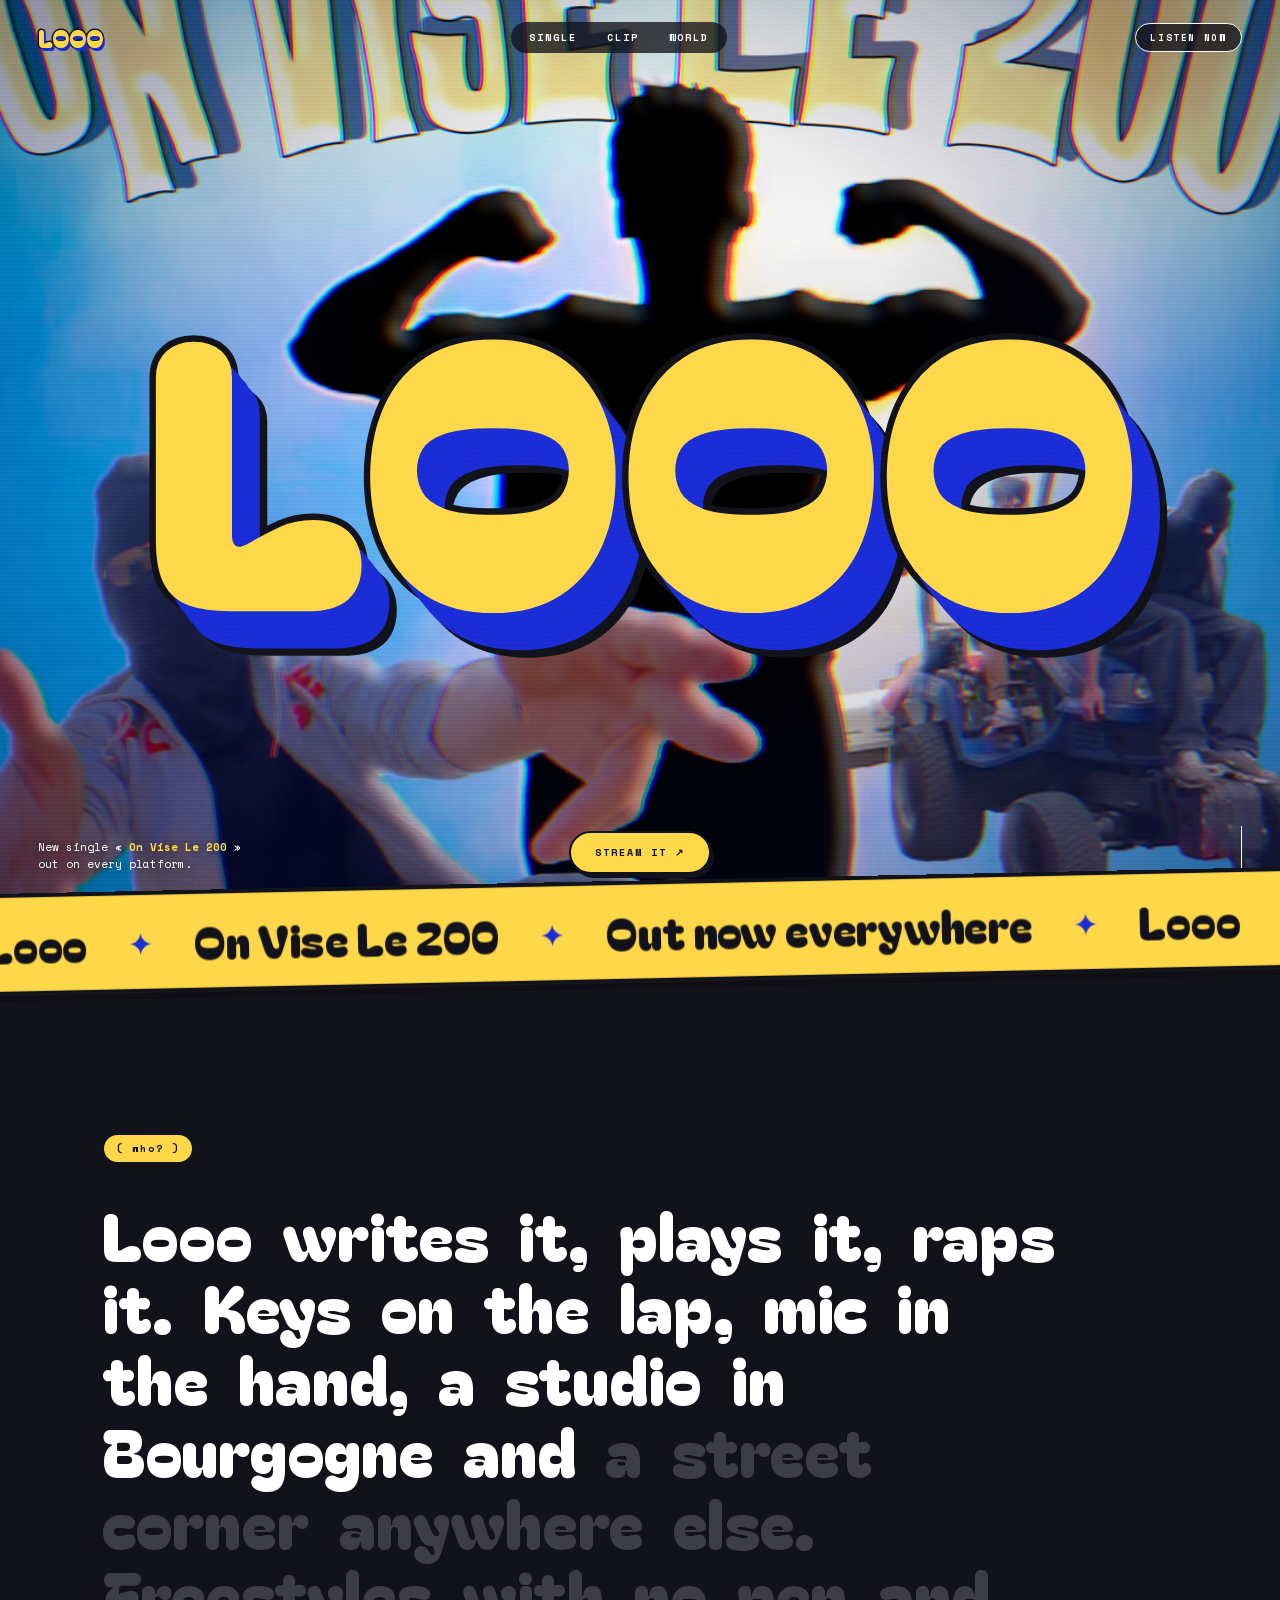
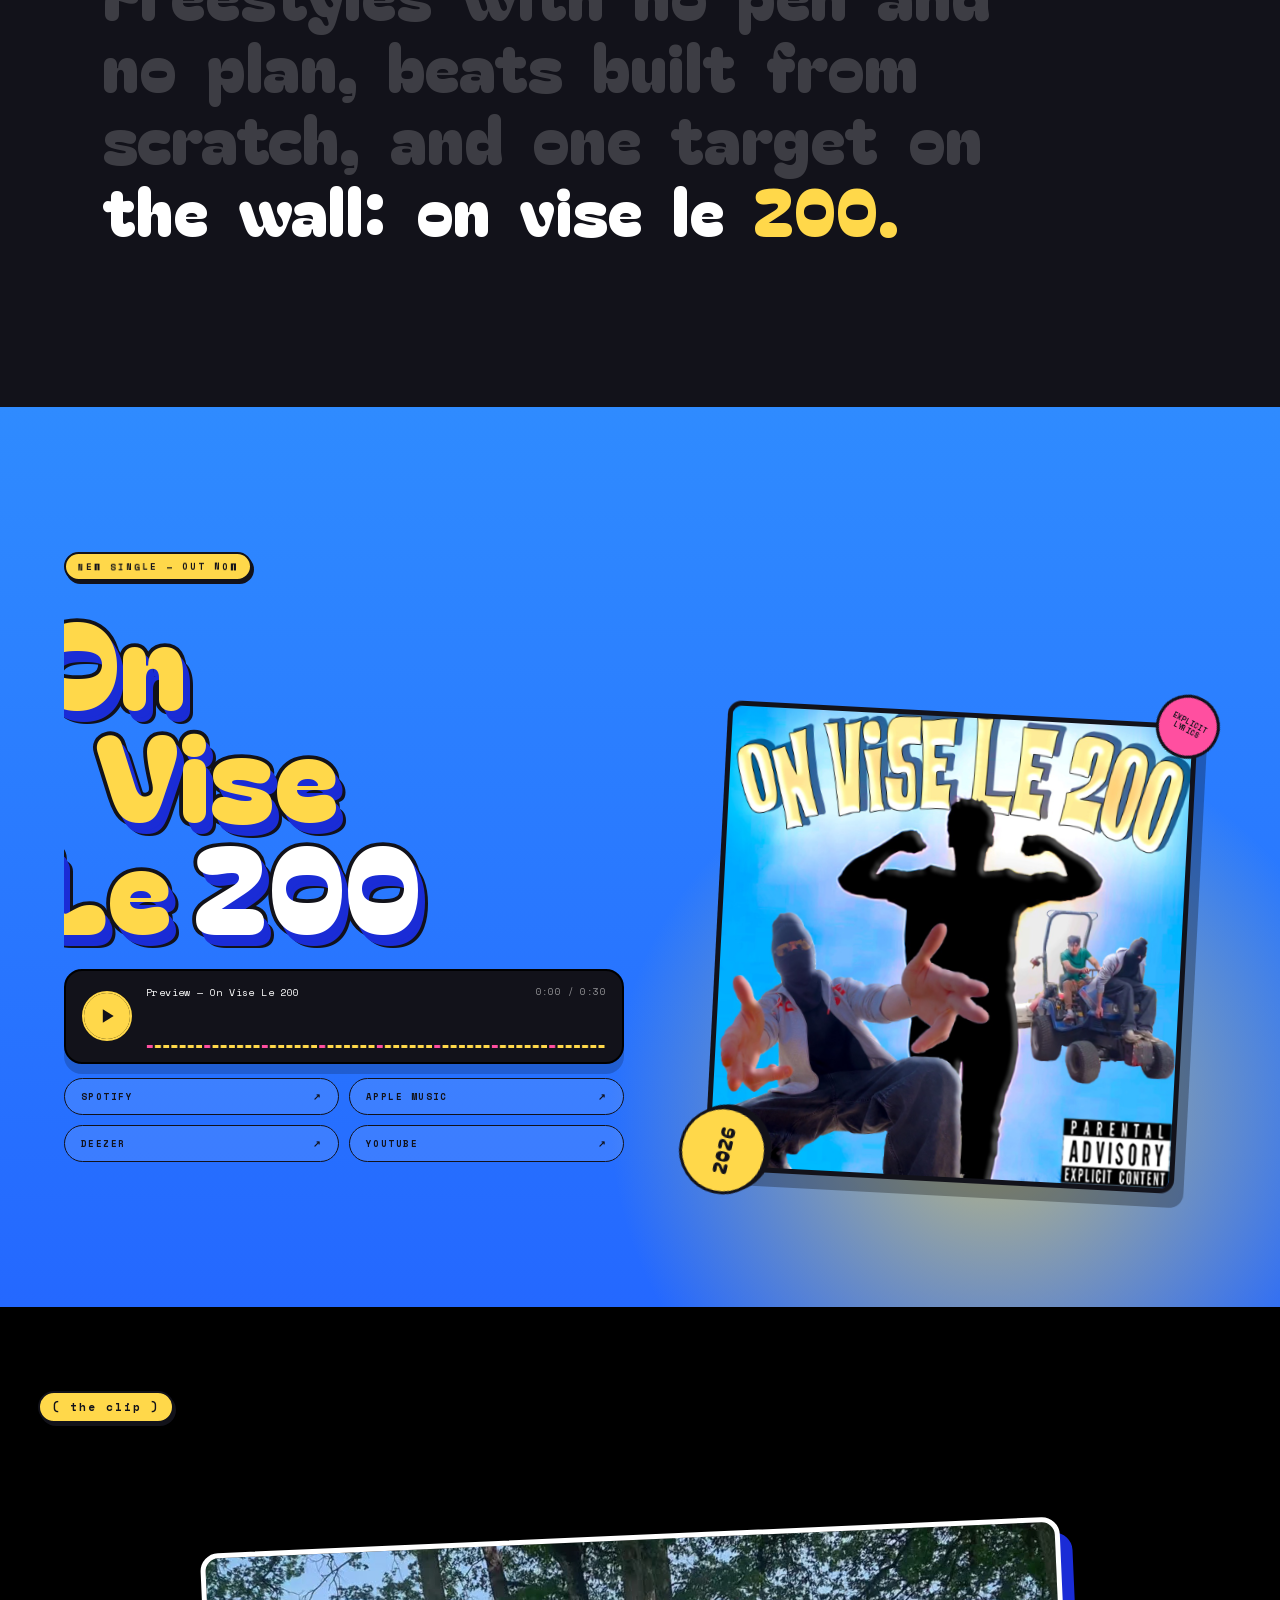
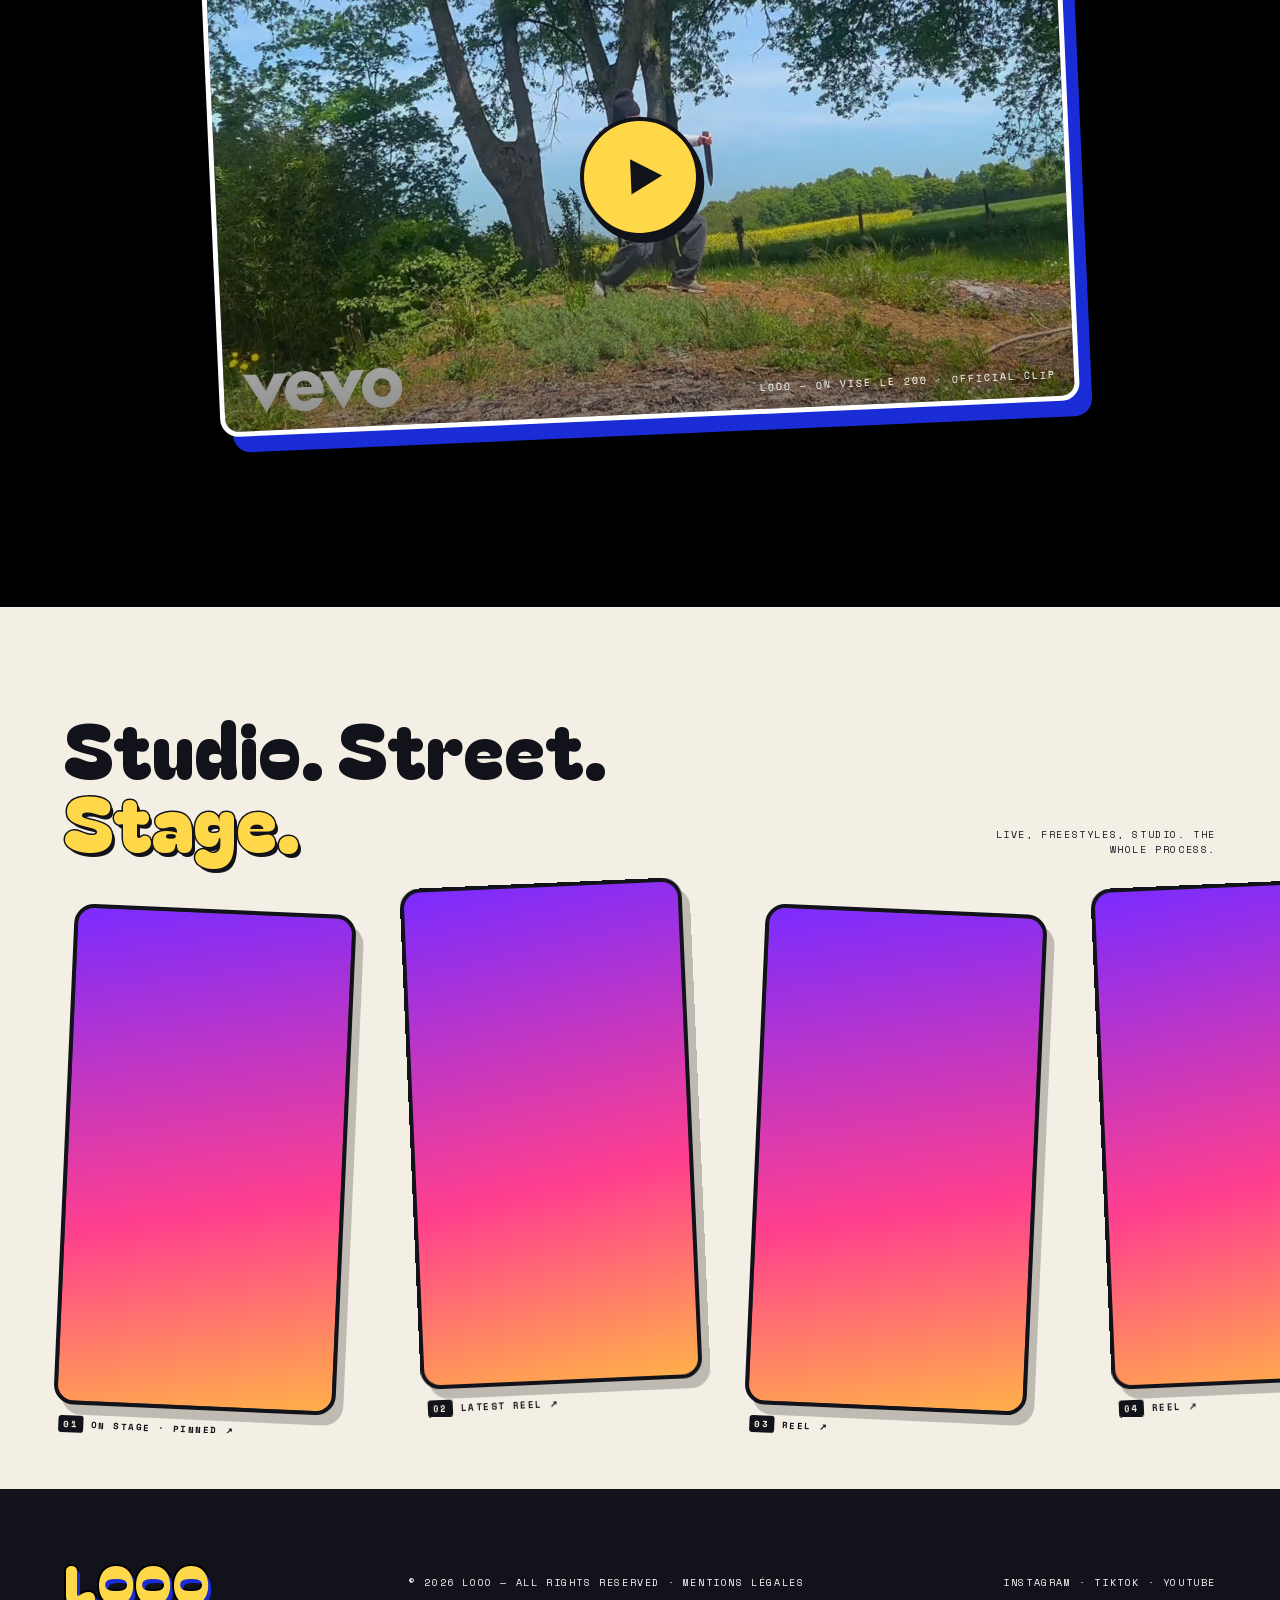
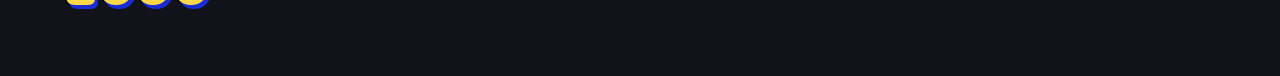
==== index.html @ 5bb4361c "Lighter scrolling on phones: no scroll-scrubbed effects on touch, remove section wipes Co-Authored-B" ====
<!doctype html>
<html lang="en">
<head>
<meta charset="utf-8">
<meta name="viewport" content="width=device-width, initial-scale=1">
<title>LOOO — On Vise Le 200</title>
<meta name="description" content="LOOO — new single « On Vise Le 200 », out on every platform.">
<meta name="theme-color" content="#12121a">
<meta property="og:type" content="website">
<meta property="og:title" content="LOOO — On Vise Le 200">
<meta property="og:description" content="New single « On Vise Le 200 », out on every platform.">
<meta property="og:image" content="https://looo.live/assets/cover.jpg">
<meta property="og:url" content="https://looo.live/">
<meta name="twitter:card" content="summary">
<meta name="twitter:title" content="LOOO — On Vise Le 200">
<meta name="twitter:image" content="https://looo.live/assets/cover.jpg">
<link rel="icon" type="image/svg+xml" href="assets/favicon.svg">
<link rel="apple-touch-icon" href="assets/apple-touch-icon.png">
<link rel="preload" href="assets/fonts/BagelFatOne-400-latin.woff2" as="font" type="font/woff2" crossorigin>
<link rel="stylesheet" href="assets/fonts.css">
<style>
:root{
  --yellow:#ffd84a; --blue:#2f6bff; --deep:#1a2cd6; --ink:#12121a; --cream:#f4efe4; --pink:#ff4fa0; --lblue:#5db4ff;
  --display:'Bagel Fat One','Titan One',system-ui,sans-serif; --mono:'Space Mono',ui-monospace,monospace;
}
*{box-sizing:border-box;margin:0;padding:0}
html{overflow-x:clip;-webkit-text-size-adjust:100%}
body{background:var(--ink);color:#fff;font-family:var(--mono);overflow-x:hidden}
a{color:inherit;text-decoration:none}
button{font:inherit;color:inherit;cursor:pointer;background:none;border:0}
.pbar{position:fixed;top:0;left:0;right:0;height:4px;z-index:100;background:linear-gradient(90deg,var(--yellow),var(--pink),var(--lblue));transform-origin:left;transform:scaleX(0)}

/* NAV */
.nav{position:fixed;inset:0 0 auto 0;z-index:90;display:flex;justify-content:space-between;align-items:center;padding:20px clamp(16px,3vw,40px);color:#fff;pointer-events:none}
.nav>*{pointer-events:auto}
.logo{font-family:var(--display);font-size:24px;color:var(--yellow);-webkit-text-stroke:3px var(--ink);paint-order:stroke fill;text-shadow:2px 3px 0 var(--deep)}
.nav ul{display:flex;gap:30px;list-style:none;font-size:10px;letter-spacing:.2em;font-weight:700}
.nav ul a{opacity:.85;transition:.2s}.nav ul a:hover{opacity:1;color:var(--yellow)}
.pill{border:1.5px solid currentColor;border-radius:99px;padding:7px 14px;font-size:9px;letter-spacing:.18em;font-weight:700;transition:.2s;background:rgba(18,18,26,.78)}
.pill:hover{background:var(--yellow);color:var(--ink);border-color:var(--yellow)}
@media(max-width:700px){.nav ul{display:none}}

/* HERO */
.hero{position:relative;min-height:100vh;min-height:100svh;overflow:hidden;display:grid;place-items:center;background:#2f8bff}
.hero-bg{position:absolute;inset:0;background:#2f8bff url(assets/cover.jpg) center 30%/cover no-repeat}
#heroGL{position:absolute;inset:0;width:100%;height:100%;display:block}
.hero-bg::after{content:"";position:absolute;inset:0;background:radial-gradient(circle at 50% 40%,transparent 30%,rgba(10,20,90,.35))}
.hero-title{position:relative;z-index:3;font-family:var(--display);font-weight:400;font-size:clamp(130px,29vw,460px);line-height:.9;letter-spacing:-.01em;
  color:var(--yellow);-webkit-text-stroke:clamp(6px,1vw,14px) var(--ink);paint-order:stroke fill;
  text-shadow:.035em .05em 0 var(--deep),.055em .075em 0 var(--deep),.075em .1em 0 var(--deep),.095em .12em 0 var(--ink);user-select:none;will-change:transform}
.hero-title span{display:inline-block;transition:transform .25s}
.hero-title span:hover{transform:translateY(-.05em) rotate(-4deg)}
.hero-info{position:absolute;left:clamp(16px,3vw,40px);bottom:28px;z-index:4;font-size:11px;line-height:1.5;max-width:240px;text-shadow:0 1px 8px rgba(0,0,0,.6)}
.hero-info b{color:var(--yellow);font-weight:700}
.btn-main{position:absolute;left:50%;bottom:26px;transform:translateX(-50%);z-index:4;background:var(--yellow);color:var(--ink);border:2.5px solid var(--ink);border-radius:99px;padding:12px 24px;font-weight:700;font-size:10px;letter-spacing:.2em;box-shadow:3px 4px 0 var(--ink);transition:.15s;white-space:nowrap}
.btn-main:hover{transform:translateX(-50%) translate(-1px,-2px);box-shadow:4px 6px 0 var(--ink)}
.scroll-cue{position:absolute;right:clamp(16px,3vw,40px);bottom:28px;z-index:4;font-size:9px;letter-spacing:.25em;writing-mode:vertical-rl;display:flex;align-items:center;gap:10px}
.scroll-cue::after{content:"";width:1px;height:46px;background:#fff;animation:cue 1.6s ease-in-out infinite;transform-origin:top}
@keyframes cue{0%{transform:scaleY(0)}60%{transform:scaleY(1)}100%{transform:scaleY(1);opacity:0}}
.scanlines{position:absolute;inset:0;z-index:5;pointer-events:none;background:repeating-linear-gradient(0deg,rgba(255,255,255,.04) 0 2px,transparent 2px 4px);mix-blend-mode:overlay}



/* STRIPE */
.stripe{position:relative;z-index:6;background:var(--yellow);border-block:4px solid var(--ink);overflow:hidden;white-space:nowrap;padding:14px 0;color:var(--ink);transform:rotate(-1.2deg) scale(1.03);margin:-18px 0 -10px;box-shadow:0 6px 0 rgba(0,0,0,.25)}
.stripe .mq{display:inline-flex;will-change:transform}
.stripe .mq span{font-family:var(--display);font-size:clamp(22px,3.4vw,44px);padding-right:.9em;display:inline-flex;align-items:center;gap:.9em}
.stripe .mq span::after{content:"✦";font-size:.7em;color:var(--deep)}

.rel-title .ln{display:block;overflow:hidden;padding:0 .12em .1em 0;margin:0 -.12em -.1em 0}.rel-title .ln i{display:inline-block;font-style:normal;will-change:transform}
.ch{display:inline-block;will-change:transform}
/* ABOUT */
.about{background:var(--ink);padding:clamp(110px,18vh,200px) clamp(20px,8vw,140px);min-height:100vh;display:flex;flex-direction:column;justify-content:center}
.about .tag{font-size:10px;letter-spacing:.2em;color:var(--lblue);margin-bottom:34px}
.about p{font-family:var(--display);font-size:clamp(30px,5.2vw,76px);line-height:1.08;max-width:15em}
.about .w{opacity:.18;display:inline-block;margin-right:.26em}
.about .y{color:var(--yellow)}

/* RELEASE */
.release{position:relative;background:linear-gradient(180deg,#2f8bff 0,#2468ff 100%);padding:clamp(90px,13vh,150px) clamp(16px,5vw,80px);min-height:100vh;display:grid;grid-template-columns:1.1fr 1fr;gap:40px;align-items:center;overflow:hidden;color:var(--ink)}
.release::after{content:"";position:absolute;right:-10%;bottom:-25%;width:65%;aspect-ratio:1;background:radial-gradient(circle,rgba(255,216,74,.7),transparent 65%);pointer-events:none}
.rel-left{position:relative;z-index:2;max-width:560px}
.eyebrow{font-size:9px;letter-spacing:.22em;color:#fff;margin-bottom:22px}
.rel-title{font-family:var(--display);font-weight:400;font-size:clamp(60px,9.5vw,136px);line-height:.92;color:var(--yellow);-webkit-text-stroke:clamp(4px,.6vw,8px) var(--ink);paint-order:stroke fill;text-shadow:.04em .06em 0 var(--deep),.06em .09em 0 var(--deep),.08em .11em 0 var(--ink);margin-bottom:30px}
.rel-title .w{color:#fff}
.player{background:var(--ink);border-radius:18px;padding:14px 16px;display:flex;align-items:center;gap:14px;color:#fff;border:2px solid #000;box-shadow:0 10px 0 rgba(0,0,0,.18)}
.play-btn{flex:none;width:50px;height:50px;border-radius:50%;background:var(--yellow);color:var(--ink);display:grid;place-items:center;border:2px solid #000;transition:transform .15s}
.play-btn:hover{transform:scale(1.07)}
.play-btn svg{width:20px;height:20px;fill:currentColor}
.p-main{flex:1;min-width:0}
.p-meta{font-size:10px;letter-spacing:.04em;display:flex;justify-content:space-between;margin-bottom:6px}
.p-meta small{opacity:.55;font-size:9px}
#eq{width:100%;height:42px;display:block;cursor:pointer}
.links{display:grid;grid-template-columns:1fr 1fr;gap:10px;margin-top:14px}
.links a{border:1.5px solid var(--ink);background:rgba(255,255,255,.1);border-radius:99px;padding:11px 16px;font-size:9px;font-weight:700;letter-spacing:.16em;display:flex;justify-content:space-between;transition:background .15s,box-shadow .15s}
.links a:last-child:nth-child(odd){grid-column:1/-1}
.links a:hover{background:var(--yellow);box-shadow:0 3px 0 var(--ink)}
.rel-right{position:relative;z-index:2;display:grid;place-items:center}
.cover-wrap{position:relative;width:min(100%,470px);transform:rotate(3deg);will-change:transform}
.cover{position:relative;aspect-ratio:1;border:5px solid var(--ink);border-radius:14px;overflow:hidden;box-shadow:10px 14px 0 rgba(0,0,0,.28);background:#2f6bff}
.cover img{position:absolute;inset:0;width:100%;height:100%;object-fit:cover}
.sticker{position:absolute;left:-26px;bottom:-24px;width:88px;height:88px;border-radius:50%;background:var(--yellow);border:3px solid var(--ink);display:grid;place-items:center;font:400 18px var(--display);transform:rotate(-80deg);animation:spin 14s linear infinite;box-shadow:3px 4px 0 var(--ink);color:var(--ink)}
@keyframes spin{to{transform:rotate(280deg)}}
.sticker2{position:absolute;right:-22px;top:-22px;width:64px;height:64px;border-radius:50%;background:var(--pink);border:3px solid var(--ink);display:grid;place-items:center;font:700 7px var(--mono);letter-spacing:.1em;color:var(--ink);transform:rotate(14deg);text-align:center;line-height:1.2}
@media(max-width:860px){.release{grid-template-columns:1fr}.rel-right{order:-1}}

/* CLIP */
.clip{position:relative;background:#000;min-height:100vh;min-height:100svh;display:grid;place-items:center;padding:100px clamp(10px,3vw,50px) 60px;overflow:hidden}
.clip-title{position:absolute;top:84px;left:clamp(16px,3vw,40px);font-size:11px;letter-spacing:.18em;opacity:.8}
.clip-card{position:relative;width:min(78vw,860px);aspect-ratio:16/9;border:5px solid #fff;border-radius:18px;overflow:hidden;cursor:pointer;background:#111 center/cover;box-shadow:12px 16px 0 var(--deep);transform:rotate(-2.5deg);transition:box-shadow .3s}
.clip-card:hover{box-shadow:16px 22px 0 var(--deep)}
.clip-card::after{content:"";position:absolute;inset:0;background:linear-gradient(180deg,transparent 40%,rgba(0,0,0,.45))}
.clip-play{position:absolute;left:50%;top:50%;z-index:2;width:clamp(70px,11vw,120px);aspect-ratio:1;margin:calc(clamp(70px,11vw,120px)/-2) 0 0 calc(clamp(70px,11vw,120px)/-2);border-radius:50%;background:var(--yellow);border:4px solid var(--ink);display:grid;place-items:center;box-shadow:4px 6px 0 var(--ink);animation:pulse 2s ease-in-out infinite}
.clip-play svg{width:42%;margin-left:8%;fill:var(--ink)}
@keyframes pulse{0%,100%{transform:scale(1)}50%{transform:scale(1.1)}}
.clip-lbl{position:absolute;right:18px;bottom:14px;z-index:2;font-size:10px;letter-spacing:.2em;text-align:right}
.clip-overlay{position:fixed;z-index:120;background:#000;display:none;overflow:hidden}
.clip-overlay iframe{position:absolute;inset:0;width:100%;height:100%;border:0}
.clip-close{position:fixed;z-index:130;top:20px;right:20px;width:46px;height:46px;border-radius:50%;background:var(--yellow);border:3px solid var(--ink);font:400 20px var(--display);color:var(--ink);display:none;place-items:center}

/* WORLD / VIDEOS */
.videos{position:relative;background:var(--cream);overflow:hidden;color:var(--ink)}
.videos .progress{position:absolute;top:0;left:0;height:5px;width:100%;background:linear-gradient(90deg,var(--yellow),var(--pink));transform-origin:left;transform:scaleX(0)}
.v-head{padding:0 clamp(16px,5vw,80px);margin-bottom:10px;display:flex;justify-content:space-between;align-items:end;gap:20px}
.v-head h2{font-family:var(--display);font-weight:400;font-size:clamp(36px,6vw,88px);line-height:.95}
.v-head p{font-size:10px;letter-spacing:.16em;max-width:230px;text-align:right}
.track{display:flex;gap:clamp(30px,5vw,80px);padding:30px clamp(16px,5vw,80px) 60px;overflow-x:auto;overflow-y:hidden;overscroll-behavior-x:contain;-webkit-overflow-scrolling:touch;scrollbar-width:none;cursor:grab}
.track::-webkit-scrollbar{display:none}
.track::after{content:"";flex:none;width:1px}
.videos{padding:104px 0 56px}
.track{padding-bottom:36px!important}
.card-wrap{position:relative;flex:none}
.card{display:block;position:relative;width:clamp(200px,22vw,300px);aspect-ratio:9/16;max-height:58vh;border:4px solid var(--ink);border-radius:20px;overflow:hidden;box-shadow:8px 10px 0 rgba(0,0,0,.22);background:#333;transition:box-shadow .3s}
.card:hover{box-shadow:12px 16px 0 rgba(0,0,0,.28)}
.card video,.card .ph{position:absolute;inset:0;width:100%;height:100%;object-fit:cover}
.card .ph{background:linear-gradient(170deg,#7b2cff,#ff3f8e 60%,#ffb04a)}
.tag2{position:absolute;left:6px;bottom:-28px;font-size:9px;letter-spacing:.16em;font-weight:700;display:flex;gap:8px;align-items:center;white-space:nowrap}
.tag2 i{font-style:normal;background:var(--ink);color:var(--cream);padding:2px 5px;border-radius:3px}

footer{background:var(--ink);padding:56px clamp(16px,5vw,80px);display:flex;flex-wrap:wrap;gap:20px;justify-content:space-between;align-items:center;font-size:10px;letter-spacing:.16em}
footer .big{font-family:var(--display);font-size:52px;color:var(--yellow);-webkit-text-stroke:4px #000;paint-order:stroke fill;text-shadow:3px 4px 0 var(--deep)}
footer a:hover{color:var(--yellow)}

/* section names: same size, but on a solid yellow tag so they stand out on every background */
.about .tag,.clip-title,.eyebrow{display:inline-block;width:fit-content;background:var(--yellow);color:var(--ink);font-weight:700;padding:6px 12px;border:2px solid var(--ink);border-radius:99px;box-shadow:2px 3px 0 var(--ink);opacity:1}
.nav ul{background:rgba(18,18,26,.78);padding:8px 18px;border-radius:99px}
.nav ul a{opacity:1}
/* "Stage." in yellow, TikTok tile, link + player polish */
.v-head h2 .y2{color:var(--yellow);-webkit-text-stroke:3px var(--ink);paint-order:stroke fill;text-shadow:3px 4px 0 var(--ink)}
.card-tt{display:flex;flex-direction:column;justify-content:center;align-items:center;gap:14px;background:var(--yellow);text-align:center;color:var(--ink)}
.tt-big{font-family:var(--display);font-size:clamp(34px,4vw,56px);line-height:1}
.tt-sub{font-size:11px;font-weight:700;letter-spacing:.12em}
.tt-go{background:var(--ink);color:var(--yellow);padding:8px 14px;border-radius:99px;font-size:10px;font-weight:700;letter-spacing:.18em}
.links a{background:linear-gradient(var(--yellow),var(--yellow)) left/0% 100% no-repeat,rgba(255,255,255,.1);transition:background-size .4s cubic-bezier(.7,0,.2,1),box-shadow .15s}
.links a:hover{background:linear-gradient(var(--yellow),var(--yellow)) left/100% 100% no-repeat,rgba(255,255,255,.1);box-shadow:0 3px 0 var(--ink)}
.links a span{display:inline-block;transition:transform .3s}
.links a:hover span{transform:translate(3px,-3px)}
.play-btn{position:relative}
.play-btn::after{content:"";position:absolute;inset:-2px;border-radius:50%;border:2px solid var(--yellow);animation:ring 2.2s ease-out infinite;pointer-events:none}
.play-btn.playing::after{animation:none;opacity:0}
@keyframes ring{0%{transform:scale(1);opacity:.8}80%,100%{transform:scale(1.7);opacity:0}}
/* stacking: the pinned "world" section can never paint over the sections above it */
.about,.release,.clip{position:relative;z-index:2}
footer{position:relative;z-index:2}

/* ===== RESPONSIVE ===== */
/* tablets & phones */
@media(max-width:860px){
  .release{gap:56px}
  .rel-left{max-width:none}
  .cover-wrap{width:min(78%,420px)}
  .videos{padding:96px 0 48px}
  .v-head{flex-direction:column;align-items:flex-start}
  .v-head p{text-align:left;max-width:none}
}
@media(max-width:700px){
  .hero-info{bottom:92px;max-width:70%;font-size:10px}
  .btn-main{bottom:30px;padding:12px 20px}
  .scroll-cue{bottom:30px}
  .stripe{margin:-10px 0 -6px}
  .about{padding-inline:20px}
  .links{grid-template-columns:1fr}
  .player{padding:12px}
  .sticker{left:-12px;width:72px;height:72px;font-size:15px}
  .sticker2{right:-10px;top:-16px;width:56px;height:56px}
  .clip{padding-inline:12px}
  .clip-card{width:92vw;border-width:4px;box-shadow:8px 10px 0 var(--deep)}
  .clip-lbl{font-size:8px;bottom:10px;right:12px;max-width:62%}
  .card{width:62vw;max-height:56svh}
  .tag2{bottom:-26px}
  footer{flex-direction:column;align-items:flex-start;gap:14px;font-size:9px}
  footer .big{font-size:44px}
}
@media(max-width:380px){
  .hero-title{font-size:clamp(110px,31vw,200px)}
  .nav .pill{font-size:8px;padding:6px 11px}
}
/* short landscape screens (phones turned sideways, small laptops) */
@media(max-height:520px) and (orientation:landscape){
  .nav{padding-block:12px}
  .hero-info{bottom:16px}.btn-main{bottom:16px}.scroll-cue{bottom:16px}
  .hero-title{font-size:min(29vw,62vh)}
  .about,.release{min-height:auto}
  .clip{padding:70px 3vw 30px}
  .clip-title{top:60px}
  .clip-card{width:min(78vw,calc((100svh - 130px)*16/9))}
  .v-head h2{font-size:clamp(28px,4.5vw,48px)}
  .v-head h2 br{display:none}
  .v-head{margin-bottom:0}
  .track{padding-block:16px 40px}
  .card{max-height:56svh;width:auto;height:56svh}
}
/* very large screens */
@media(min-width:1800px){
  .about p{font-size:clamp(76px,4.4vw,110px)}
  .release{max-width:none}
  .cover-wrap{width:min(100%,560px)}
  .card{width:clamp(300px,17vw,380px)}
}
/* touch devices: no hover-only jumps */
@media(hover:none){
  .scanlines{display:none}
  .hero-title span:hover{transform:none}
  .links a:hover{transform:none;box-shadow:none}
}
</style>
</head>
<body>

<!-- SVG filters: glitch (warp + RGB split) and text wobble -->
<svg width="0" height="0" style="position:absolute" aria-hidden="true">
  <defs>
    <filter id="wobble">
      <feTurbulence type="fractalNoise" baseFrequency="0.018" numOctaves="2" seed="8" result="n"/>
      <feDisplacementMap in="SourceGraphic" in2="n" scale="3.2"/>
    </filter>
  </defs>
</svg>

<div class="pbar" id="pbar"></div>

<header class="nav">
  <a href="#top" class="logo">LOOO</a>
  <ul>
    <li><a href="#single">SINGLE</a></li>
    <li><a href="#clip">CLIP</a></li>
    <li><a href="#world">WORLD</a></li>
  </ul>
  <a class="pill" href="https://open.spotify.com/artist/0DDhoyEj8wkEpFMTThwM3c" target="_blank" rel="noopener">LISTEN NOW</a>
</header>

<!-- HERO -->
<section class="hero" id="top">
  <div class="hero-bg" id="heroBg"><canvas id="heroGL"></canvas></div>
  <h1 class="hero-title" id="heroTitle" aria-label="LOOO"><span>L</span><span>O</span><span>O</span><span>O</span></h1>
  <p class="hero-info">New single « <b>On Vise Le 200</b> »<br>out on every platform.</p>
  <a class="btn-main" href="#single">STREAM IT ↗</a>
  <div class="scroll-cue" aria-hidden="true"></div>
  <div class="scanlines"></div>
</section>

<div class="stripe" aria-hidden="true"><div class="mq" id="mq"><span>On Vise Le 200</span><span>Out now everywhere</span><span>Looo</span><span>On Vise Le 200</span><span>Out now everywhere</span><span>Looo</span><span>On Vise Le 200</span><span>Out now everywhere</span><span>Looo</span><span>On Vise Le 200</span><span>Out now everywhere</span><span>Looo</span></div></div>

<!-- ABOUT -->
<section class="about" id="about">
  <div class="tag">( who? )</div>
  <p id="aboutText">Looo writes it, plays it, raps it. Keys on the lap, mic in the hand, a studio in Bourgogne and a street corner anywhere else. Freestyles with no pen and no plan, beats built from scratch, and one target on the wall: on vise le <span class="y">200.</span></p>
</section>

<!-- SINGLE -->
<section class="release" id="single">
  <div class="rel-left">
    <div class="eyebrow">NEW SINGLE — OUT NOW</div>
    <h2 class="rel-title"><span class="ln"><i>On</i></span><span class="ln"><i>Vise</i></span><span class="ln"><i>Le <span class="w">200</span></i></span></h2>
    <div class="player">
      <button class="play-btn" id="playBtn" aria-label="Play preview">
        <svg viewBox="0 0 24 24" id="icoPlay"><path d="M7 4v16l13-8z"/></svg>
        <svg viewBox="0 0 24 24" id="icoPause" style="display:none"><path d="M6 4h4v16H6zM14 4h4v16h-4z"/></svg>
      </button>
      <div class="p-main">
        <div class="p-meta"><span>Preview — On Vise Le 200</span><small id="pTime">0:00 / 0:30</small></div>
        <canvas id="eq" width="600" height="42"></canvas>
      </div>
    </div>
    <div class="links">
      <a href="https://open.spotify.com/artist/0DDhoyEj8wkEpFMTThwM3c" target="_blank" rel="noopener">SPOTIFY <span>↗</span></a>
      <a href="https://music.apple.com/fr/artist/looo/1758206374?l=en-GB" target="_blank" rel="noopener">APPLE MUSIC <span>↗</span></a>
      <a href="https://www.deezer.com/fr/artist/1502600" target="_blank" rel="noopener">DEEZER <span>↗</span></a>
      <a href="https://www.youtube.com/channel/UCdjHYtFj6a8iV1P31F5Plgw" target="_blank" rel="noopener">YOUTUBE <span>↗</span></a>
    </div>
  </div>
  <div class="rel-right">
    <div class="cover-wrap">
      <div class="cover"><img id="coverImg" src="assets/cover.jpg" alt="Cover — On Vise Le 200"></div>
      <div class="sticker">2026</div>
      <div class="sticker2">EXPLICIT<br>LYRICS</div>
    </div>
  </div>
</section>

<!-- CLIP -->
<section class="clip" id="clip">
  <div class="clip-title">( the clip )</div>
  <div class="clip-card" id="clipCard" role="button" tabindex="0" aria-label="Play the official clip">
    <div class="clip-play"><svg viewBox="0 0 24 24"><path d="M5 3v18l16-9z"/></svg></div>
    <div class="clip-lbl">LOOO — ON VISE LE 200 · OFFICIAL CLIP</div>
  </div>
</section>
<div class="clip-overlay" id="clipOv"></div>
<button class="clip-close" id="clipX" aria-label="Close">✕</button>

<!-- WORLD -->
<section class="videos" id="world">
  <div class="progress" id="vProg"></div>
  <div class="v-head"><h2 id="worldTitle">Studio. Street. <br><span class="y2">Stage.</span></h2><p>LIVE, FREESTYLES, STUDIO. THE WHOLE PROCESS.</p></div>
  <div class="track" id="track">
    <div class="card-wrap"><a class="card" href="https://www.instagram.com/loootripleos/reel/DZhv7sLM_CM/" target="_blank" rel="noopener"><div class="ph"></div><video muted loop playsinline preload="none" data-src="assets/video5.mp4"></video></a><div class="tag2"><i>01</i> ON STAGE · PINNED ↗</div></div>
    <div class="card-wrap"><a class="card" href="https://www.instagram.com/loootripleos/reel/Dew8plLJXms/" target="_blank" rel="noopener"><div class="ph"></div><video muted loop playsinline preload="none" data-src="assets/video6.mp4"></video></a><div class="tag2"><i>02</i> LATEST REEL ↗</div></div>
    <div class="card-wrap"><a class="card" href="https://www.instagram.com/loootripleos/reel/Dee98kPMaUQ/" target="_blank" rel="noopener"><div class="ph"></div><video muted loop playsinline preload="none" data-src="assets/video7.mp4"></video></a><div class="tag2"><i>03</i> REEL ↗</div></div>
    <div class="card-wrap"><a class="card" href="https://www.instagram.com/loootripleos/reel/DecfCgXIym1/" target="_blank" rel="noopener"><div class="ph"></div><video muted loop playsinline preload="none" data-src="assets/video8.mp4"></video></a><div class="tag2"><i>04</i> REEL ↗</div></div>
    <div class="card-wrap"><a class="card" href="https://www.instagram.com/loootripleos/reel/Db3RglAurFA/" target="_blank" rel="noopener"><div class="ph"></div><video muted loop playsinline preload="none" data-src="assets/video1.mp4"></video></a><div class="tag2"><i>05</i> REEL ↗</div></div>
    <div class="card-wrap"><a class="card" href="https://www.instagram.com/loootripleos/reel/DbOM23uuqUA/" target="_blank" rel="noopener"><div class="ph"></div><video muted loop playsinline preload="none" data-src="assets/video2.mp4"></video></a><div class="tag2"><i>06</i> REEL ↗</div></div>
    <div class="card-wrap"><a class="card" href="https://www.instagram.com/loootripleos/reel/DbQrGXHOWDd/" target="_blank" rel="noopener"><div class="ph"></div><video muted loop playsinline preload="none" data-src="assets/video3.mp4"></video></a><div class="tag2"><i>07</i> REEL ↗</div></div>
    <div class="card-wrap"><a class="card" href="https://www.instagram.com/loootripleos/reel/DbGswD7pmHU/" target="_blank" rel="noopener"><div class="ph"></div><video muted loop playsinline preload="none" data-src="assets/video4.mp4"></video></a><div class="tag2"><i>08</i> REEL ↗</div></div>
    <div class="card-wrap"><a class="card card-tt" href="https://www.tiktok.com/@loootripleos" target="_blank" rel="noopener"><span class="tt-big">TikTok</span><span class="tt-sub">@loootripleos</span><span class="tt-go">FOLLOW ↗</span></a><div class="tag2"><i>↗</i> MORE ON TIKTOK</div></div>
  </div>
</section>

<footer>
  <div class="big">LOOO</div>
  <div>© 2026 LOOO — ALL RIGHTS RESERVED · <a href="mentions-legales.html">MENTIONS LÉGALES</a></div>
  <div><a href="https://www.instagram.com/loootripleos/" target="_blank" rel="noopener">INSTAGRAM</a> · <a href="https://www.tiktok.com/@loootripleos" target="_blank" rel="noopener">TIKTOK</a> · <a href="https://www.youtube.com/channel/UCdjHYtFj6a8iV1P31F5Plgw" target="_blank" rel="noopener">YOUTUBE</a></div>
</footer>

<script>if(location.protocol==='file:')document.write('<script src="assets/cover-data.js"><\/script>')</script>
<script src="assets/vendor/gsap.min.js"></script>
<script src="assets/vendor/ScrollTrigger.min.js"></script>
<script>
const reduce=matchMedia('(prefers-reduced-motion: reduce)').matches;
gsap.registerPlugin(ScrollTrigger);
const touch=matchMedia('(hover:none)').matches; /* phones/tablets: skip per-frame scroll-scrubbed effects, they stutter on iOS */
ScrollTrigger.config({ignoreMobileResize:true});

/* ============ PREVIEW PLAYER (30 s extracted from the clip) ============ */
const playBtn=document.getElementById('playBtn'), icoPlay=document.getElementById('icoPlay'), icoPause=document.getElementById('icoPause');
const pTime=document.getElementById('pTime'), eq=document.getElementById('eq'), ectx=eq.getContext('2d');
const START=62, LEN=30;
const audio=new Audio('assets/preview.m4a'); audio.preload='metadata';
let AC, analyser, wired=false, playing=false;
function fmt(s){s=Math.max(0,Math.floor(s));return Math.floor(s/60)+':'+String(s%60).padStart(2,'0')}
function wire(){
  if(wired) return; wired=true;
  try{
    AC=new (window.AudioContext||window.webkitAudioContext)();
    const src=AC.createMediaElementSource(audio);
    analyser=AC.createAnalyser(); analyser.fftSize=128; analyser.smoothingTimeConstant=.8;
    src.connect(analyser); analyser.connect(AC.destination);
  }catch(e){analyser=null}
}
function setPlaying(v){playing=v;playBtn.classList.toggle('playing',v);icoPlay.style.display=v?'none':'';icoPause.style.display=v?'':'none'}
function toggle(){
  if(playing){audio.pause();setPlaying(false);return}
  wire(); if(AC&&AC.state==='suspended')AC.resume();
  if(audio.currentTime<START||audio.currentTime>START+LEN) audio.currentTime=START;
  audio.play().then(()=>setPlaying(true)).catch(()=>setPlaying(false));
}
playBtn.onclick=toggle; eq.onclick=toggle;
audio.addEventListener('timeupdate',()=>{
  const el=audio.currentTime-START; pTime.textContent=fmt(el)+' / '+fmt(LEN);
  if(el>=LEN){audio.pause();audio.currentTime=START;setPlaying(false);pTime.textContent='0:00 / '+fmt(LEN)}
});
const BARS=56, fdata=new Uint8Array(64);
let eqVis=true;if('IntersectionObserver' in window)new IntersectionObserver(es=>{eqVis=es[0].isIntersecting}).observe(eq);
(function drawEQ(t){
  if(!eqVis){requestAnimationFrame(drawEQ);return}
  const w=eq.width,h=eq.height,bw=w/BARS; ectx.clearRect(0,0,w,h);
  if(analyser&&playing) analyser.getByteFrequencyData(fdata);
  for(let i=0;i<BARS;i++){
    let v=(analyser&&playing)?Math.pow(fdata[Math.floor(i*.9)]/255,1.3):.08+.05*Math.sin(t/500+i*.5);
    const bh=Math.max(3,Math.round(v*(window.eqGrow==null?1:window.eqGrow)*h/4)*4);
    ectx.fillStyle=i%7===0?'#ff4fa0':'#ffd84a'; ectx.fillRect(i*bw+1,h-bh,bw-3,bh);
  }
  requestAnimationFrame(drawEQ);
})(0);

/* ============ HERO: WebGL glitch (GPU, smooth) ============ */
let glitchKick=()=>{};
(function(){
  const cv=document.getElementById('heroGL'), hero=document.querySelector('.hero');
  const gl=cv.getContext('webgl',{antialias:false,alpha:false,powerPreference:'high-performance'});
  const coverSrc=location.protocol==='file:'?window.COVER_DATA:'assets/cover.jpg';
  if(!gl||reduce||!coverSrc) return;
  const vs='attribute vec2 p;varying vec2 v;void main(){v=p*.5+.5;gl_Position=vec4(p,0.,1.);}';
  const fs=`precision highp float;varying vec2 v;uniform sampler2D tex;uniform vec2 res,img,mouse;uniform float t,g;
  float h(float n){return fract(sin(n*91.345)*47453.5453);}
  float nz(vec2 p){vec2 i=floor(p),f=fract(p);f=f*f*(3.-2.*f);return mix(mix(h(i.x+i.y*57.),h(i.x+1.+i.y*57.),f.x),mix(h(i.x+(i.y+1.)*57.),h(i.x+1.+(i.y+1.)*57.),f.x),f.y);}
  void main(){
    vec2 uv=v; uv.y=1.-uv.y;
    // object-fit: cover, anchored at 30% from top
    float ra=res.x/res.y, ia=img.x/img.y; vec2 s=vec2(1.);
    if(ra>ia) s.y=ia/ra; else s.x=ra/ia;
    vec2 c=vec2(.5,.30*(1.-s.y)+s.y*.5); 
    vec2 q=(uv-.5)*s*.92+vec2(.5,.5+(.30-.5)*(1.-s.y));
    // gentle global wave
    float k=t*.6;
    q+=.003*vec2(sin(q.y*9.+k*2.)+nz(q*4.+k)-.5, cos(q.x*7.+k*1.6)+nz(q*3.-k)-.5);
    // cursor-following ripple (stronger when the mouse moves)
    vec2 dv=(uv-mouse)*vec2(res.x/res.y,1.);
    float dist=length(dv);
    float fall=exp(-dist*dist*7.);
    float amp=.2+g*.7;
    float rip=sin(dist*26.-t*3.5)*fall*amp;
    q+=normalize(dv+1e-4)*rip*.011*vec2(1.,res.x/res.y*.6);
    q+=(mouse-.5)*.005;
    // soft chromatic edge around the cursor
    vec2 d=vec2(.0018+.012*fall*amp,0.);
    float R=texture2D(tex,q+d).r, G=texture2D(tex,q).g, B=texture2D(tex,q-d).b;
    vec3 col=vec3(R,G,B);
    col*=1.-.28*dot(uv-.5,uv-.5)*2.;
    gl_FragColor=vec4(col,1.);
  }`;
  const sh=(type,src)=>{const o=gl.createShader(type);gl.shaderSource(o,src);gl.compileShader(o);return o};
  const pr=gl.createProgram();gl.attachShader(pr,sh(gl.VERTEX_SHADER,vs));gl.attachShader(pr,sh(gl.FRAGMENT_SHADER,fs));gl.linkProgram(pr);
  if(!gl.getProgramParameter(pr,gl.LINK_STATUS)) return;
  gl.useProgram(pr);
  const buf=gl.createBuffer();gl.bindBuffer(gl.ARRAY_BUFFER,buf);gl.bufferData(gl.ARRAY_BUFFER,new Float32Array([-1,-1,1,-1,-1,1,1,1]),gl.STATIC_DRAW);
  const loc=gl.getAttribLocation(pr,'p');gl.enableVertexAttribArray(loc);gl.vertexAttribPointer(loc,2,gl.FLOAT,false,0,0);
  const U=n=>gl.getUniformLocation(pr,n);
  const uT=U('t'),uG=U('g'),uRes=U('res'),uImg=U('img'),uM=U('mouse');
  const tex=gl.createTexture(), im=new Image(); let ready=false;
  im.onload=()=>{gl.bindTexture(gl.TEXTURE_2D,tex);gl.pixelStorei(gl.UNPACK_FLIP_Y_WEBGL,false);
    gl.texImage2D(gl.TEXTURE_2D,0,gl.RGB,gl.RGB,gl.UNSIGNED_BYTE,im);
    [gl.TEXTURE_MIN_FILTER,gl.TEXTURE_MAG_FILTER].forEach(f=>gl.texParameteri(gl.TEXTURE_2D,f,gl.LINEAR));
    [gl.TEXTURE_WRAP_S,gl.TEXTURE_WRAP_T].forEach(w=>gl.texParameteri(gl.TEXTURE_2D,w,gl.CLAMP_TO_EDGE));
    gl.uniform2f(uImg,im.width,im.height);ready=true;cv.classList.add('on');};
  im.src=coverSrc;
  let W=0,H=0;
  function size(){const d=Math.min(devicePixelRatio||1,touch?1:1.5);W=Math.round(hero.clientWidth*d);H=Math.round(hero.clientHeight*d);cv.width=W;cv.height=H;gl.viewport(0,0,W,H);gl.uniform2f(uRes,W,H)}
  size(); addEventListener('resize',size);
  let g=0,mx=.5,my=.5,tx=.5,ty=.5,vis=true,next=1.5,lastY=scrollY,t0=performance.now();
  addEventListener('pointermove',e=>{tx=e.clientX/innerWidth;ty=e.clientY/innerHeight});
  glitchKick=(a=1)=>{g=Math.max(g,a)};
  let running=false;
  new IntersectionObserver(es=>{vis=es[0].isIntersecting;if(vis&&!running){running=true;requestAnimationFrame(loop)}}).observe(hero);
  function loop(now){
    if(!vis){running=false;return} requestAnimationFrame(loop);
    if(!ready) return;
    const t=(now-t0)/1000;
    const px=mx,py=my; mx+=(tx-mx)*.08;my+=(ty-my)*.08;
    const vel=Math.hypot(mx-px,my-py)*60; g+=(Math.min(vel,1)-g)*.08;
    gl.uniform1f(uT,t);gl.uniform1f(uG,g);gl.uniform2f(uM,mx,my);
    gl.drawArrays(gl.TRIANGLE_STRIP,0,4);
  }
  running=true;requestAnimationFrame(loop);
})();
if(!reduce){
  gsap.from('#heroTitle span',{y:140,opacity:0,rotate:-14,stagger:.1,duration:.9,delay:.2,ease:'back.out(1.8)'});
  addEventListener('mousemove',e=>{
    const x=e.clientX/innerWidth-.5,y=e.clientY/innerHeight-.5;
    gsap.to('#heroTitle',{x:x*12,y:y*8,duration:.6,overwrite:'auto'});
  });
  if(!touch) gsap.to('#heroTitle',{yPercent:-16,scale:1.08,ease:'none',scrollTrigger:{trigger:'.hero',start:'top top',end:'bottom top',scrub:true}});
}

/* ============ ABOUT: word-by-word reveal ============ */
(function(){
  const p=document.getElementById('aboutText');
  const walk=n=>{[...n.childNodes].forEach(c=>{
    if(c.nodeType===3){const f=document.createDocumentFragment();c.textContent.split(/(\s+)/).forEach(t=>{if(!t.trim()){if(t)f.appendChild(document.createTextNode(' '));return}const s=document.createElement('span');s.className='w';s.textContent=t;f.appendChild(s)});c.replaceWith(f)}
    else if(c.nodeType===1){walk(c)}})};
  walk(p);
  const words=p.querySelectorAll('.w');
  if(reduce){gsap.set(words,{opacity:1});return}
  if(touch) gsap.to(words,{opacity:1,stagger:.03,duration:.5,ease:'none',scrollTrigger:{trigger:'#about',start:'top 70%'}});
  else gsap.to(words,{opacity:1,stagger:.12,ease:'none',scrollTrigger:{trigger:'#about',start:'top 55%',end:'bottom 70%',scrub:true}});
})();

/* ============ SINGLE reveal ============ */
if(!reduce){
  gsap.from('.rel-title',{x:-80,opacity:0,duration:.9,scrollTrigger:{trigger:'#single',start:'top 65%'}});
  gsap.from('.cover-wrap',{rotate:-14,scale:.85,opacity:0,duration:1,ease:'back.out(1.5)',scrollTrigger:{trigger:'#single',start:'top 60%'}});
}

/* ============ WORLD: pinned horizontal scroll with 3D tilt ============ */
const track=document.getElementById('track');
/* reels load only when near the screen, and pause when far away */
(function(){
  const vids=[...document.querySelectorAll('.card video')];
  vids.forEach(v=>v.addEventListener('loadeddata',()=>{const ph=v.parentElement.querySelector('.ph');if(ph)ph.style.display='none';if(v._on)v.play().catch(()=>{})}));
  const start=v=>{if(!v.getAttribute('src')){v.src=v.dataset.src;v.load()}else v.play().catch(()=>{})};
  if(!('IntersectionObserver' in window)){vids.forEach(v=>{v._on=1;start(v)});return}
  let secOn=false;
  const upd=v=>{const on=secOn&&v._near;if(on&&!v._on){v._on=1;start(v)}else if(!on&&v._on){v._on=0;v.pause()}};
  new IntersectionObserver(es=>{secOn=es[0].isIntersecting;vids.forEach(upd)},{rootMargin:'60% 0px 60% 0px'}).observe(document.getElementById('world'));
  const io=new IntersectionObserver(es=>es.forEach(e=>{e.target._near=e.isIntersecting;upd(e.target)}),{root:track,rootMargin:'0px 60% 0px 60%'});
  vids.forEach(v=>io.observe(v));
})();
document.querySelectorAll('.card-wrap').forEach((c,i)=>gsap.set(c,{rotateZ:i%2?-2.5:2.5,y:i%2?-14:12}));
track.addEventListener('scroll',()=>{const m=track.scrollWidth-track.clientWidth;gsap.set('#vProg',{scaleX:m>0?track.scrollLeft/m:0})},{passive:true});


/* ============ STRIPE MARQUEE (speeds up with scroll) ============ */
(function(){
  const mq=document.getElementById('mq'); if(reduce) return;
  const tw=gsap.to(mq,{xPercent:-25,duration:14,ease:'none',repeat:-1});
  ScrollTrigger.create({onUpdate:s=>{const v=s.getVelocity();gsap.to(tw,{timeScale:1+Math.min(Math.abs(v)/250,8)*(v<0?-1:1),duration:.2,overwrite:true});gsap.to(tw,{timeScale:1,duration:1,delay:.2,overwrite:false})}});
  
})();

/* ============ CLIP: small thumbnail, expands on click ============ */
(function(){
  const card=document.getElementById('clipCard'), ov=document.getElementById('clipOv'), X=document.getElementById('clipX');
  const ID='SmicBPCgHF4';
  card.style.backgroundImage='url(assets/clip-thumb.jpg)';
  if(!reduce) gsap.from(card,{scale:.7,rotate:-10,opacity:0,duration:1,ease:'back.out(1.4)',scrollTrigger:{trigger:'#clip',start:'top 65%'}});
  let open=false, from;
  function openClip(){
    if(open) return;
    if(location.protocol==='file:'){window.open('https://www.youtube.com/watch?v='+ID,'_blank');return}
    open=true; const r=card.getBoundingClientRect(); from={left:r.left,top:r.top,width:r.width,height:r.height};
    ov.innerHTML=`<iframe src="https://www.youtube-nocookie.com/embed/${ID}?autoplay=1&rel=0&modestbranding=1" title="Looo - On Vise Le 200" allow="accelerometer; autoplay; clipboard-write; encrypted-media; gyroscope; picture-in-picture; web-share" referrerpolicy="strict-origin-when-cross-origin" allowfullscreen></iframe>`;
    gsap.set(ov,{display:'block',left:from.left,top:from.top,width:from.width,height:from.height,borderRadius:18,rotate:-2.5,opacity:1});
    gsap.to(ov,{left:0,top:0,width:innerWidth,height:innerHeight,borderRadius:0,rotate:0,duration:.8,ease:'power4.inOut'});
    gsap.set(X,{display:'grid',scale:0}); gsap.to(X,{scale:1,delay:.6,duration:.4,ease:'back.out(2)'});
    document.body.style.overflow='hidden';
  }
  function closeClip(){
    if(!open) return; open=false;
    const r=card.getBoundingClientRect();
    gsap.to(X,{scale:0,duration:.2});
    gsap.to(ov,{left:r.left,top:r.top,width:r.width,height:r.height,borderRadius:18,rotate:-2.5,duration:.7,ease:'power4.inOut',onComplete:()=>{ov.style.display='none';ov.innerHTML='';X.style.display='none';document.body.style.overflow=''}});
  }
  card.addEventListener('click',openClip); card.addEventListener('keydown',e=>{if(e.key==='Enter'||e.key===' '){e.preventDefault();openClip()}});
  X.addEventListener('click',closeClip); addEventListener('keydown',e=>{if(e.key==='Escape')closeClip()});
})();

/* ============ COVER 3D TILT + float ============ */
(function(){
  const w=document.querySelector('.rel-right'), c=document.querySelector('.cover'); if(reduce||matchMedia('(hover:none)').matches) return;
  w.style.perspective='1000px';
  w.addEventListener('mousemove',e=>{const r=w.getBoundingClientRect();const x=(e.clientX-r.left)/r.width-.5,y=(e.clientY-r.top)/r.height-.5;gsap.to(c,{rotateY:x*16,rotateX:-y*16,duration:.5,overwrite:'auto'})});
  w.addEventListener('mouseleave',()=>gsap.to(c,{rotateY:0,rotateX:0,duration:.8,ease:'elastic.out(1,.5)'}));
  gsap.to('.sticker2',{y:-8,rotate:'+=12',duration:2,yoyo:true,repeat:-1,ease:'sine.inOut'});
})();


/* reels: native sideways scroll (swipe / trackpad / shift+wheel) + mouse drag */
(function(){
  let down=false,sx=0,sl=0,moved=false;
  track.addEventListener('pointerdown',e=>{if(e.pointerType!=='mouse'||e.button>0)return;down=true;moved=false;sx=e.clientX;sl=track.scrollLeft});
  addEventListener('pointermove',e=>{if(!down)return;const d=e.clientX-sx;if(Math.abs(d)>5){moved=true;track.style.cursor='grabbing';track.scrollLeft=sl-d}});
  const up=()=>{down=false;track.style.cursor='';setTimeout(()=>moved=false,0)};
  addEventListener('pointerup',up);addEventListener('pointercancel',up);
  track.addEventListener('click',e=>{if(moved){e.preventDefault();e.stopPropagation()}},true);
  track.addEventListener('dragstart',e=>e.preventDefault());
})();


/* reels stretch sideways with the swipe speed */
(function(){
  if(reduce) return;
  const cards=[...document.querySelectorAll('.card')]; let sk=0,sx=1,sy=1,last=track.scrollLeft,lt=performance.now(),v=0;
  gsap.ticker.add(()=>{
    const n=performance.now(),dt=Math.max(1,n-lt),x=track.scrollLeft; v+=((x-last)/dt*1000-v)*.35; last=x; lt=n;
    const tSk=Math.max(-22,Math.min(22,-v/160)), tSx=1+Math.min(Math.abs(v)/3500,.5), tSy=1-Math.min(Math.abs(v)/14000,.1);
    sk+=(tSk-sk)*.12; sx+=(tSx-sx)*.12; sy+=(tSy-sy)*.12;
    if(Math.abs(sk)<.02&&Math.abs(sx-1)<.001&&!cards[0]._fx)return;
    cards[0]._fx=Math.abs(sk)>=.02||Math.abs(sx-1)>=.001;
    cards.forEach((c,i)=>gsap.set(c,{skewX:sk*(1+i*.12),scaleX:sx+i*.01*Math.abs(sk)/10,scaleY:sy}));
  });
})();


/* ============ SCROLL ANIMATIONS (sections below the hero) ============ */
(function(){
  if(reduce) return;
  const split=el=>{const walk=n=>[...n.childNodes].forEach(c=>{if(c.nodeType===3){const f=document.createDocumentFragment();[...c.textContent].forEach(ch=>{if(ch===' '){f.appendChild(document.createTextNode(' '));return}const sp=document.createElement('span');sp.className='ch';sp.textContent=ch;f.appendChild(sp)});c.replaceWith(f)}else if(c.nodeType===1&&c.tagName!=='BR')walk(c)});walk(el);return el.querySelectorAll('.ch')};

  /* about */
  gsap.from('.about .tag',{x:-60,opacity:0,duration:.8,scrollTrigger:{trigger:'#about',start:'top 70%'}});
  if(!touch) gsap.to('#aboutText',{yPercent:-6,ease:'none',scrollTrigger:{trigger:'#about',start:'top bottom',end:'bottom top',scrub:true}});

  /* single */
  /* eyebrow: chip pops, letters type in */
  const ec=split(document.querySelector('.eyebrow'));
  gsap.from('.eyebrow',{scale:.5,x:-40,opacity:0,transformOrigin:'left center',duration:.7,ease:'back.out(2)',scrollTrigger:{trigger:'#single',start:'top 70%'}});
  gsap.from(ec,{opacity:0,y:10,stagger:.03,duration:.3,delay:.25,scrollTrigger:{trigger:'#single',start:'top 70%'}});
  /* title lines drift sideways in opposite directions as you scroll */
  if(!touch) document.querySelectorAll('.rel-title .ln i').forEach((el,i)=>gsap.fromTo(el,{x:(i%2?-1:1)*-30},{x:(i%2?-1:1)*40,ease:'none',scrollTrigger:{trigger:'#single',start:'top bottom',end:'bottom top',scrub:true}}));
  /* player: wipes open, play button springs in, equaliser grows, meta slides */
  window.eqGrow=0;
  const pt={trigger:'.player',start:'top 92%'};
  gsap.fromTo('.player',{clipPath:'inset(0 100% 0 0 round 18px)',y:30},{clipPath:'inset(0 0% 0 0 round 18px)',y:0,duration:1.1,ease:'power4.out',clearProps:'clipPath,transform',scrollTrigger:pt});
  gsap.from('.play-btn',{scale:0,rotate:-200,duration:1,delay:.45,ease:'elastic.out(1,.5)',clearProps:'transform',scrollTrigger:pt});
  gsap.from('.p-meta',{x:30,opacity:0,duration:.7,delay:.55,ease:'power3.out',scrollTrigger:pt});
  gsap.to(window,{eqGrow:1,duration:1.4,delay:.7,ease:'power3.out',scrollTrigger:pt});
  /* links: slide in from alternating sides, then magnetic hover */
  gsap.from('.links a',{x:i=>i%2?90:-90,y:24,rotate:i=>i%2?5:-5,opacity:0,stagger:.12,duration:.9,ease:'back.out(1.6)',clearProps:'all',scrollTrigger:{trigger:'.links',start:'top 98%'}});
  if(matchMedia('(hover:hover)').matches) document.querySelectorAll('.links a').forEach(a=>{
    a.addEventListener('mousemove',e=>{const r=a.getBoundingClientRect();gsap.to(a,{x:((e.clientX-r.left)/r.width-.5)*14,y:((e.clientY-r.top)/r.height-.5)*10,duration:.3,overwrite:'auto'})});
    a.addEventListener('mouseleave',()=>gsap.to(a,{x:0,y:0,duration:.6,ease:'elastic.out(1,.4)'}));
  });
  gsap.from('.rel-title .ln i',{yPercent:110,rotate:6,duration:.9,stagger:.12,ease:'power4.out',scrollTrigger:{trigger:'#single',start:'top 65%'}});
  if(!touch) gsap.fromTo('.cover-wrap',{y:90},{y:-70,ease:'none',scrollTrigger:{trigger:'#single',start:'top bottom',end:'bottom top',scrub:true}});
  gsap.from('.sticker',{scale:0,rotate:-200,duration:.9,ease:'back.out(2)',scrollTrigger:{trigger:'.cover-wrap',start:'top 60%'}});
  gsap.from('.sticker2',{scale:0,duration:.7,delay:.2,ease:'back.out(3)',scrollTrigger:{trigger:'.cover-wrap',start:'top 60%'}});

  /* clip */
  gsap.from('.clip-title',{x:-50,opacity:0,duration:.8,scrollTrigger:{trigger:'#clip',start:'top 60%'}});
  if(!touch) gsap.fromTo('#clipCard',{scale:.78},{scale:1,ease:'none',scrollTrigger:{trigger:'#clip',start:'top 90%',end:'top 20%',scrub:true}});

  /* world */
  const wc=split(document.getElementById('worldTitle'));
  gsap.from(wc,{yPercent:120,rotate:12,opacity:0,stagger:.03,duration:.7,ease:'back.out(2)',scrollTrigger:{trigger:'#world',start:'top 80%'}});
  gsap.from('.v-head p',{opacity:0,y:20,duration:.8,delay:.3,scrollTrigger:{trigger:'#world',start:'top 80%'}});
  gsap.from('.card-wrap',{opacity:0,y:140,scale:.85,stagger:.12,duration:.9,ease:'power3.out',scrollTrigger:{trigger:'#world',start:'top 70%'}});

  /* footer */
  const fc=split(document.querySelector('footer .big'));
  gsap.from(fc,{yPercent:130,rotate:-14,opacity:0,stagger:.08,duration:.8,ease:'back.out(2)',scrollTrigger:{trigger:'footer',start:'top 90%'}});
  gsap.from('footer > div:not(.big)',{y:30,opacity:0,stagger:.12,duration:.7,scrollTrigger:{trigger:'footer',start:'top 90%'}});
})();

/* page progress bar */
gsap.to('#pbar',{scaleX:1,ease:'none',scrollTrigger:{trigger:document.body,start:'top top',end:'bottom bottom',scrub:true}});
document.querySelectorAll('a[href^="#"]').forEach(a=>a.addEventListener('click',e=>{const t=document.querySelector(a.getAttribute('href'));if(t){e.preventDefault();t.scrollIntoView({behavior:'smooth'})}}));
/* recompute every pin/trigger position whenever the layout changes (fonts, fullscreen, resize) */
addEventListener('load',()=>ScrollTrigger.refresh());
if(document.fonts&&document.fonts.ready) document.fonts.ready.then(()=>ScrollTrigger.refresh());
(function(){
  let tm, lastH=document.documentElement.scrollHeight, lastW=innerWidth, lastIH=innerHeight;
  const check=()=>{clearTimeout(tm);tm=setTimeout(()=>{
    const h=document.documentElement.scrollHeight;
    if(h!==lastH||innerWidth!==lastW||Math.abs(innerHeight-lastIH)>160){lastH=h;lastW=innerWidth;lastIH=innerHeight;ScrollTrigger.refresh()}
  },250)};
  addEventListener('resize',check); addEventListener('fullscreenchange',check);
  if(window.ResizeObserver) new ResizeObserver(check).observe(document.body);
})();
</script>
</body>
</html>
---- assets/fonts.css ----
@font-face {
  font-family: 'Bagel Fat One';
  font-style: normal;
  font-weight: 400;
  font-display: swap;
  src: url(fonts/BagelFatOne-400-latin-ext.woff2) format('woff2');
  unicode-range: U+0100-02BA, U+02BD-02C5, U+02C7-02CC, U+02CE-02D7, U+02DD-02FF, U+0304, U+0308, U+0329, U+1D00-1DBF, U+1E00-1E9F, U+1EF2-1EFF, U+2020, U+20A0-20AB, U+20AD-20C4, U+2113, U+2C60-2C7F, U+A720-A7FF;
}
@font-face {
  font-family: 'Bagel Fat One';
  font-style: normal;
  font-weight: 400;
  font-display: swap;
  src: url(fonts/BagelFatOne-400-latin.woff2) format('woff2');
  unicode-range: U+0000-00FF, U+0131, U+0152-0153, U+02BB-02BC, U+02C6, U+02DA, U+02DC, U+0304, U+0308, U+0329, U+2000-206F, U+20AC, U+2122, U+2191, U+2193, U+2212, U+2215, U+FEFF, U+FFFD;
}
@font-face {
  font-family: 'Space Mono';
  font-style: normal;
  font-weight: 400;
  font-display: swap;
  src: url(fonts/SpaceMono-400-latin-ext.woff2) format('woff2');
  unicode-range: U+0100-02BA, U+02BD-02C5, U+02C7-02CC, U+02CE-02D7, U+02DD-02FF, U+0304, U+0308, U+0329, U+1D00-1DBF, U+1E00-1E9F, U+1EF2-1EFF, U+2020, U+20A0-20AB, U+20AD-20C4, U+2113, U+2C60-2C7F, U+A720-A7FF;
}
@font-face {
  font-family: 'Space Mono';
  font-style: normal;
  font-weight: 400;
  font-display: swap;
  src: url(fonts/SpaceMono-400-latin.woff2) format('woff2');
  unicode-range: U+0000-00FF, U+0131, U+0152-0153, U+02BB-02BC, U+02C6, U+02DA, U+02DC, U+0304, U+0308, U+0329, U+2000-206F, U+20AC, U+2122, U+2191, U+2193, U+2212, U+2215, U+FEFF, U+FFFD;
}
@font-face {
  font-family: 'Space Mono';
  font-style: normal;
  font-weight: 700;
  font-display: swap;
  src: url(fonts/SpaceMono-700-latin-ext.woff2) format('woff2');
  unicode-range: U+0100-02BA, U+02BD-02C5, U+02C7-02CC, U+02CE-02D7, U+02DD-02FF, U+0304, U+0308, U+0329, U+1D00-1DBF, U+1E00-1E9F, U+1EF2-1EFF, U+2020, U+20A0-20AB, U+20AD-20C4, U+2113, U+2C60-2C7F, U+A720-A7FF;
}
@font-face {
  font-family: 'Space Mono';
  font-style: normal;
  font-weight: 700;
  font-display: swap;
  src: url(fonts/SpaceMono-700-latin.woff2) format('woff2');
  unicode-range: U+0000-00FF, U+0131, U+0152-0153, U+02BB-02BC, U+02C6, U+02DA, U+02DC, U+0304, U+0308, U+0329, U+2000-206F, U+20AC, U+2122, U+2191, U+2193, U+2212, U+2215, U+FEFF, U+FFFD;
}
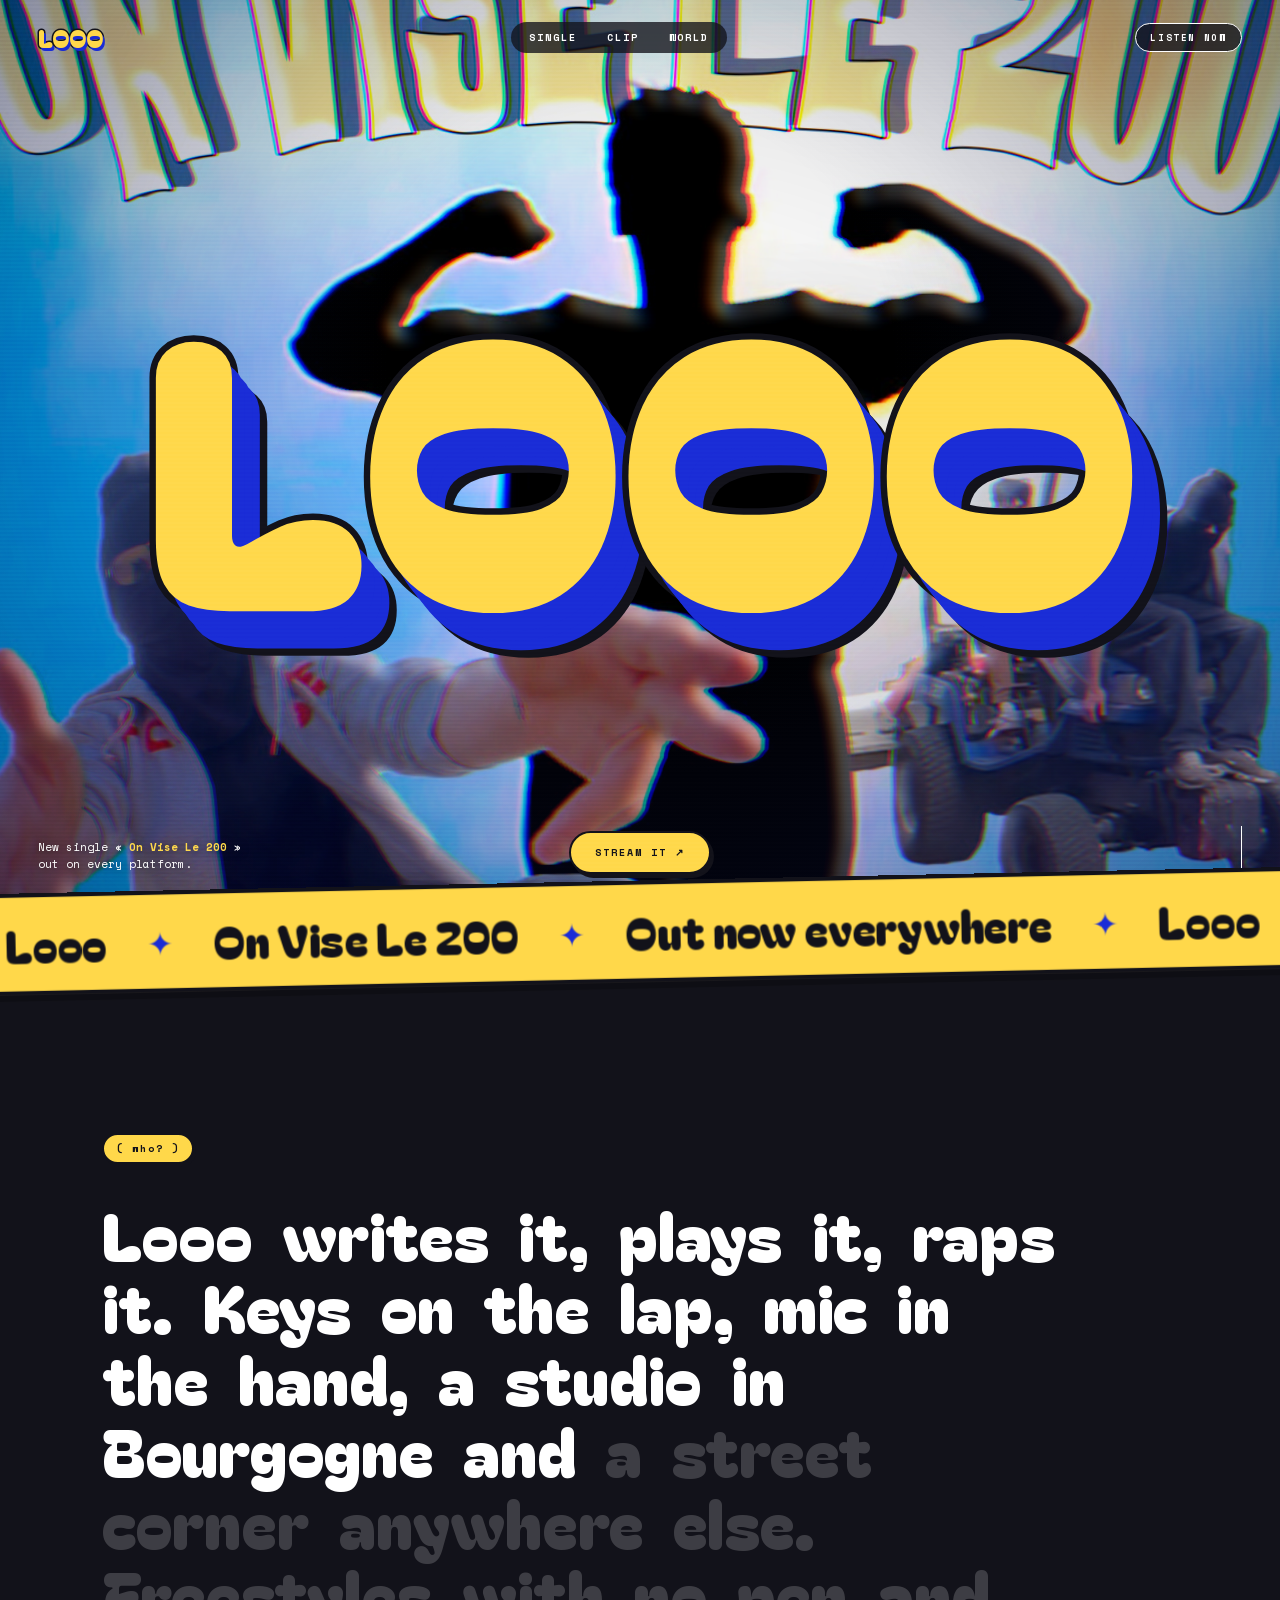
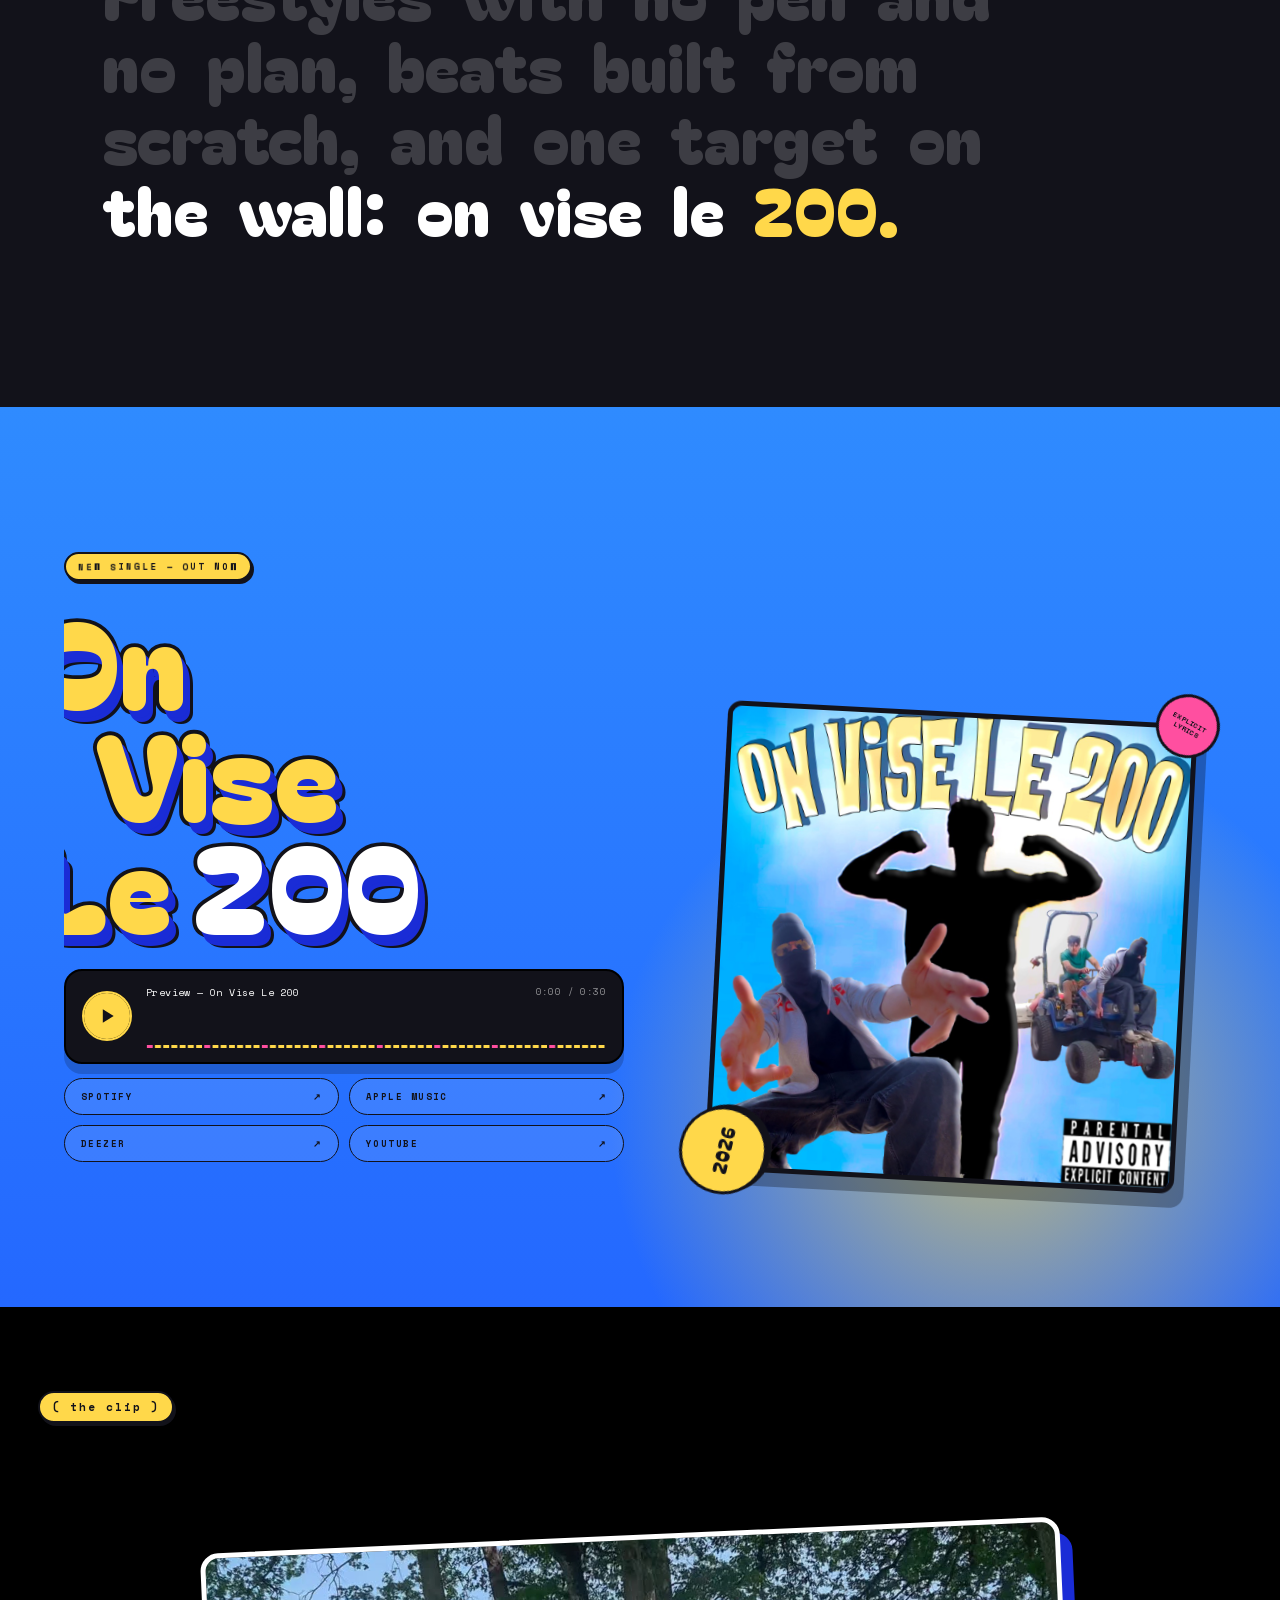
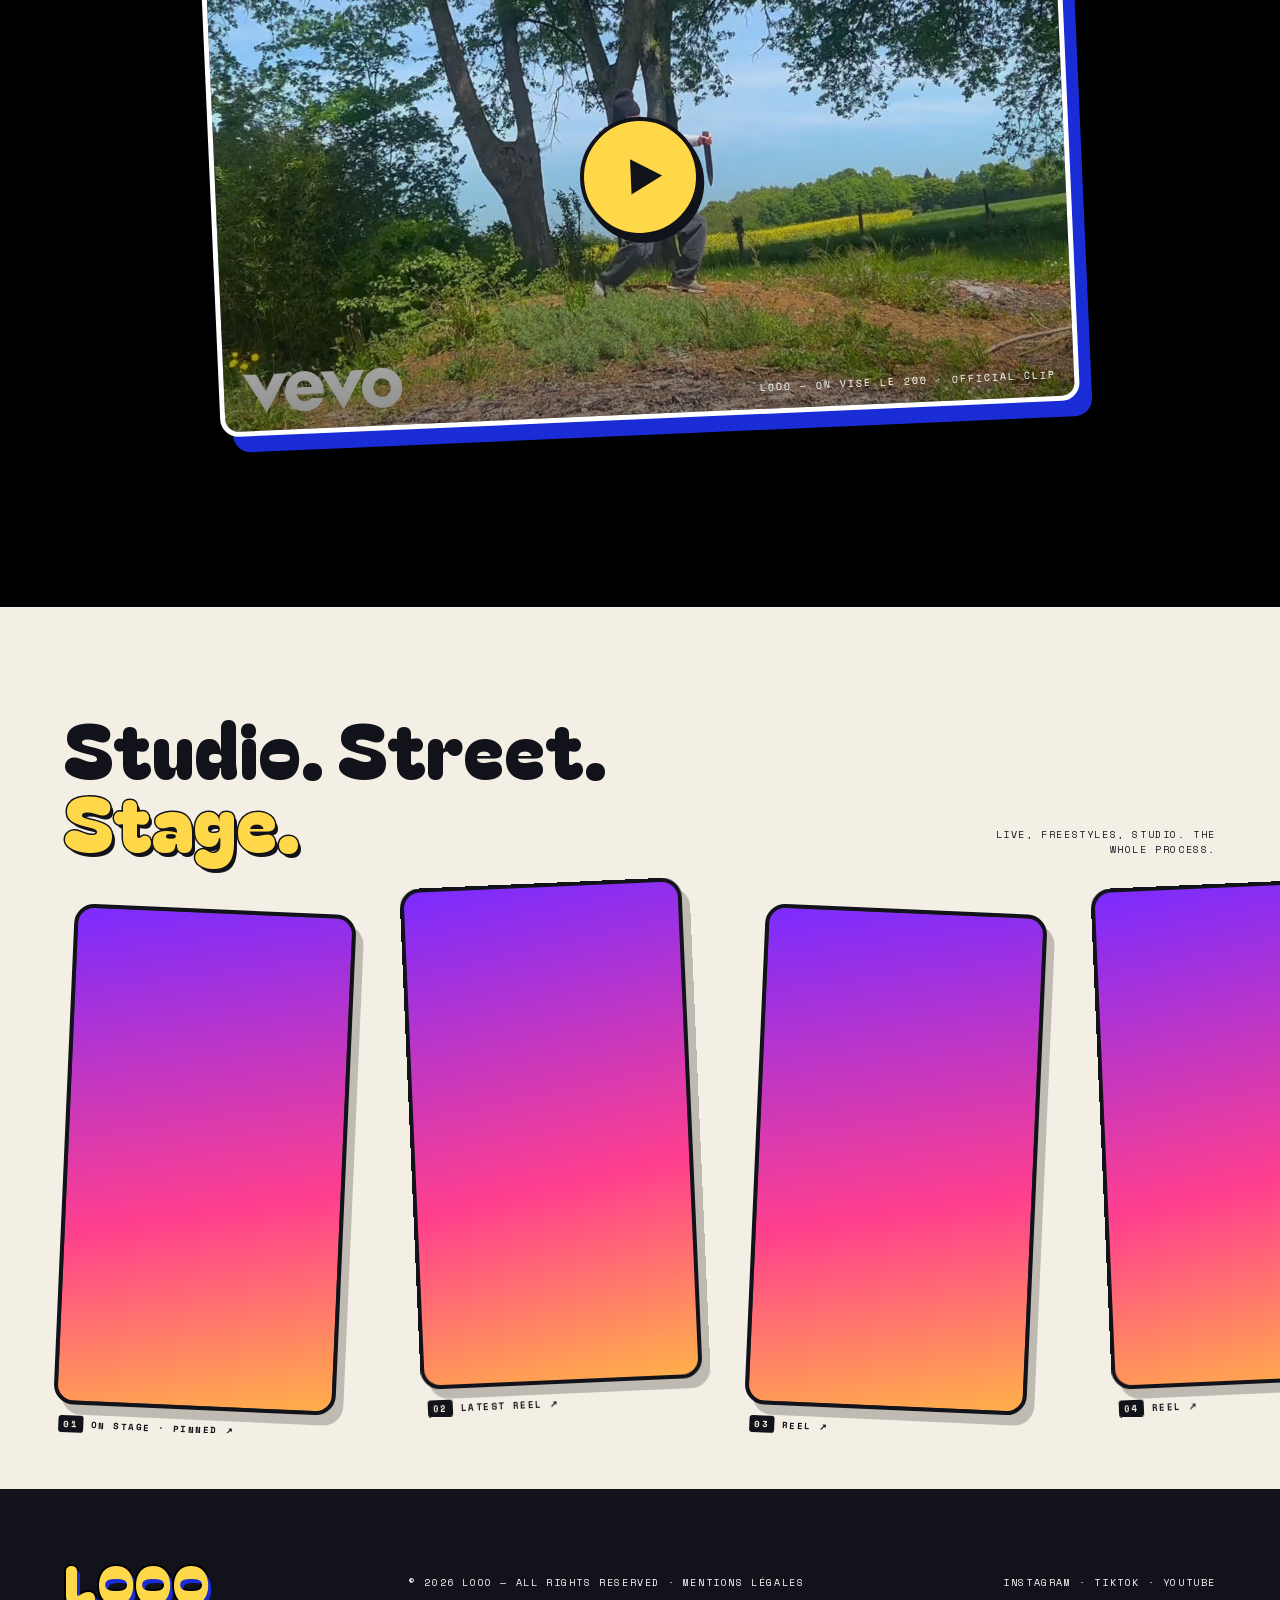
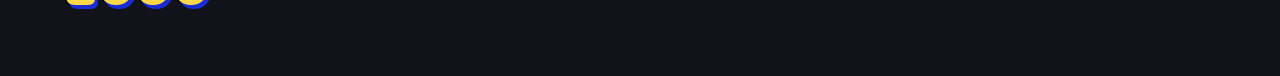
==== commit 08400a03: "Safari: align hero letters, anchor progress bar below the status bar Co-Authored-By: Claude Sonnet 5" ====
--- a/index.html
+++ b/index.html
@@ -2,7 +2,7 @@
 <html lang="en">
 <head>
 <meta charset="utf-8">
-<meta name="viewport" content="width=device-width, initial-scale=1">
+<meta name="viewport" content="width=device-width, initial-scale=1, viewport-fit=cover">
 <title>LOOO — On Vise Le 200</title>
 <meta name="description" content="LOOO — new single « On Vise Le 200 », out on every platform.">
 <meta name="theme-color" content="#12121a">
@@ -28,10 +28,10 @@
 body{background:var(--ink);color:#fff;font-family:var(--mono);overflow-x:hidden}
 a{color:inherit;text-decoration:none}
 button{font:inherit;color:inherit;cursor:pointer;background:none;border:0}
-.pbar{position:fixed;top:0;left:0;right:0;height:4px;z-index:100;background:linear-gradient(90deg,var(--yellow),var(--pink),var(--lblue));transform-origin:left;transform:scaleX(0)}
+.pbar{position:fixed;top:env(safe-area-inset-top,0px);left:0;right:0;height:4px;z-index:100;background:linear-gradient(90deg,var(--yellow),var(--pink),var(--lblue));transform-origin:left;transform:scaleX(0)}
 
 /* NAV */
-.nav{position:fixed;inset:0 0 auto 0;z-index:90;display:flex;justify-content:space-between;align-items:center;padding:20px clamp(16px,3vw,40px);color:#fff;pointer-events:none}
+.nav{position:fixed;inset:0 0 auto 0;z-index:90;display:flex;justify-content:space-between;align-items:center;padding:calc(20px + env(safe-area-inset-top,0px)) max(clamp(16px,3vw,40px),env(safe-area-inset-right,0px)) 20px max(clamp(16px,3vw,40px),env(safe-area-inset-left,0px));color:#fff;pointer-events:none}
 .nav>*{pointer-events:auto}
 .logo{font-family:var(--display);font-size:24px;color:var(--yellow);-webkit-text-stroke:3px var(--ink);paint-order:stroke fill;text-shadow:2px 3px 0 var(--deep)}
 .nav ul{display:flex;gap:30px;list-style:none;font-size:10px;letter-spacing:.2em;font-weight:700}
@@ -48,8 +48,8 @@
 .hero-title{position:relative;z-index:3;font-family:var(--display);font-weight:400;font-size:clamp(130px,29vw,460px);line-height:.9;letter-spacing:-.01em;
   color:var(--yellow);-webkit-text-stroke:clamp(6px,1vw,14px) var(--ink);paint-order:stroke fill;
   text-shadow:.035em .05em 0 var(--deep),.055em .075em 0 var(--deep),.075em .1em 0 var(--deep),.095em .12em 0 var(--ink);user-select:none;will-change:transform}
-.hero-title span{display:inline-block;transition:transform .25s}
-.hero-title span:hover{transform:translateY(-.05em) rotate(-4deg)}
+.hero-title span{display:inline-block;vertical-align:top}
+@media(hover:hover){.hero-title span:hover{transform:translateY(-.05em) rotate(-4deg);transition:transform .25s}}
 .hero-info{position:absolute;left:clamp(16px,3vw,40px);bottom:28px;z-index:4;font-size:11px;line-height:1.5;max-width:240px;text-shadow:0 1px 8px rgba(0,0,0,.6)}
 .hero-info b{color:var(--yellow);font-weight:700}
 .btn-main{position:absolute;left:50%;bottom:26px;transform:translateX(-50%);z-index:4;background:var(--yellow);color:var(--ink);border:2.5px solid var(--ink);border-radius:99px;padding:12px 24px;font-weight:700;font-size:10px;letter-spacing:.2em;box-shadow:3px 4px 0 var(--ink);transition:.15s;white-space:nowrap}
@@ -454,7 +454,7 @@
   running=true;requestAnimationFrame(loop);
 })();
 if(!reduce){
-  gsap.from('#heroTitle span',{y:140,opacity:0,rotate:-14,stagger:.1,duration:.9,delay:.2,ease:'back.out(1.8)'});
+  gsap.from('#heroTitle span',{y:140,opacity:0,rotate:-14,stagger:.1,duration:.9,delay:.2,ease:'back.out(1.8)',clearProps:'transform,opacity'});
   addEventListener('mousemove',e=>{
     const x=e.clientX/innerWidth-.5,y=e.clientY/innerHeight-.5;
     gsap.to('#heroTitle',{x:x*12,y:y*8,duration:.6,overwrite:'auto'});
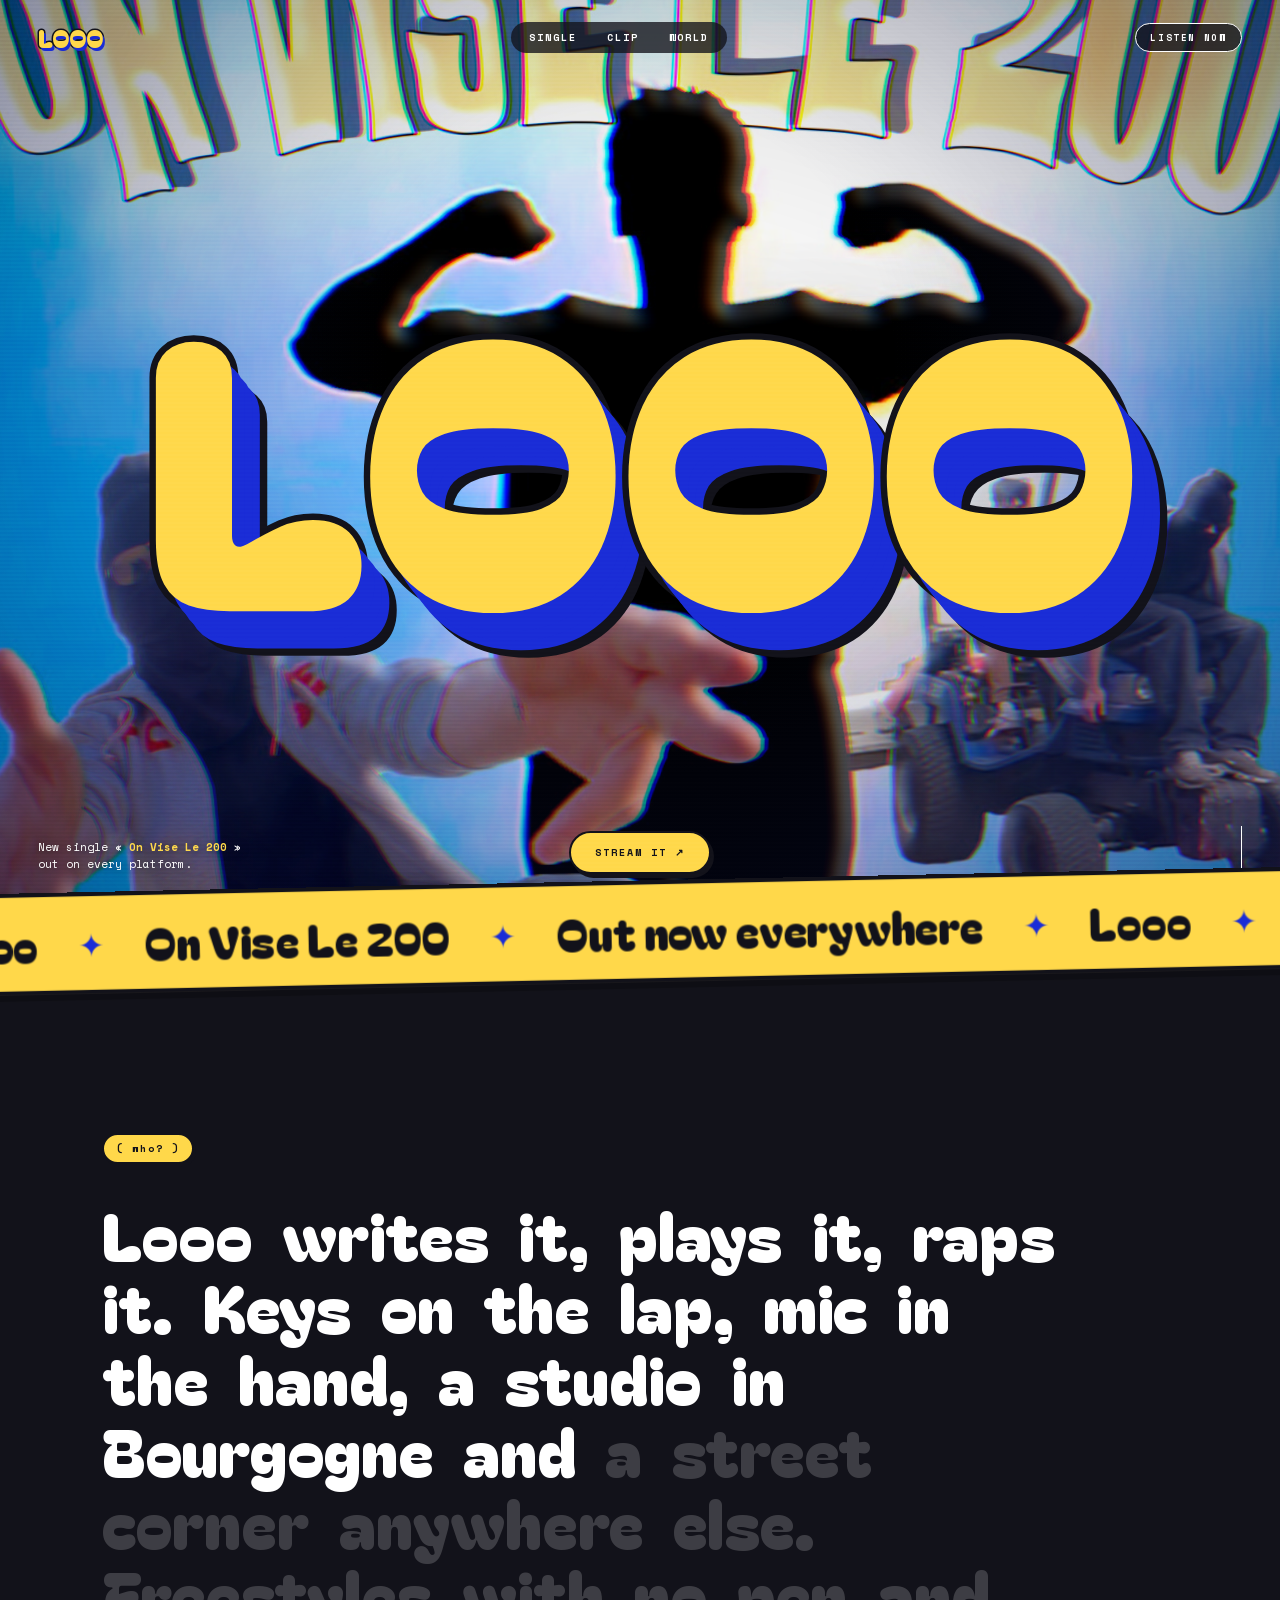
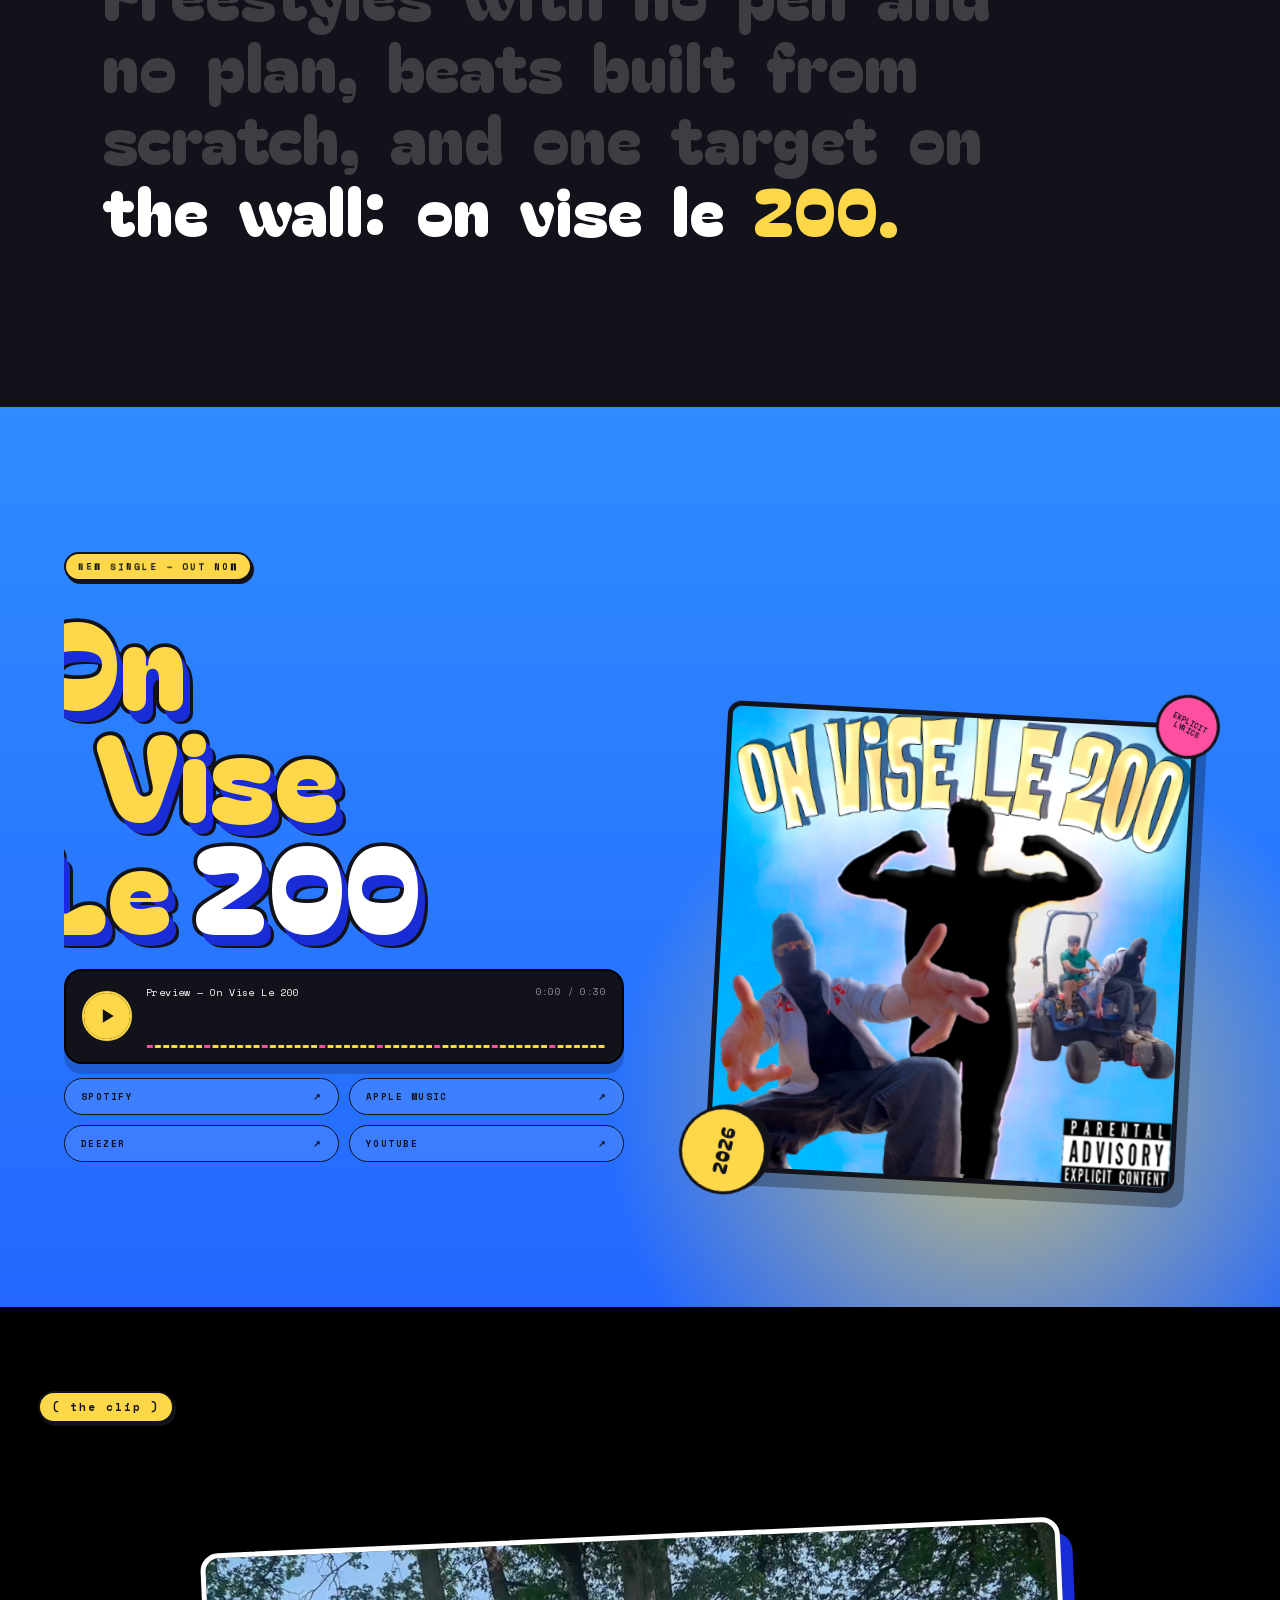
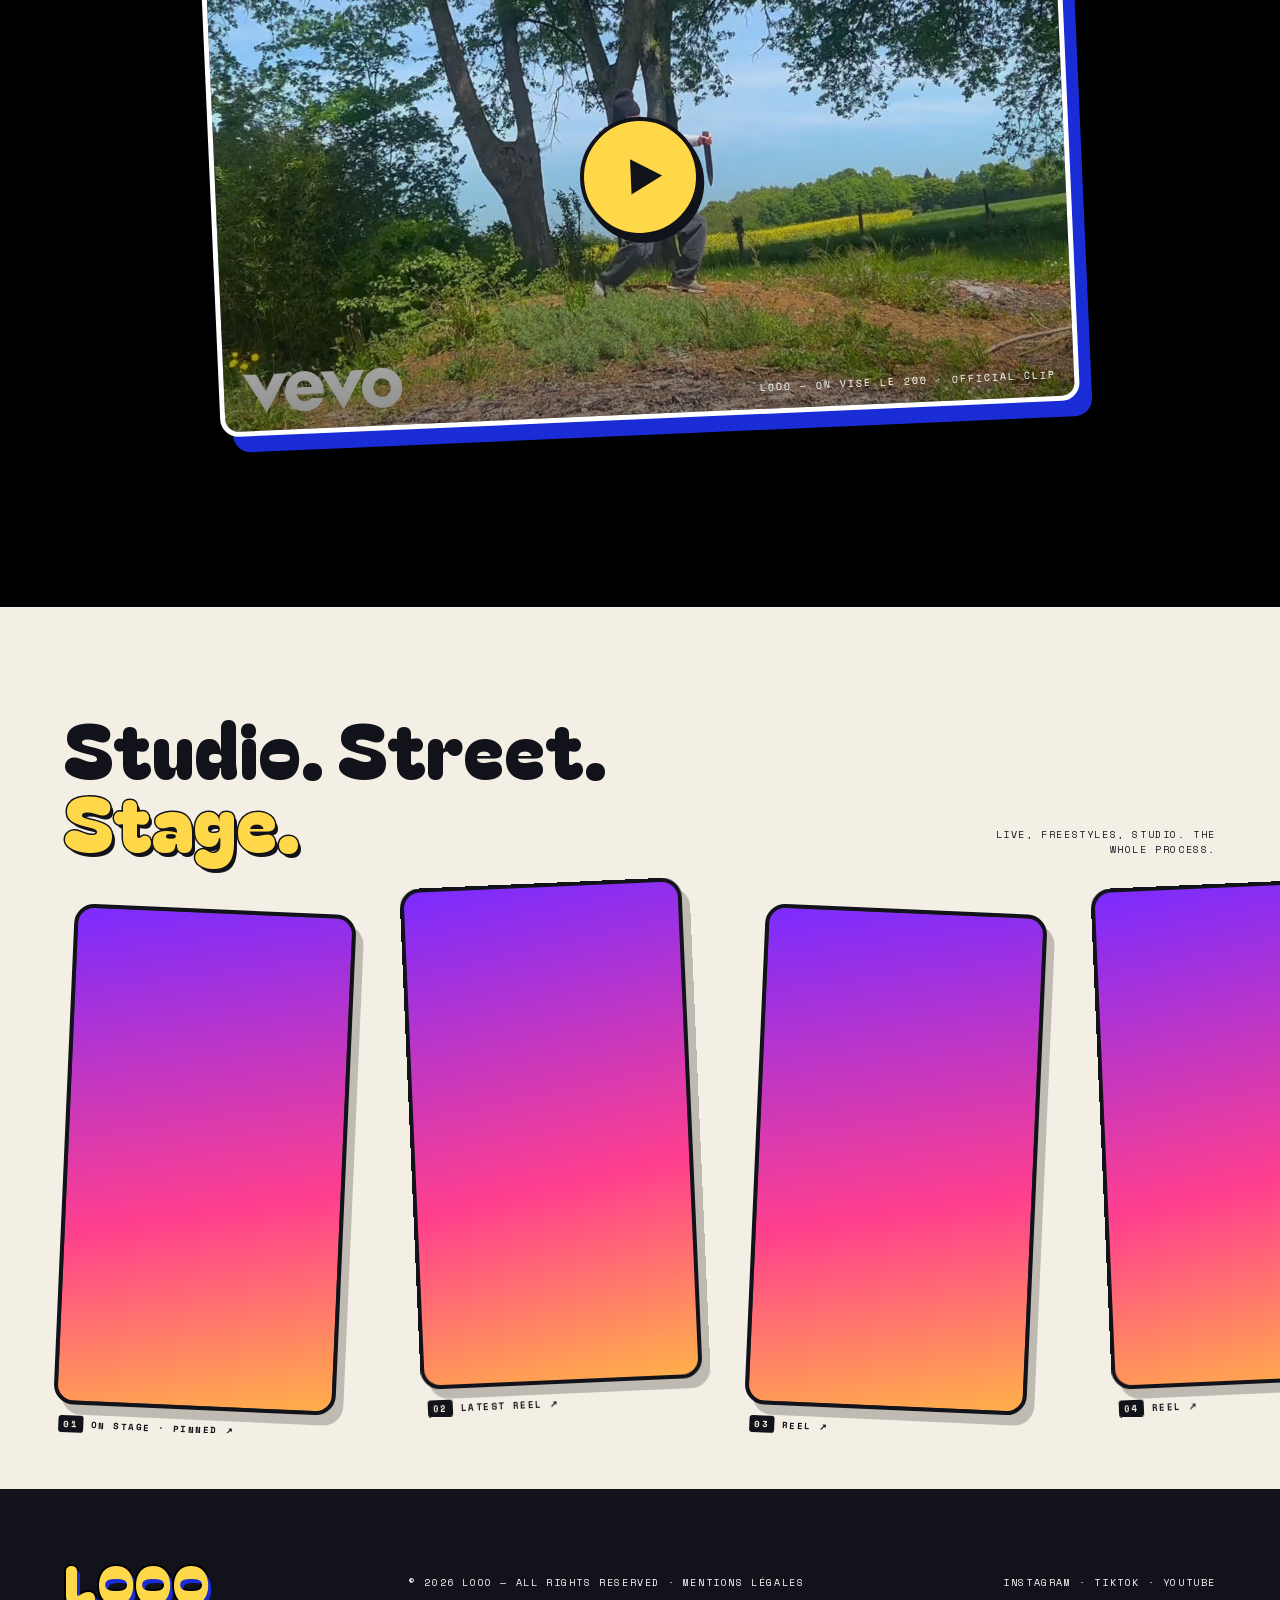
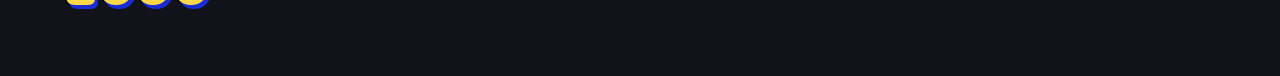
==== commit bccdb2f5: "Phone: progress bar at screen edge; about text replays each time Co-Authored-By: Claude Sonnet 5.5 <" ====
--- a/index.html
+++ b/index.html
@@ -28,7 +28,7 @@
 body{background:var(--ink);color:#fff;font-family:var(--mono);overflow-x:hidden}
 a{color:inherit;text-decoration:none}
 button{font:inherit;color:inherit;cursor:pointer;background:none;border:0}
-.pbar{position:fixed;top:env(safe-area-inset-top,0px);left:0;right:0;height:4px;z-index:100;background:linear-gradient(90deg,var(--yellow),var(--pink),var(--lblue));transform-origin:left;transform:scaleX(0)}
+.pbar{position:fixed;top:0;left:0;right:0;height:4px;z-index:100;background:linear-gradient(90deg,var(--yellow),var(--pink),var(--lblue));transform-origin:left;transform:scaleX(0)}
 
 /* NAV */
 .nav{position:fixed;inset:0 0 auto 0;z-index:90;display:flex;justify-content:space-between;align-items:center;padding:calc(20px + env(safe-area-inset-top,0px)) max(clamp(16px,3vw,40px),env(safe-area-inset-right,0px)) 20px max(clamp(16px,3vw,40px),env(safe-area-inset-left,0px));color:#fff;pointer-events:none}
@@ -471,7 +471,7 @@
   walk(p);
   const words=p.querySelectorAll('.w');
   if(reduce){gsap.set(words,{opacity:1});return}
-  if(touch) gsap.to(words,{opacity:1,stagger:.03,duration:.5,ease:'none',scrollTrigger:{trigger:'#about',start:'top 70%'}});
+  if(touch) gsap.to(words,{opacity:1,stagger:.03,duration:.5,ease:'none',scrollTrigger:{trigger:'#about',start:'top 65%',end:'bottom 25%',toggleActions:'play reset play reset'}});
   else gsap.to(words,{opacity:1,stagger:.12,ease:'none',scrollTrigger:{trigger:'#about',start:'top 55%',end:'bottom 70%',scrub:true}});
 })();
 
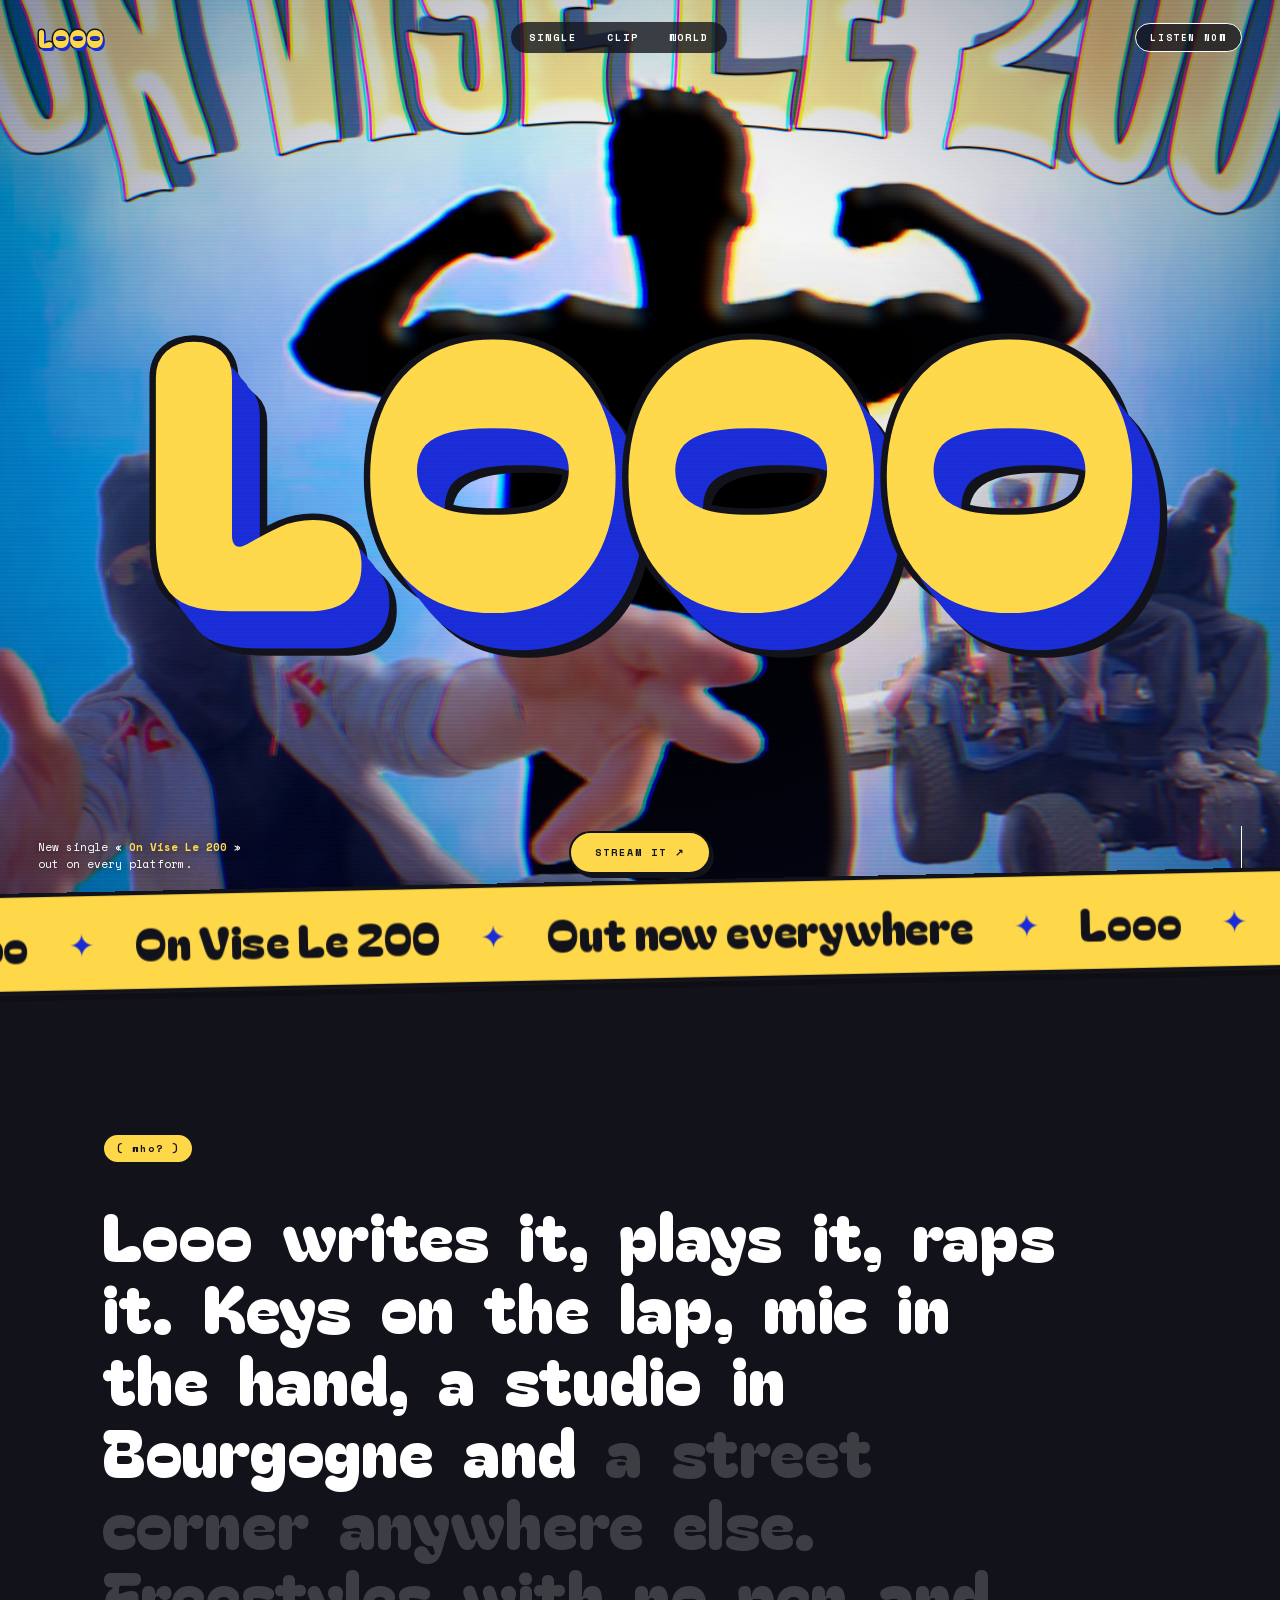
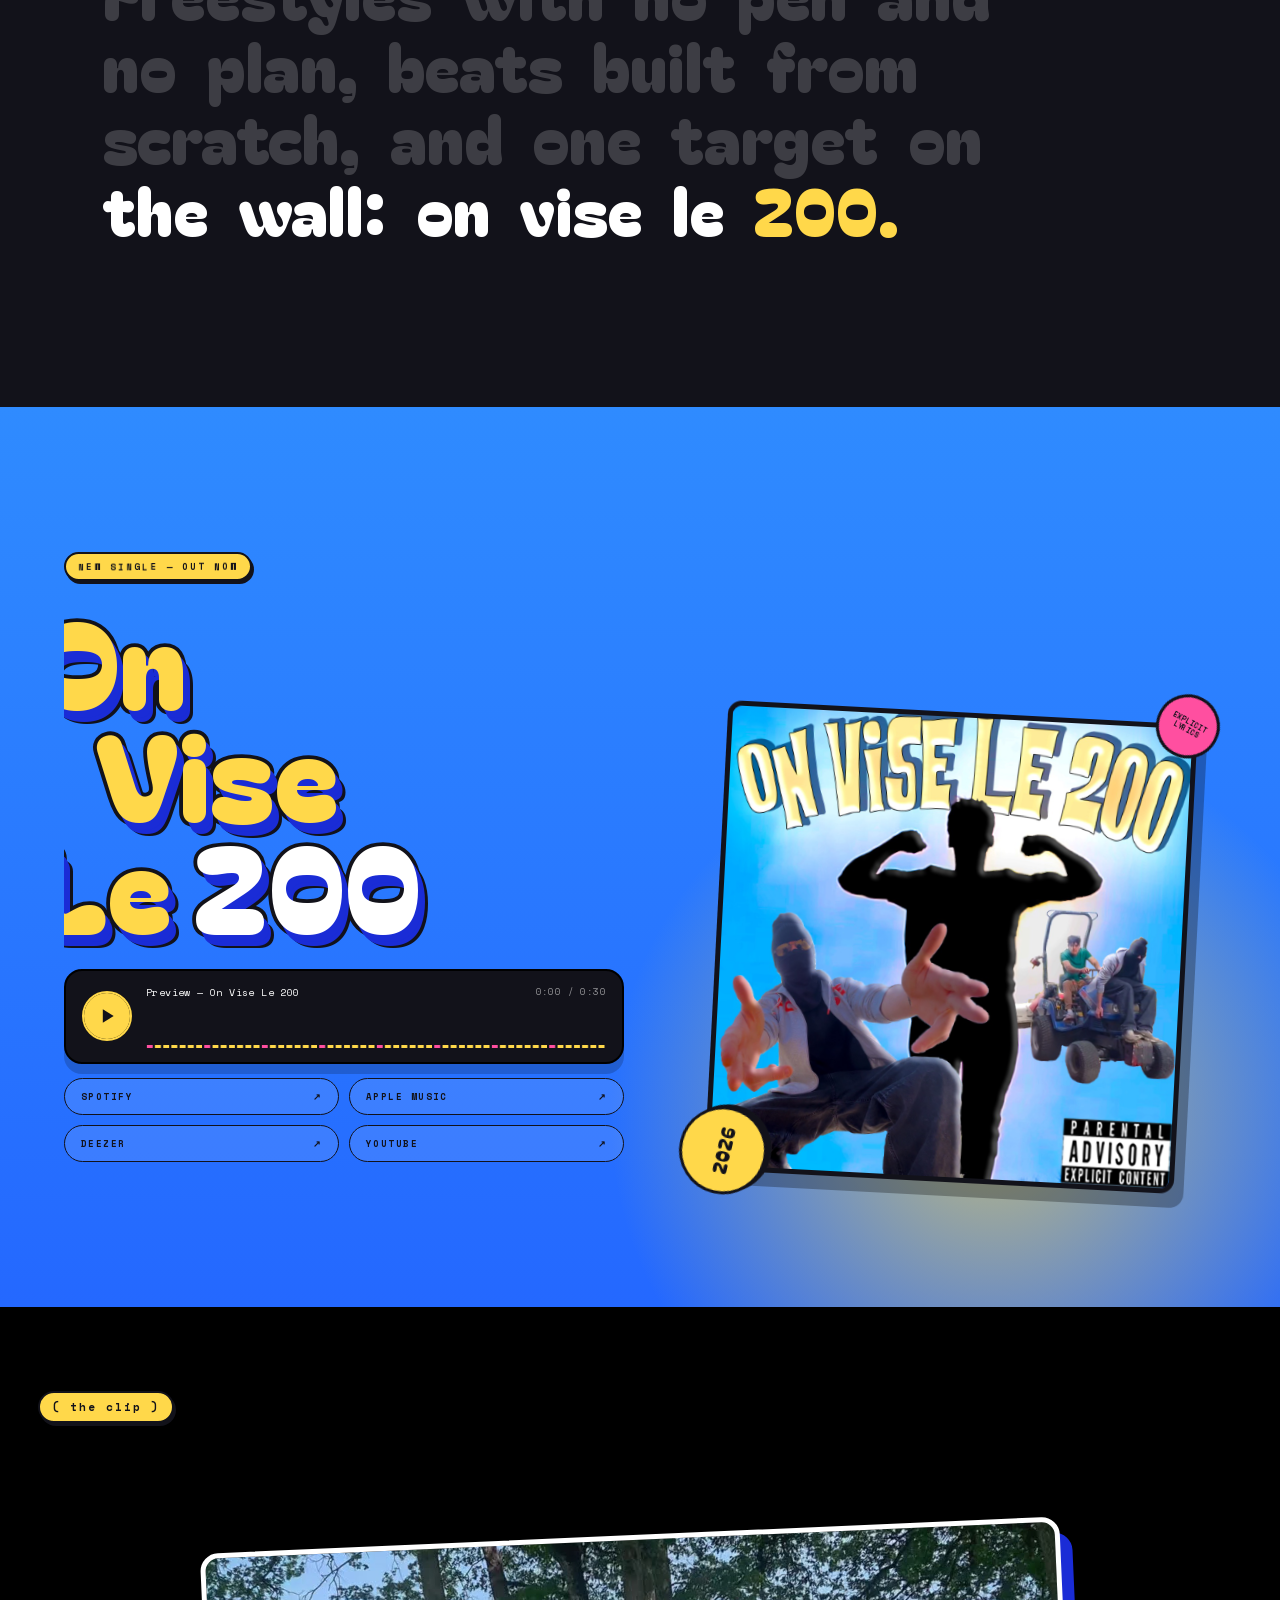
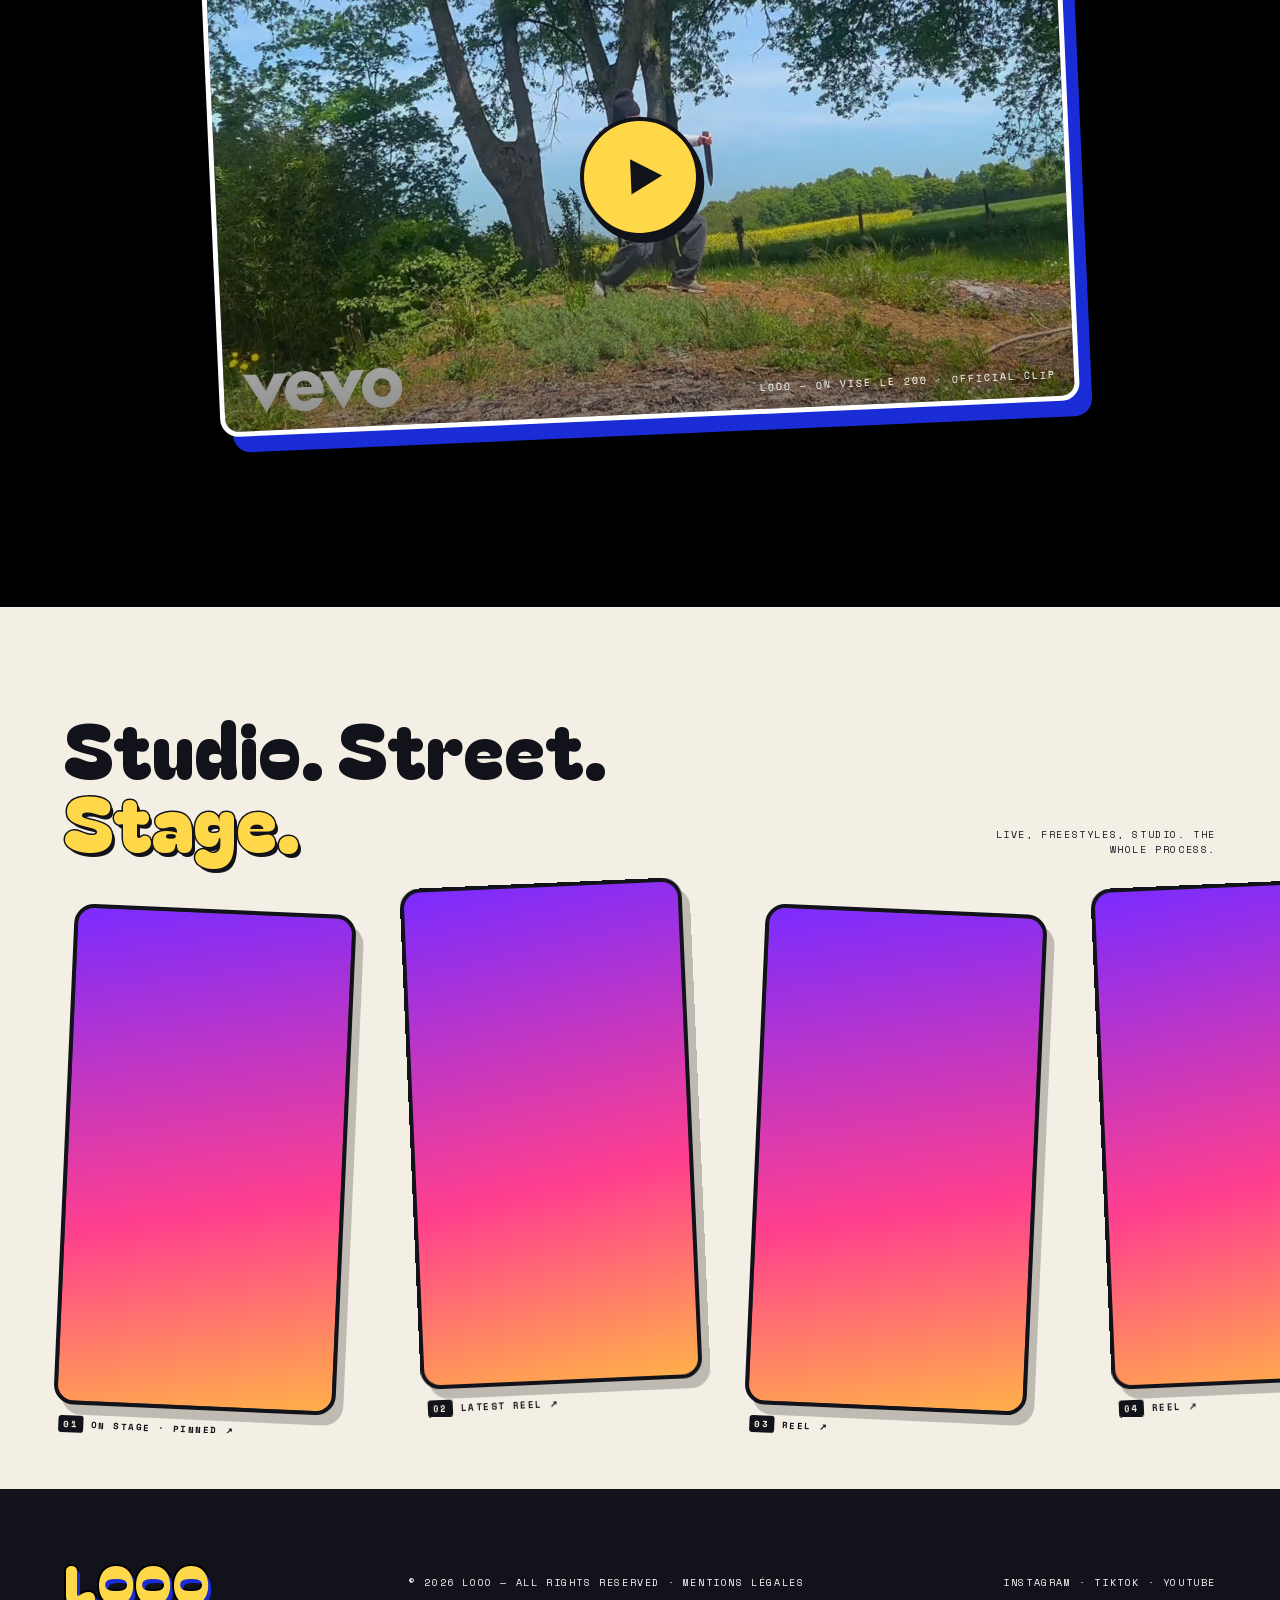
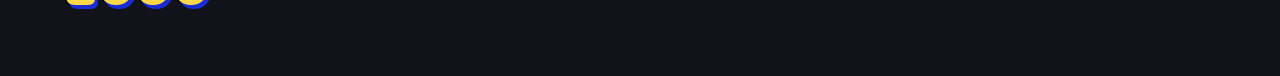
==== commit 35f22102: "Hide progress bar on iOS Safari; word-by-word scroll reveal on all devices Co-Authored-By: Claude So" ====
--- a/index.html
+++ b/index.html
@@ -28,6 +28,7 @@
 body{background:var(--ink);color:#fff;font-family:var(--mono);overflow-x:hidden}
 a{color:inherit;text-decoration:none}
 button{font:inherit;color:inherit;cursor:pointer;background:none;border:0}
+.no-pbar .pbar{display:none}
 .pbar{position:fixed;top:0;left:0;right:0;height:4px;z-index:100;background:linear-gradient(90deg,var(--yellow),var(--pink),var(--lblue));transform-origin:left;transform:scaleX(0)}
 
 /* NAV */
@@ -333,6 +334,7 @@
 </footer>
 
 <script>if(location.protocol==='file:')document.write('<script src="assets/cover-data.js"><\/script>')</script>
+<script>if(/iPhone|iPad|iPod/.test(navigator.userAgent)&&!/CriOS|FxiOS|EdgiOS|OPiOS/.test(navigator.userAgent))document.documentElement.classList.add('no-pbar')</script>
 <script src="assets/vendor/gsap.min.js"></script>
 <script src="assets/vendor/ScrollTrigger.min.js"></script>
 <script>
@@ -471,8 +473,7 @@
   walk(p);
   const words=p.querySelectorAll('.w');
   if(reduce){gsap.set(words,{opacity:1});return}
-  if(touch) gsap.to(words,{opacity:1,stagger:.03,duration:.5,ease:'none',scrollTrigger:{trigger:'#about',start:'top 65%',end:'bottom 25%',toggleActions:'play reset play reset'}});
-  else gsap.to(words,{opacity:1,stagger:.12,ease:'none',scrollTrigger:{trigger:'#about',start:'top 55%',end:'bottom 70%',scrub:true}});
+  gsap.to(words,{opacity:1,stagger:.12,ease:'none',scrollTrigger:{trigger:'#about',start:'top 55%',end:'bottom 70%',scrub:true}});
 })();
 
 /* ============ SINGLE reveal ============ */
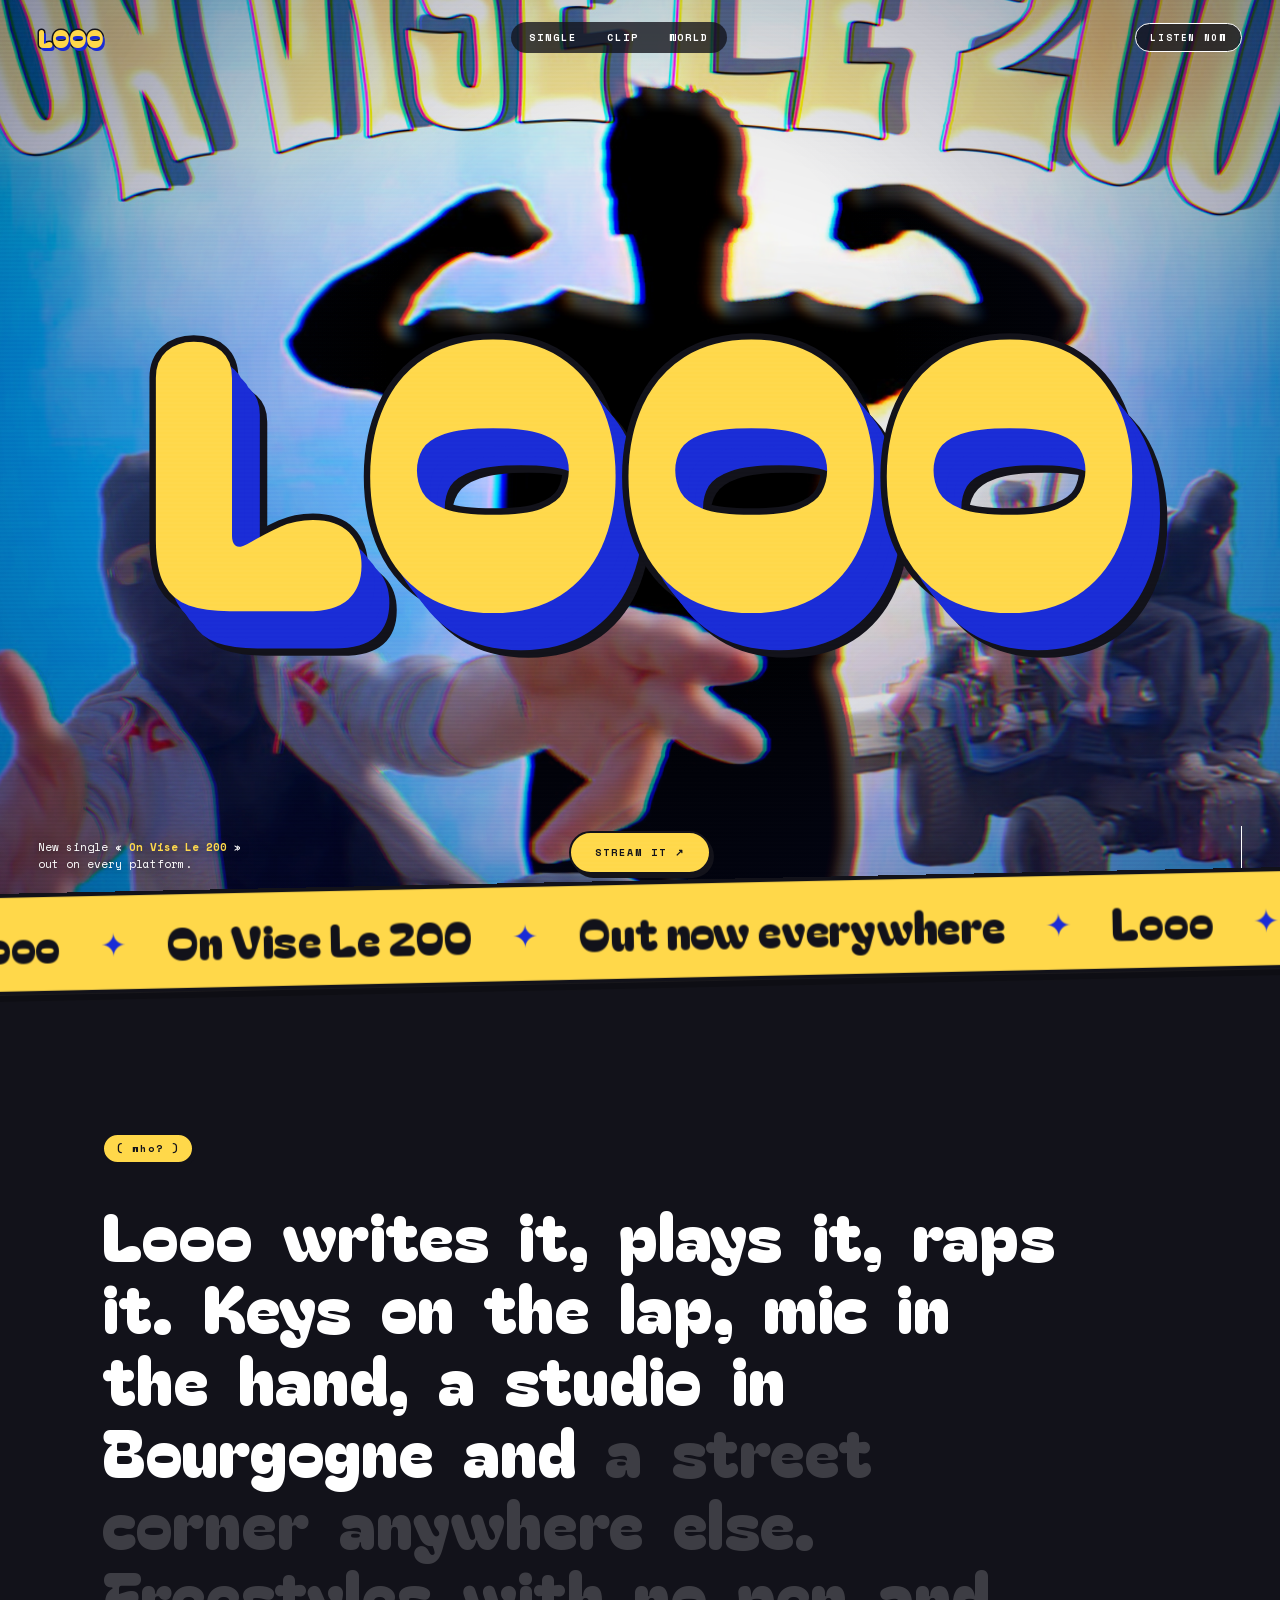
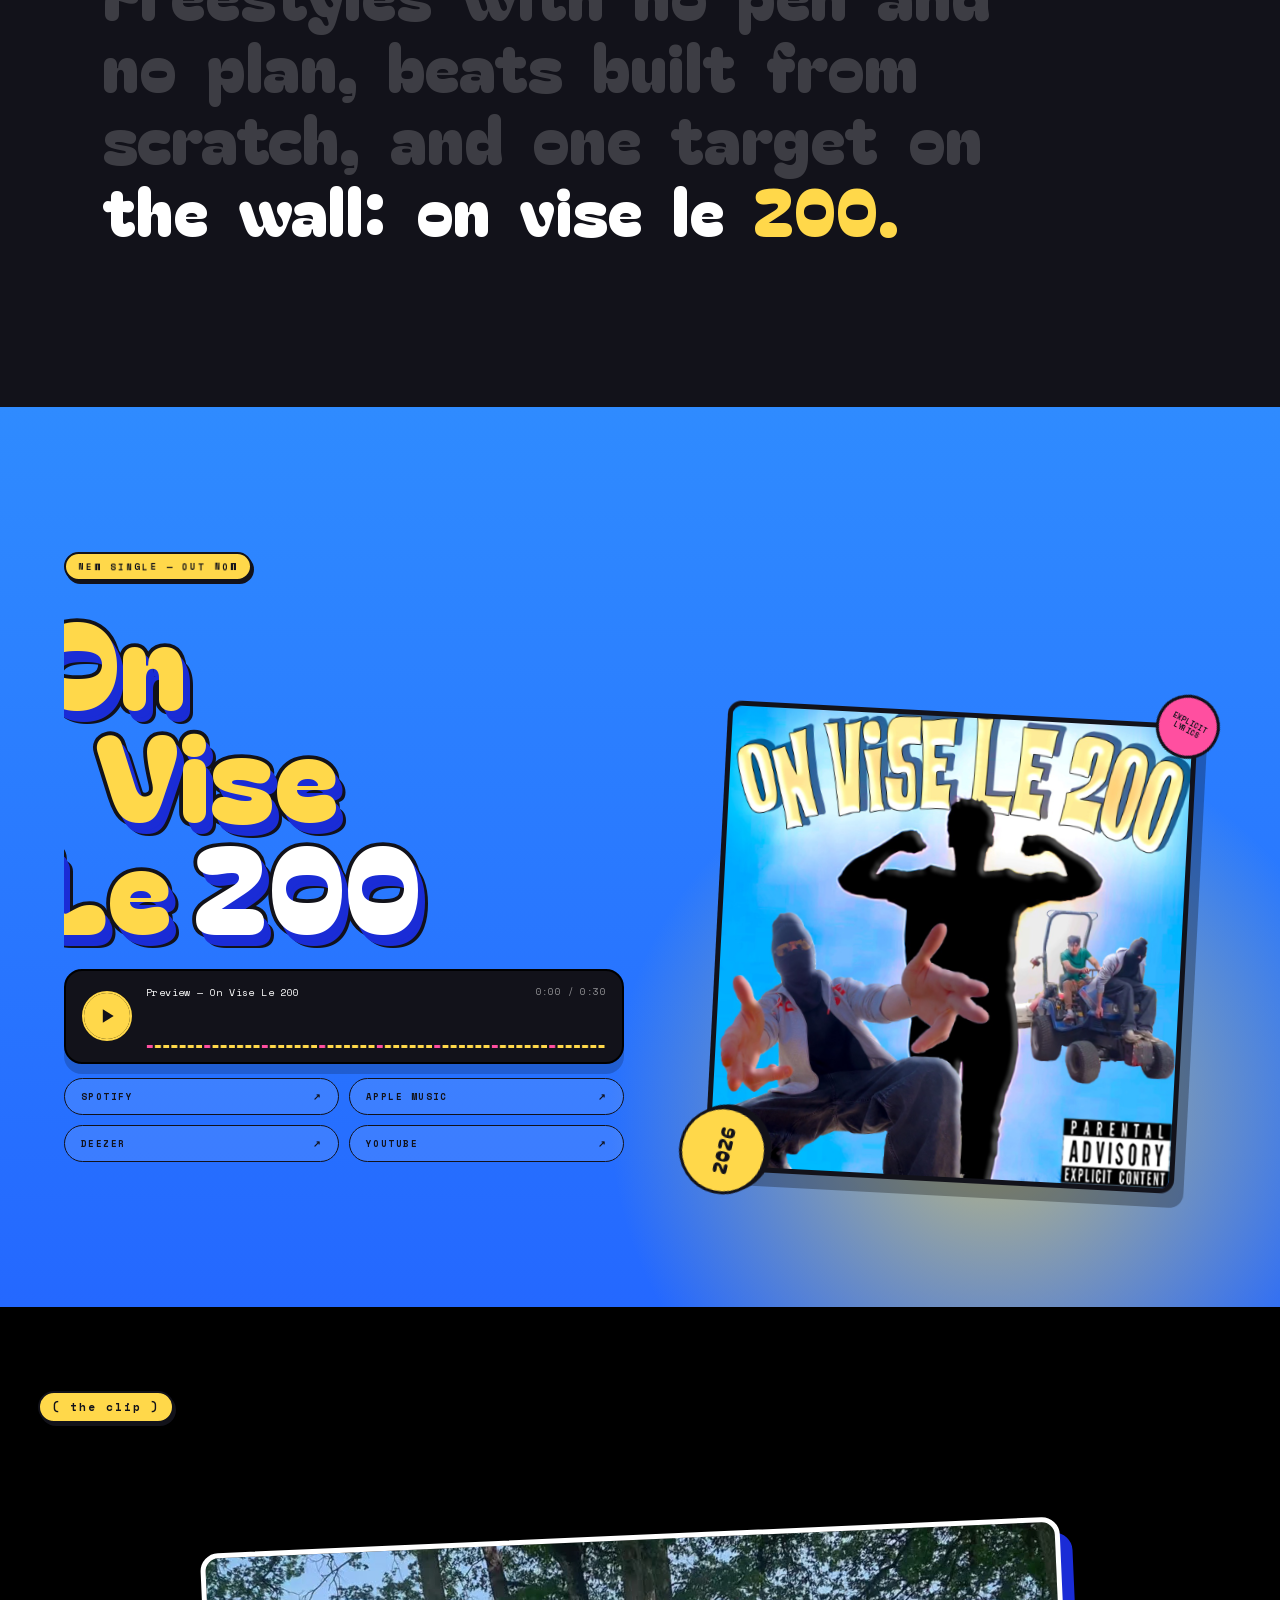
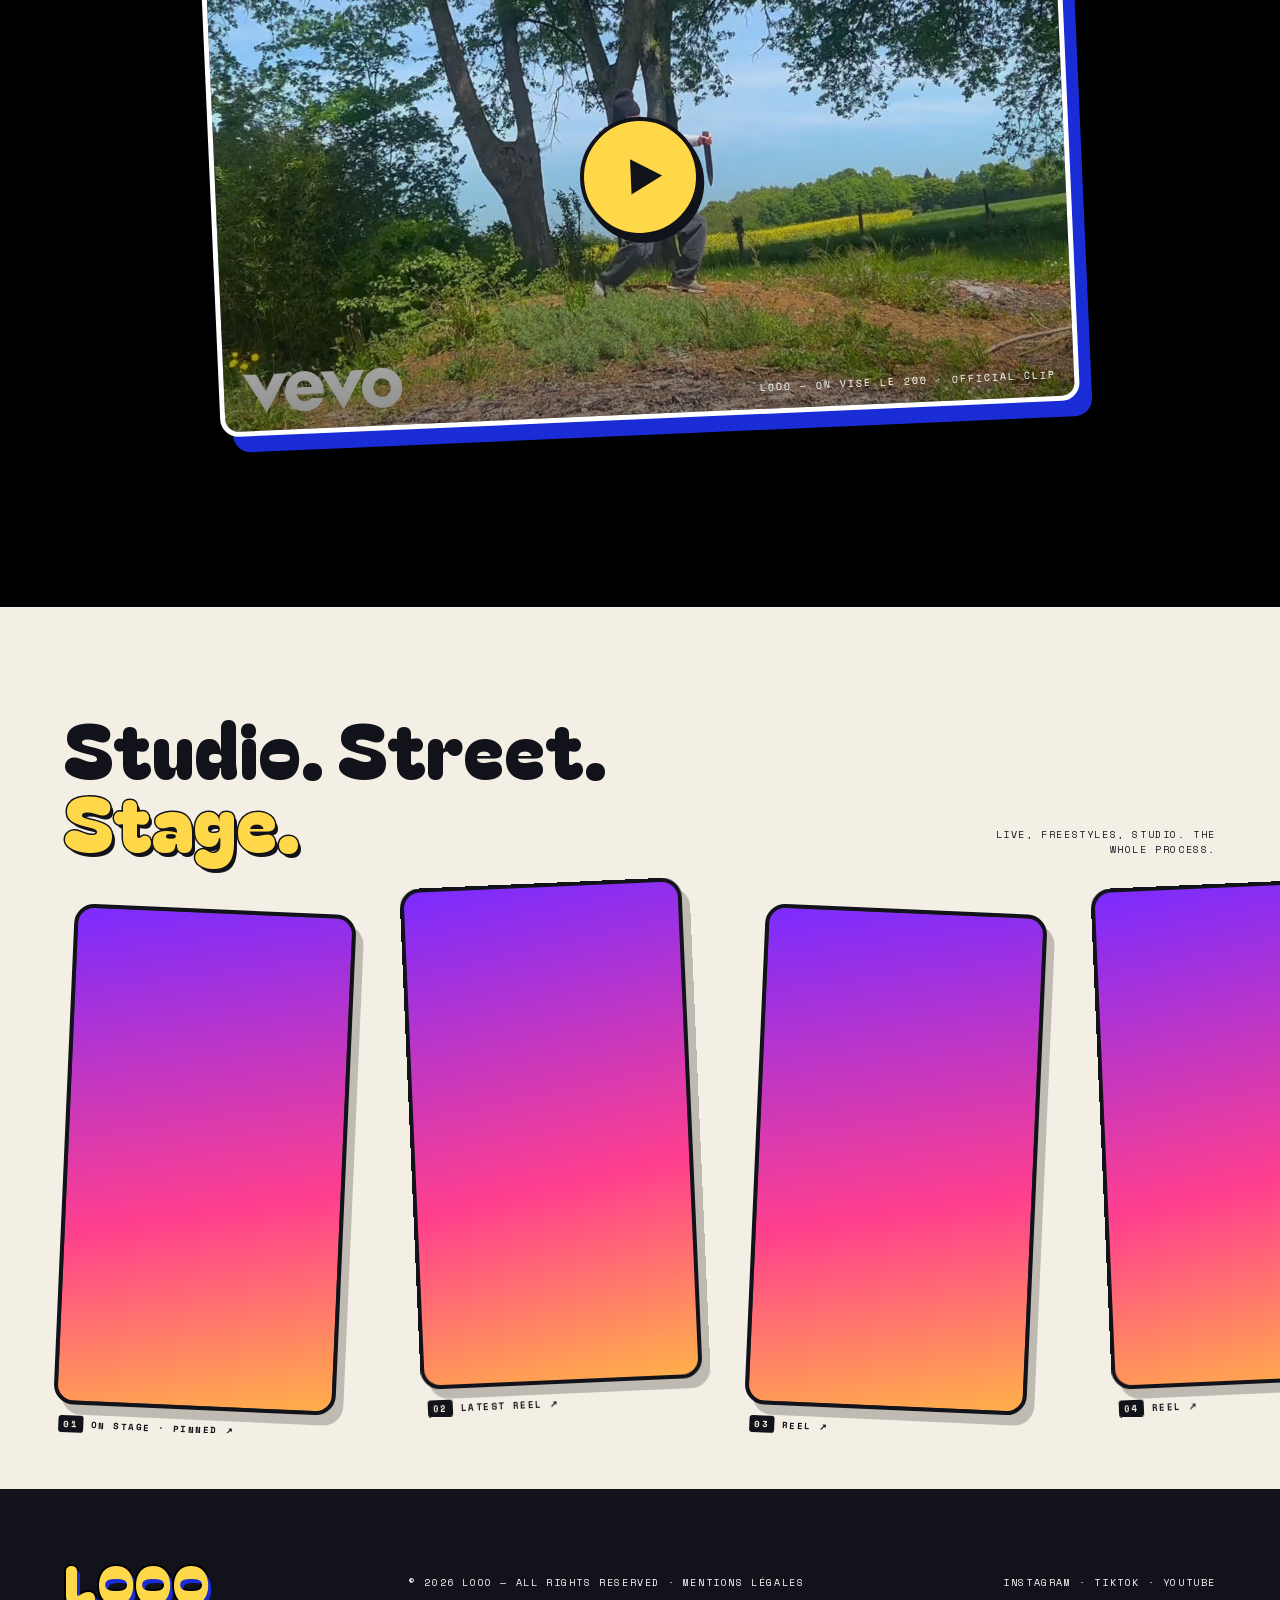
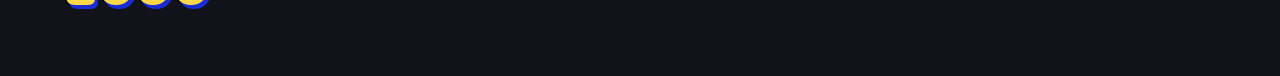
==== commit b07f21b3: "Refit the clip player when the phone is rotated Co-Authored-By: Claude Sonnet 5.5 <noreply@anthropic" ====
--- a/index.html
+++ b/index.html
@@ -531,6 +531,9 @@
     gsap.to(X,{scale:0,duration:.2});
     gsap.to(ov,{left:r.left,top:r.top,width:r.width,height:r.height,borderRadius:18,rotate:-2.5,duration:.7,ease:'power4.inOut',onComplete:()=>{ov.style.display='none';ov.innerHTML='';X.style.display='none';document.body.style.overflow=''}});
   }
+  /* phone turned sideways while the clip is open: refit the overlay to the new screen size */
+  const refit=()=>{if(!open)return;gsap.killTweensOf(ov);gsap.set(ov,{left:0,top:0,width:innerWidth,height:innerHeight,borderRadius:0,rotate:0,opacity:1,display:'block'});gsap.set(X,{scale:1,display:'grid'})};
+  addEventListener('resize',refit);addEventListener('orientationchange',()=>setTimeout(refit,250));
   card.addEventListener('click',openClip); card.addEventListener('keydown',e=>{if(e.key==='Enter'||e.key===' '){e.preventDefault();openClip()}});
   X.addEventListener('click',closeClip); addEventListener('keydown',e=>{if(e.key==='Escape')closeClip()});
 })();
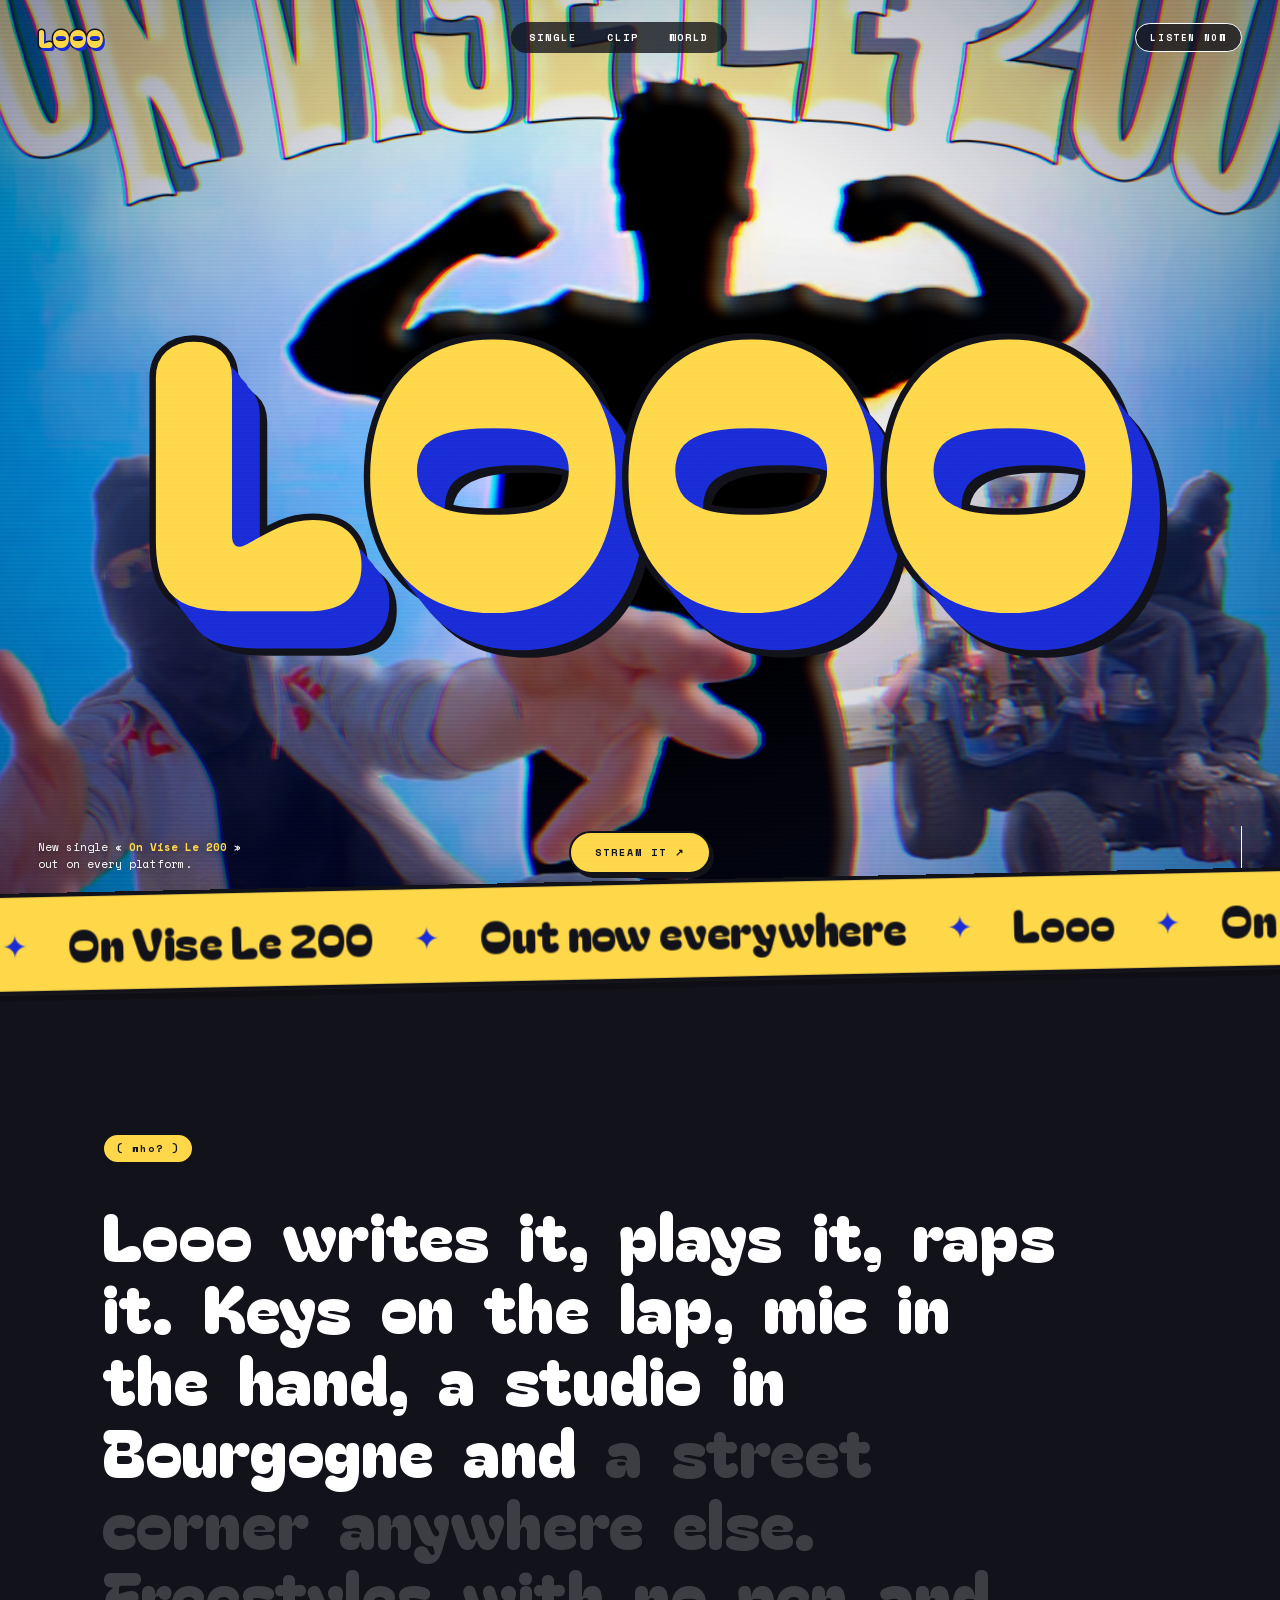
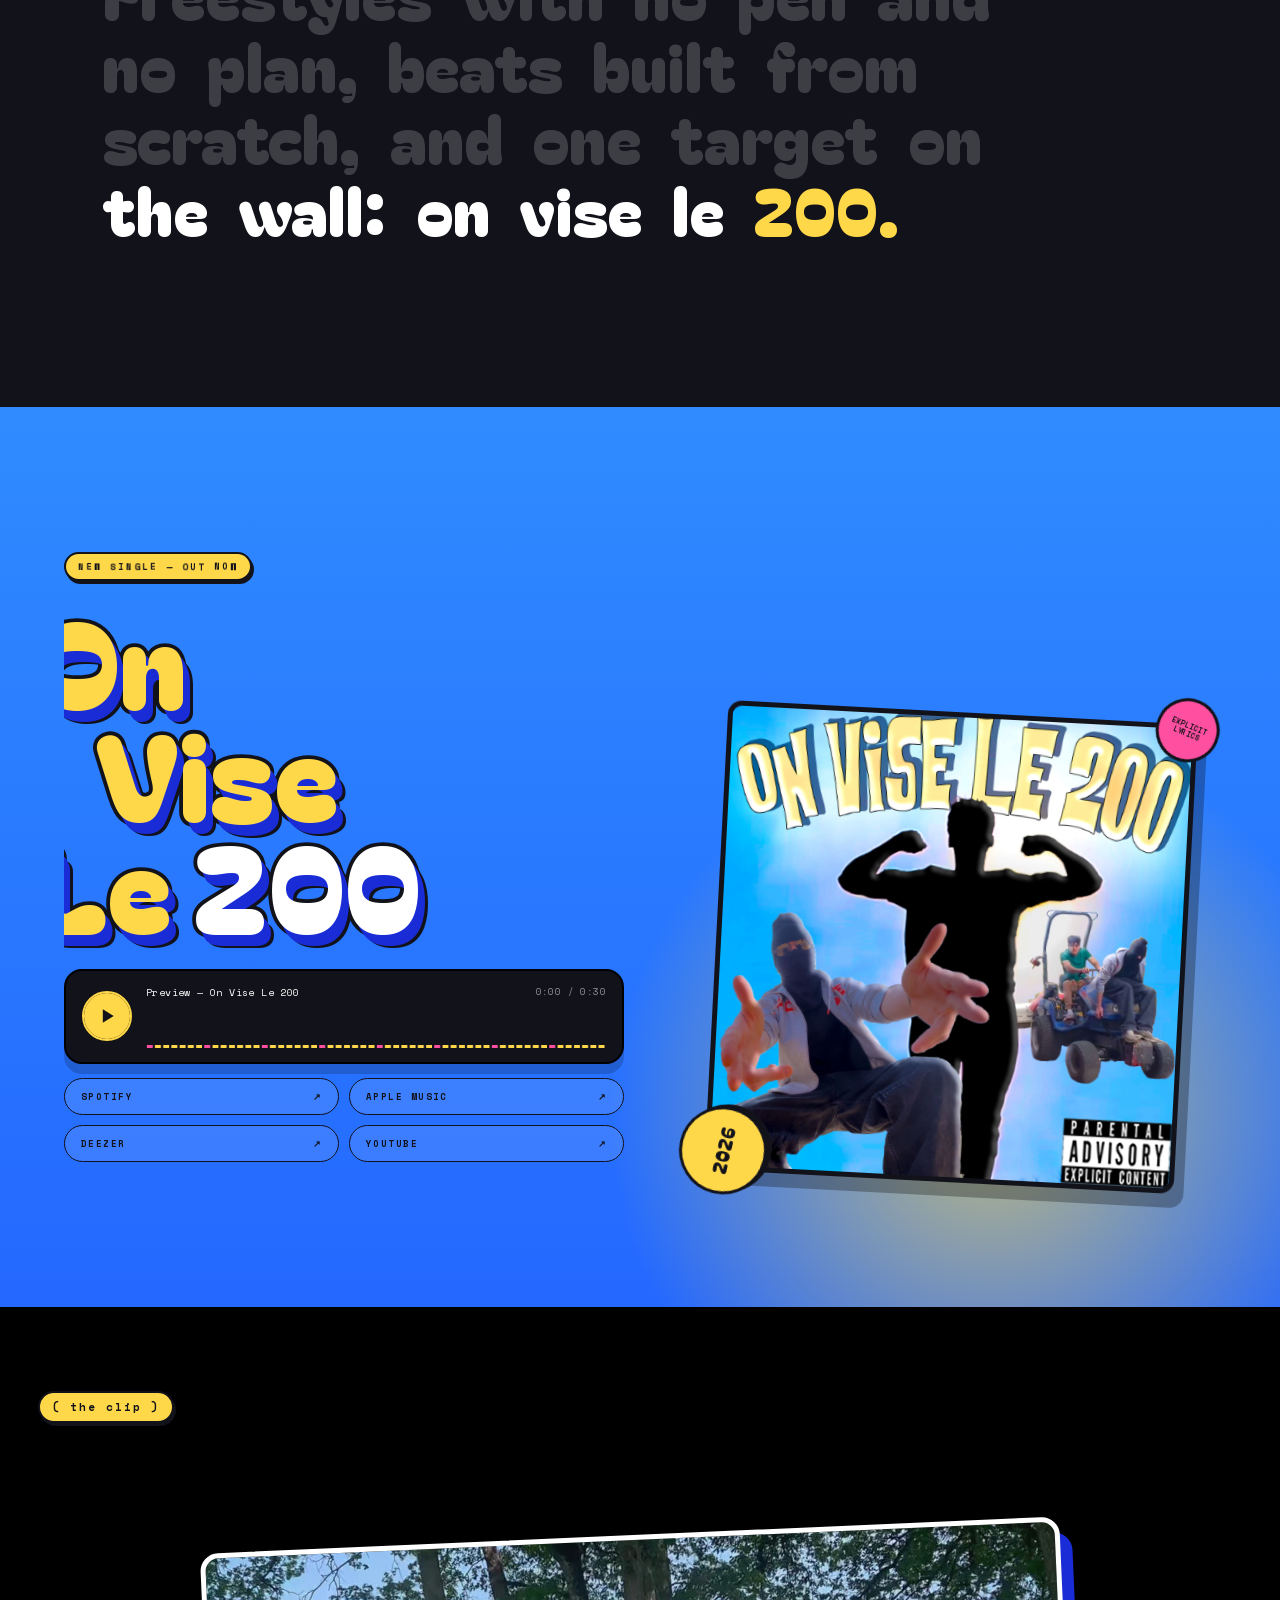
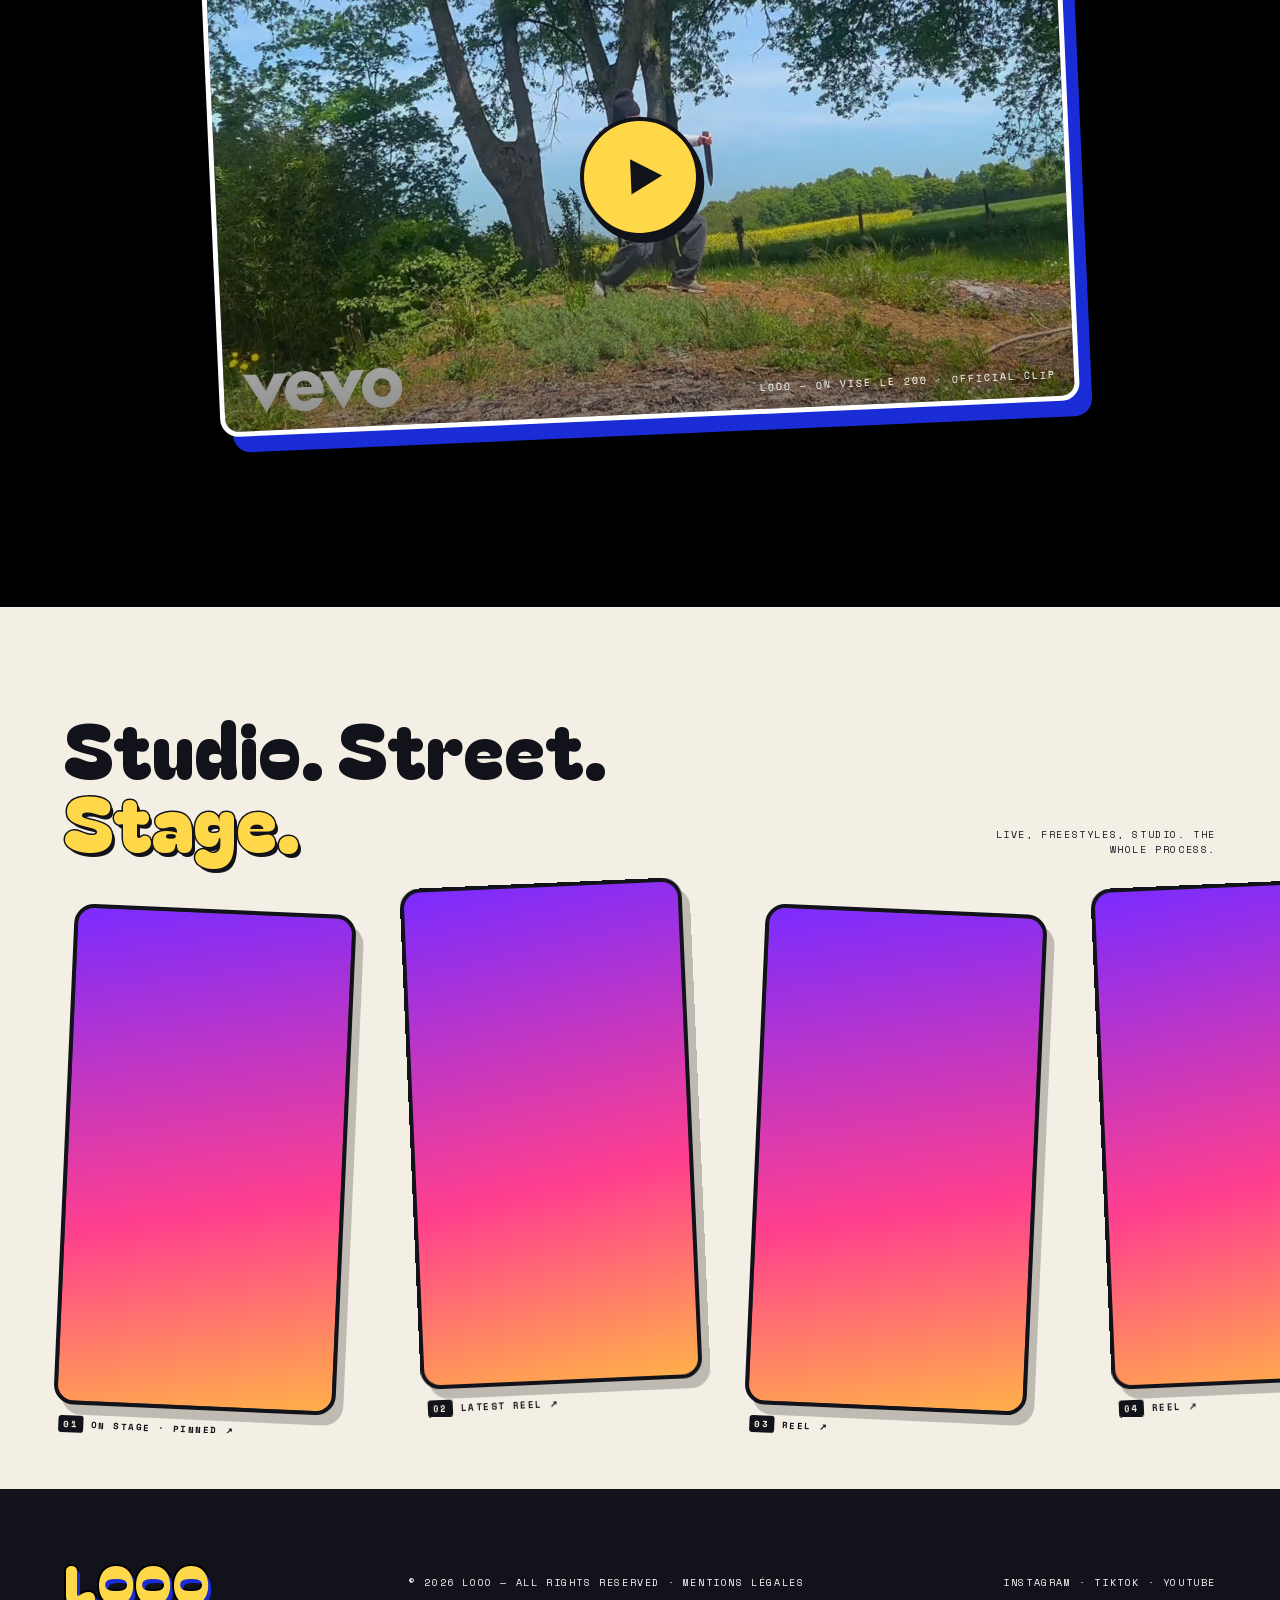
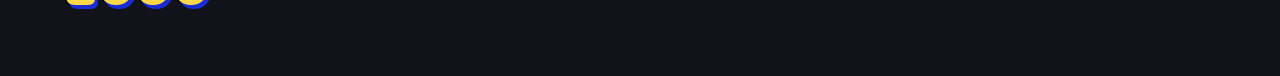
==== commit 519ef65b: "Center the clip player on notched phones in landscape Co-Authored-By: Claude Sonnet 5.5 <noreply@ant" ====
--- a/index.html
+++ b/index.html
@@ -116,8 +116,8 @@
 @keyframes pulse{0%,100%{transform:scale(1)}50%{transform:scale(1.1)}}
 .clip-lbl{position:absolute;right:18px;bottom:14px;z-index:2;font-size:10px;letter-spacing:.2em;text-align:right}
 .clip-overlay{position:fixed;z-index:120;background:#000;display:none;overflow:hidden}
-.clip-overlay iframe{position:absolute;inset:0;width:100%;height:100%;border:0}
-.clip-close{position:fixed;z-index:130;top:20px;right:20px;width:46px;height:46px;border-radius:50%;background:var(--yellow);border:3px solid var(--ink);font:400 20px var(--display);color:var(--ink);display:none;place-items:center}
+.clip-overlay iframe{position:absolute;top:0;bottom:0;left:env(safe-area-inset-left,0px);right:env(safe-area-inset-right,0px);width:auto;height:100%;border:0}
+.clip-close{position:fixed;z-index:130;top:max(20px,env(safe-area-inset-top,0px));right:max(20px,env(safe-area-inset-right,0px));width:46px;height:46px;border-radius:50%;background:var(--yellow);border:3px solid var(--ink);font:400 20px var(--display);color:var(--ink);display:none;place-items:center}
 
 /* WORLD / VIDEOS */
 .videos{position:relative;background:var(--cream);overflow:hidden;color:var(--ink)}
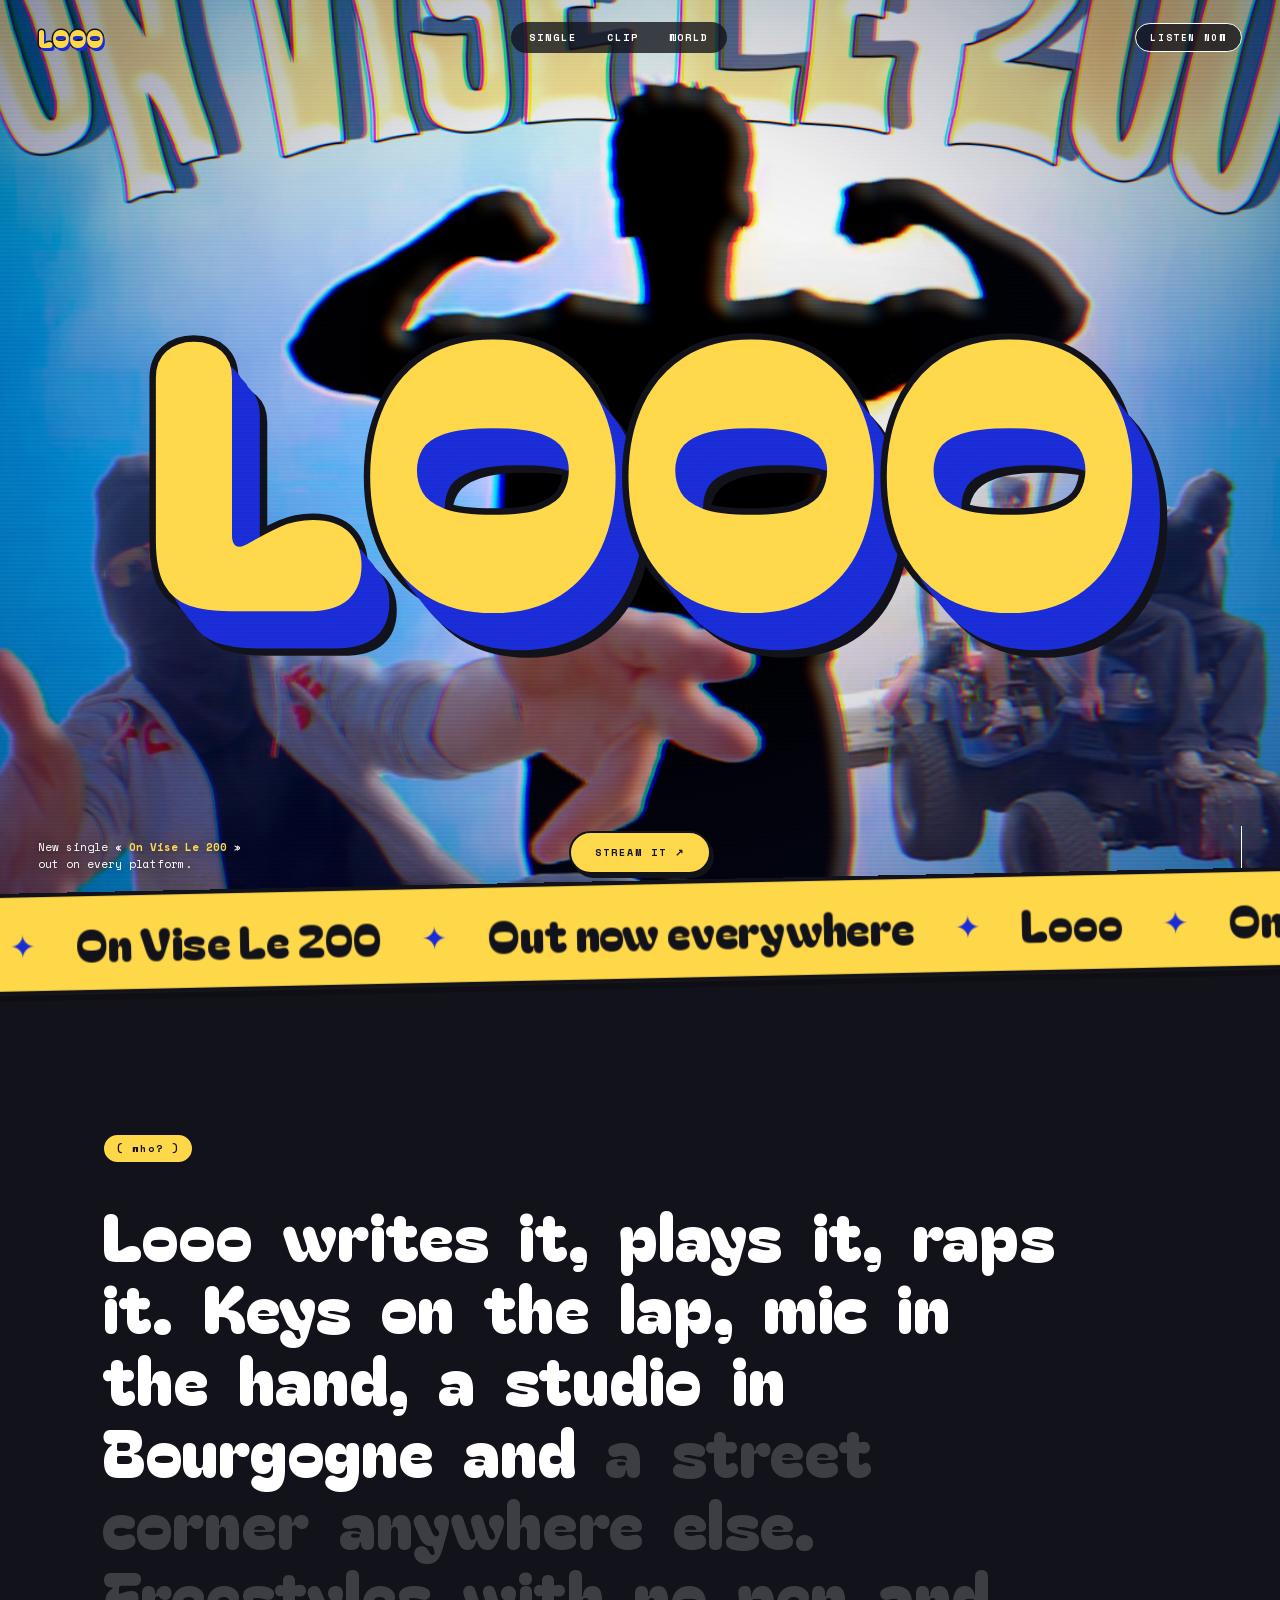
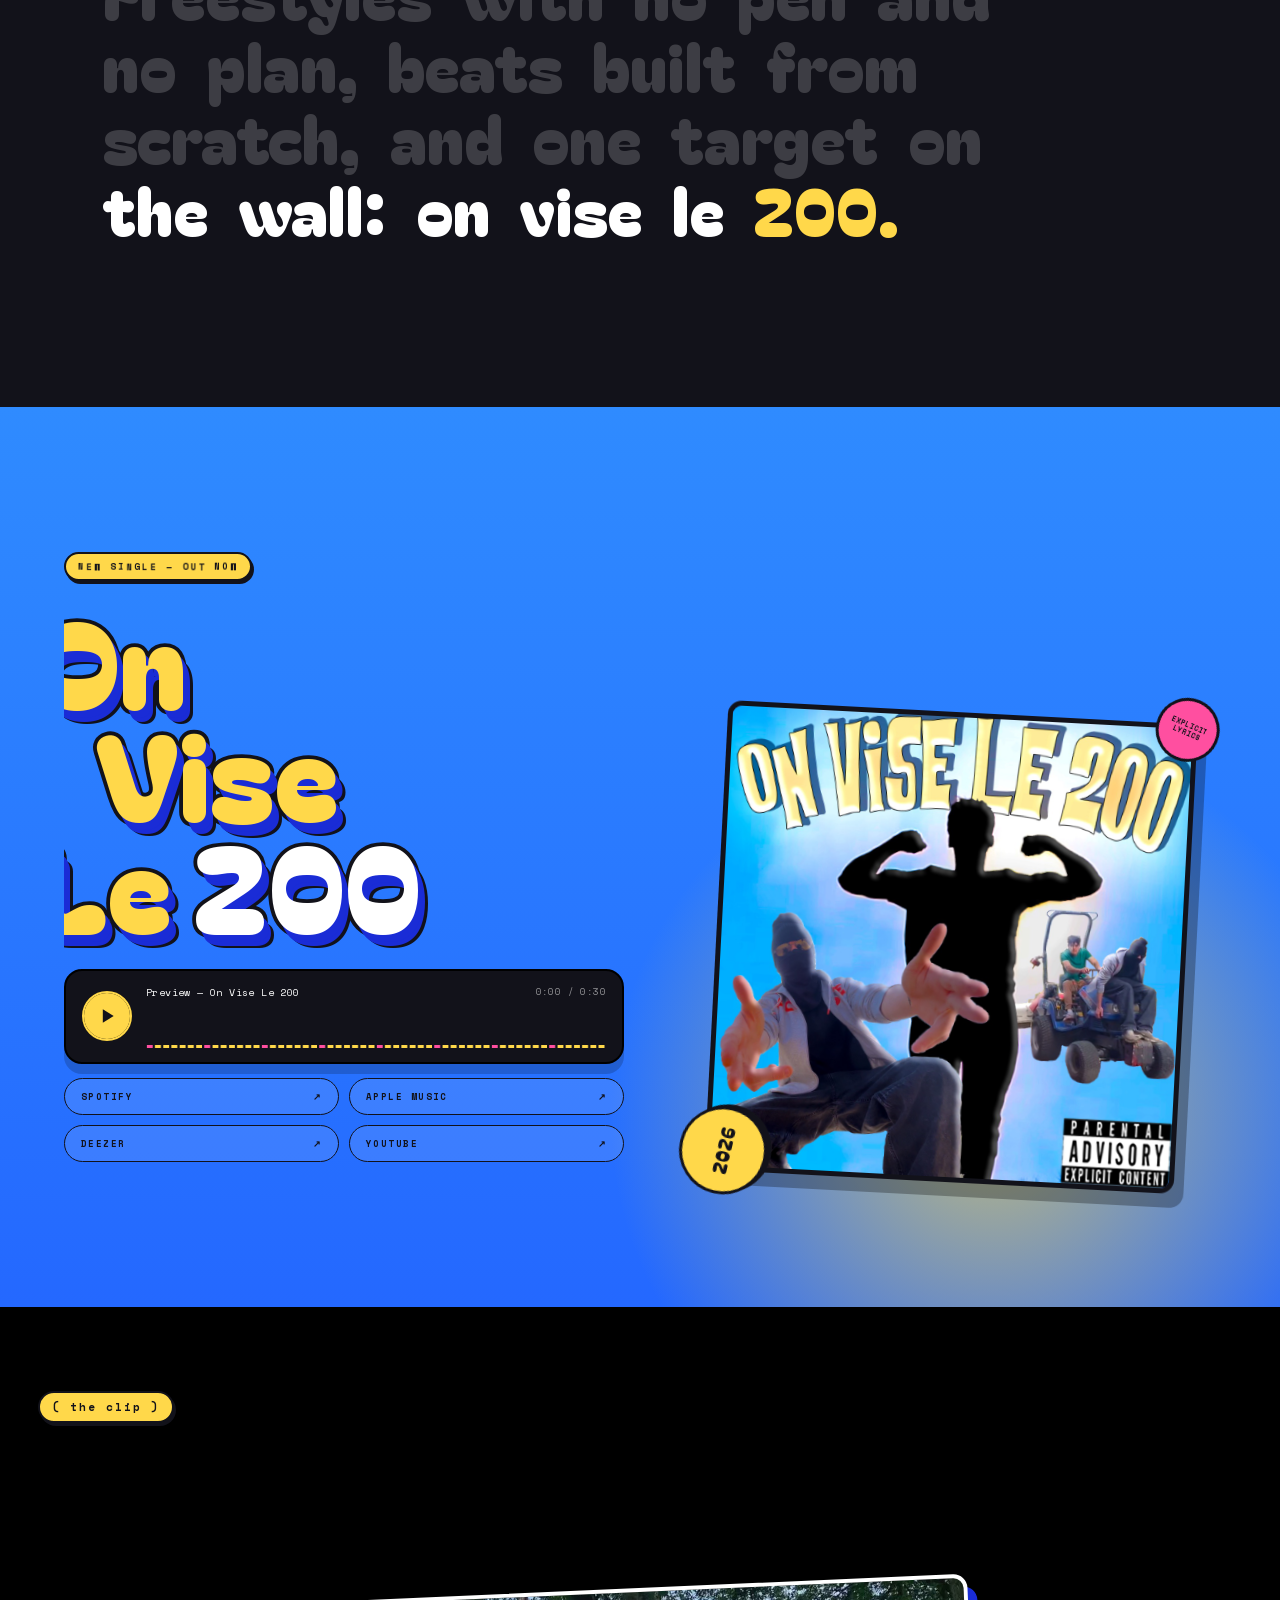
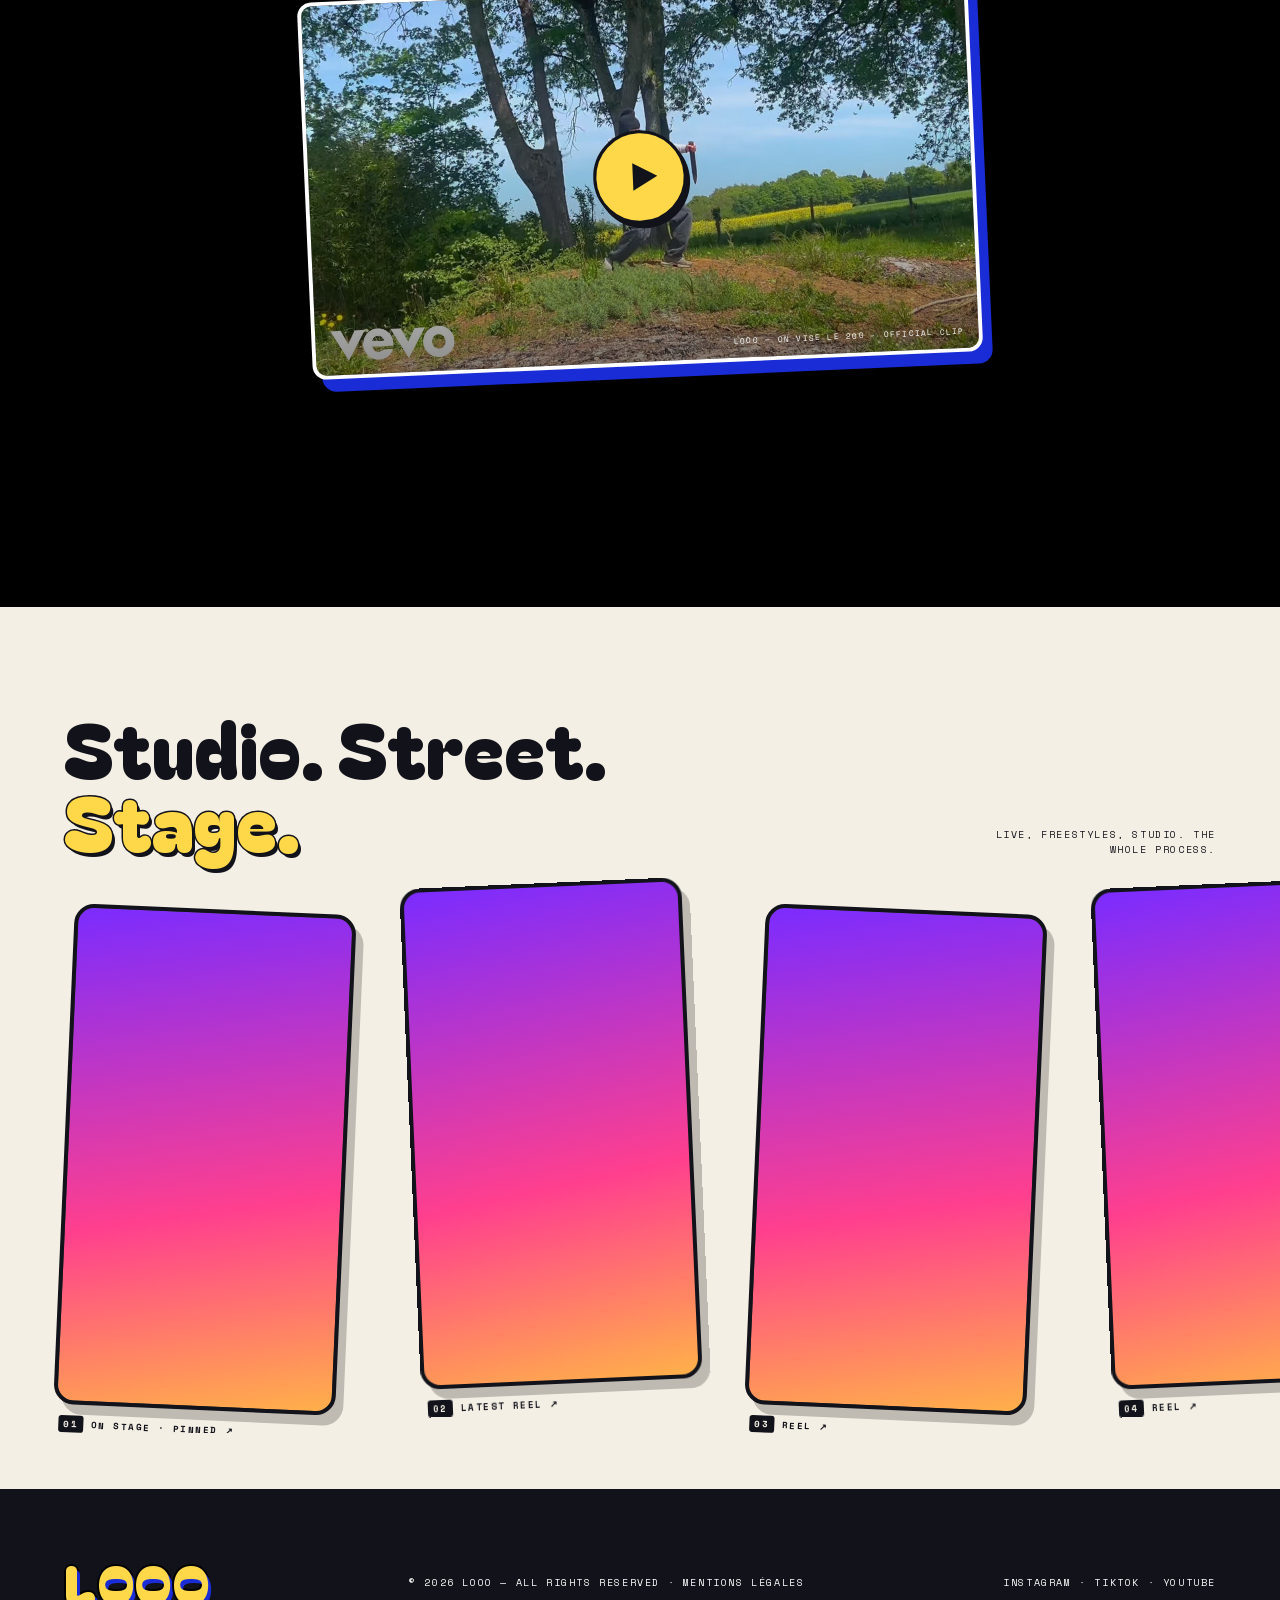
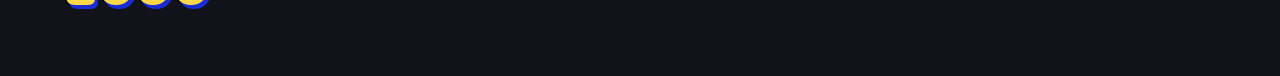
==== commit 13033214: "Revert full-screen safe-area mode; restore full-size clip player Co-Authored-By: Claude Sonnet 5.5 <" ====
--- a/index.html
+++ b/index.html
@@ -2,7 +2,7 @@
 <html lang="en">
 <head>
 <meta charset="utf-8">
-<meta name="viewport" content="width=device-width, initial-scale=1, viewport-fit=cover">
+<meta name="viewport" content="width=device-width, initial-scale=1">
 <title>LOOO — On Vise Le 200</title>
 <meta name="description" content="LOOO — new single « On Vise Le 200 », out on every platform.">
 <meta name="theme-color" content="#12121a">
@@ -116,7 +116,7 @@
 @keyframes pulse{0%,100%{transform:scale(1)}50%{transform:scale(1.1)}}
 .clip-lbl{position:absolute;right:18px;bottom:14px;z-index:2;font-size:10px;letter-spacing:.2em;text-align:right}
 .clip-overlay{position:fixed;z-index:120;background:#000;display:none;overflow:hidden}
-.clip-overlay iframe{position:absolute;top:0;bottom:0;left:env(safe-area-inset-left,0px);right:env(safe-area-inset-right,0px);width:auto;height:100%;border:0}
+.clip-overlay iframe{position:absolute;top:0;bottom:0;left:0;width:100%;height:100%;border:0}
 .clip-close{position:fixed;z-index:130;top:max(20px,env(safe-area-inset-top,0px));right:max(20px,env(safe-area-inset-right,0px));width:46px;height:46px;border-radius:50%;background:var(--yellow);border:3px solid var(--ink);font:400 20px var(--display);color:var(--ink);display:none;place-items:center}
 
 /* WORLD / VIDEOS */
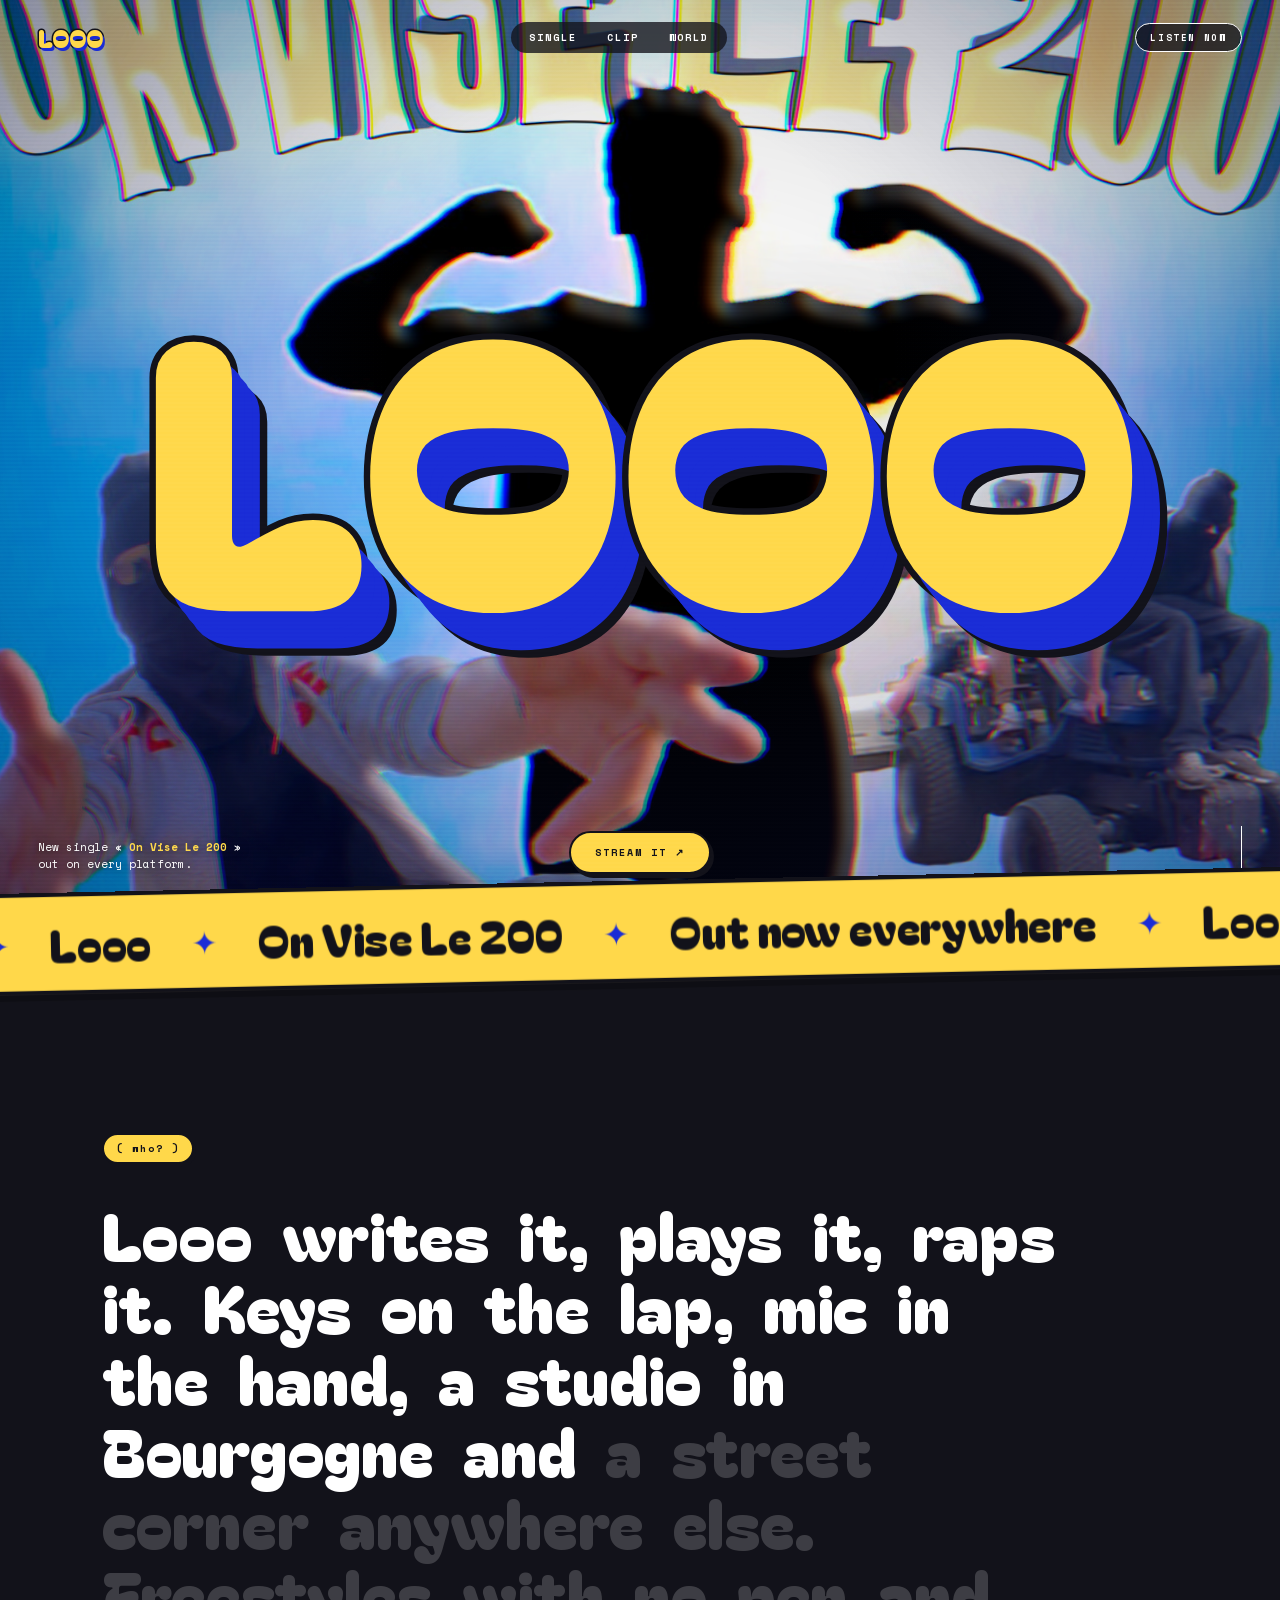
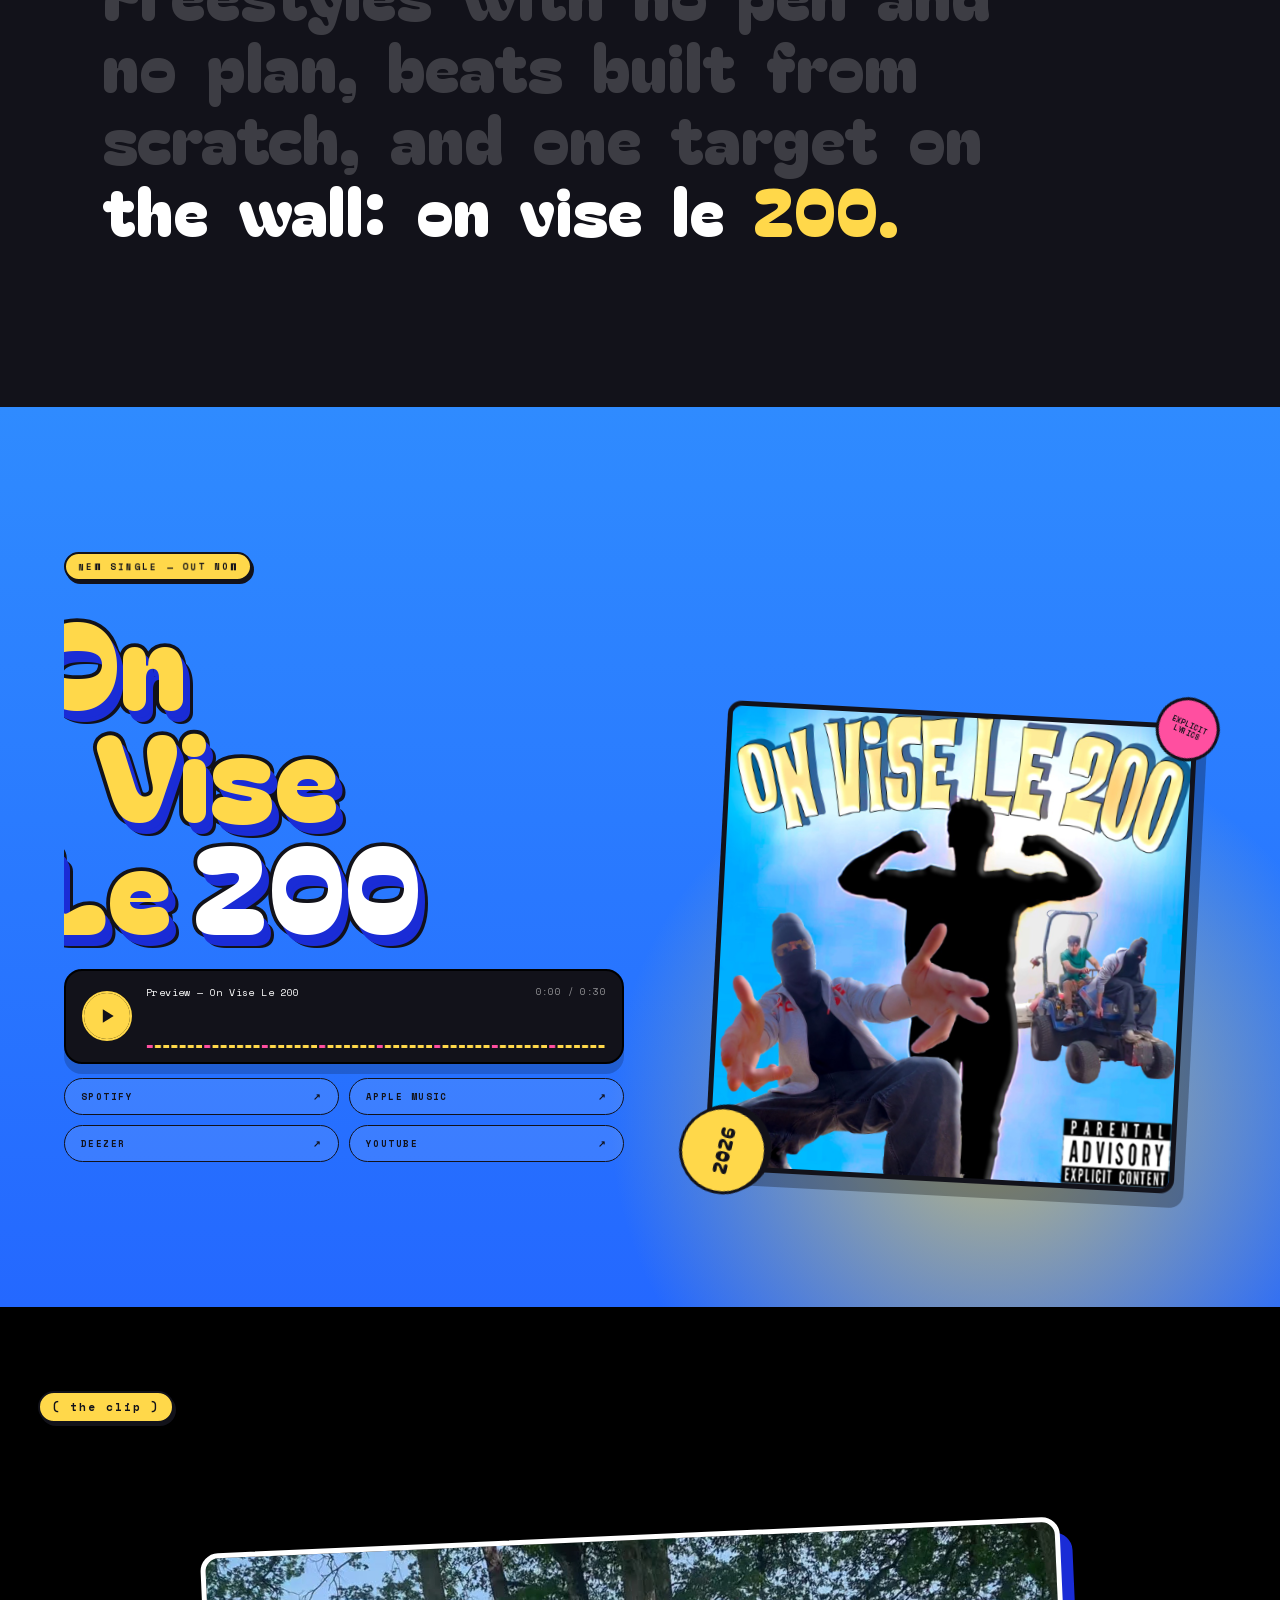
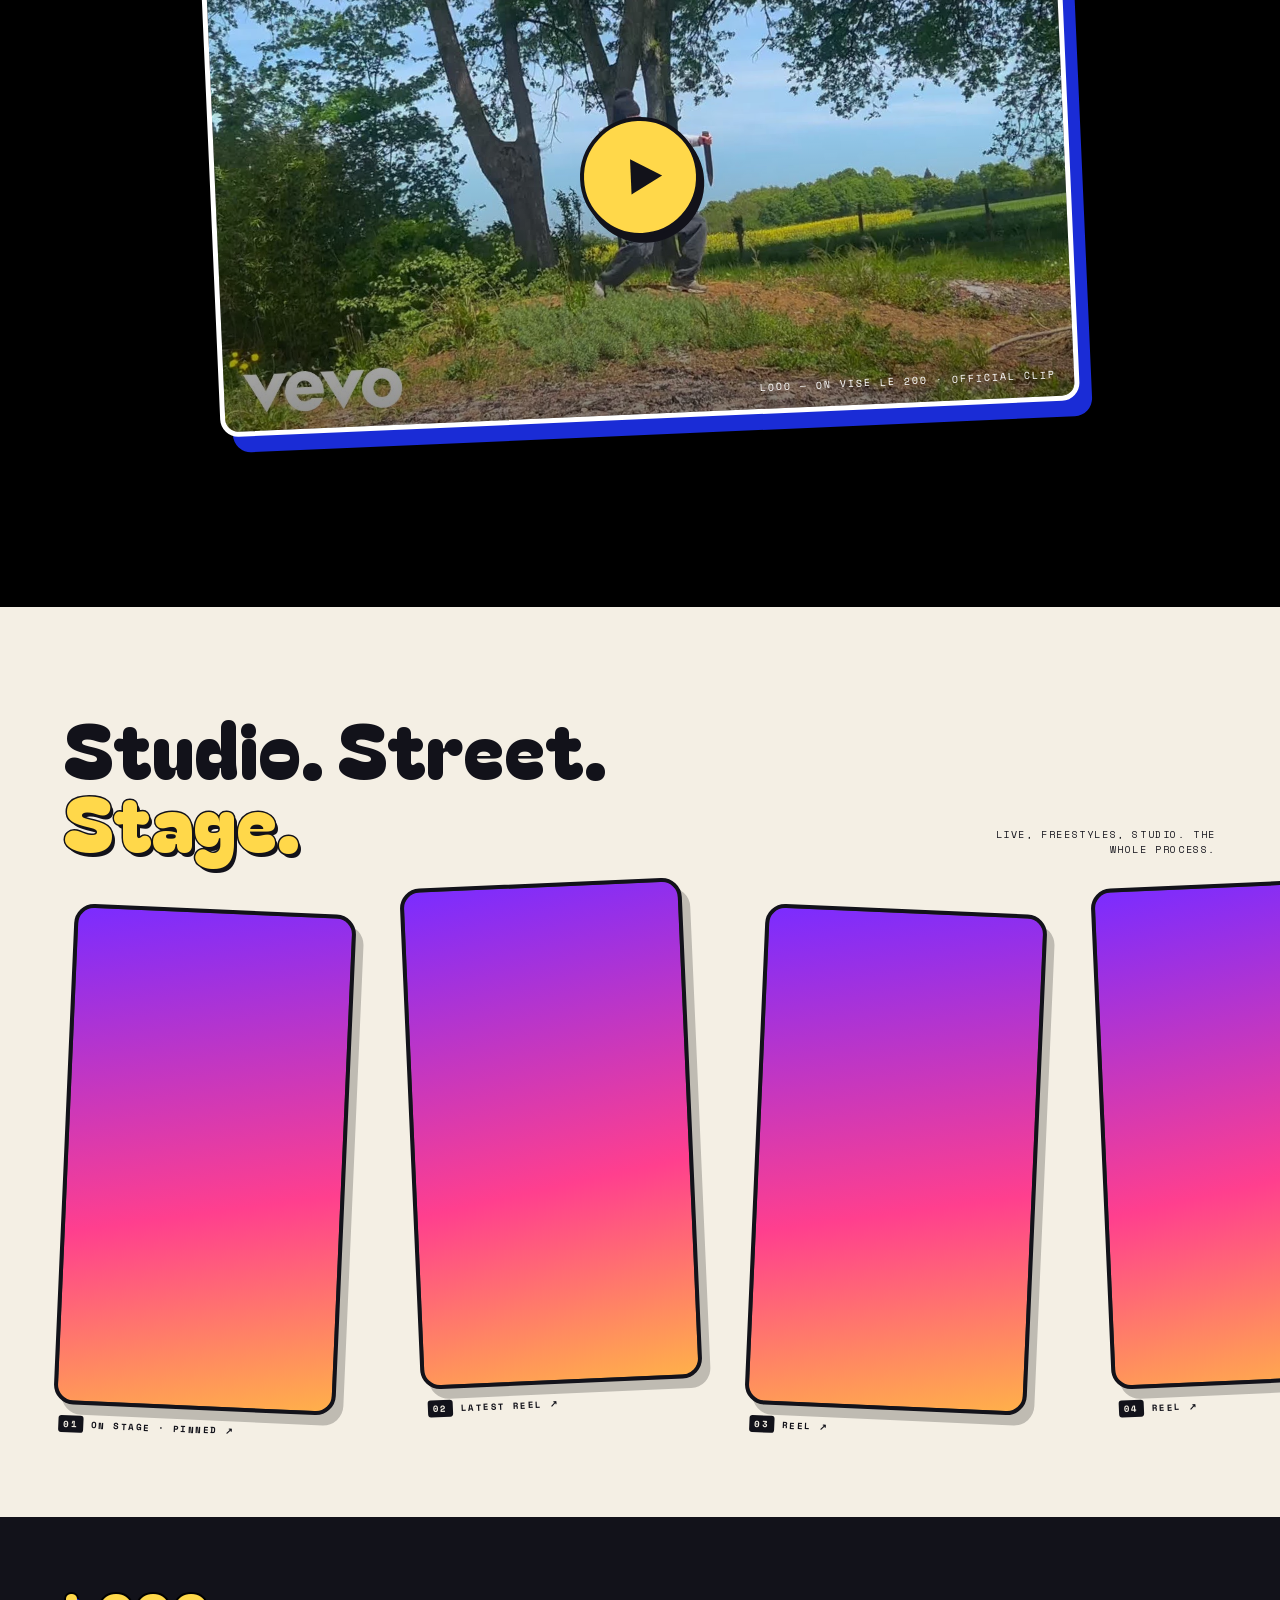
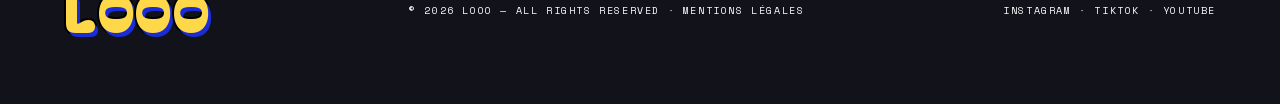
==== commit fcb48e2b: "Landscape phones: show full reel labels, fit TikTok card text Co-Authored-By: Claude Sonnet 5.5 <nor" ====
--- a/index.html
+++ b/index.html
@@ -129,7 +129,7 @@
 .track::-webkit-scrollbar{display:none}
 .track::after{content:"";flex:none;width:1px}
 .videos{padding:104px 0 56px}
-.track{padding-bottom:36px!important}
+.track{padding-bottom:64px!important}
 .card-wrap{position:relative;flex:none}
 .card{display:block;position:relative;width:clamp(200px,22vw,300px);aspect-ratio:9/16;max-height:58vh;border:4px solid var(--ink);border-radius:20px;overflow:hidden;box-shadow:8px 10px 0 rgba(0,0,0,.22);background:#333;transition:box-shadow .3s}
 .card:hover{box-shadow:12px 16px 0 rgba(0,0,0,.28)}
@@ -208,8 +208,12 @@
   .v-head h2{font-size:clamp(28px,4.5vw,48px)}
   .v-head h2 br{display:none}
   .v-head{margin-bottom:0}
-  .track{padding-block:16px 40px}
+  .track{padding-block:16px 64px}
   .card{max-height:56svh;width:auto;height:56svh}
+  .tt-big{font-size:min(7svh,34px)}
+  .tt-sub{font-size:min(2.4svh,10px);letter-spacing:.06em}
+  .tt-go{font-size:min(2.4svh,9px);padding:6px 10px;letter-spacing:.1em}
+  .card-tt{gap:min(3svh,10px)}
 }
 /* very large screens */
 @media(min-width:1800px){
